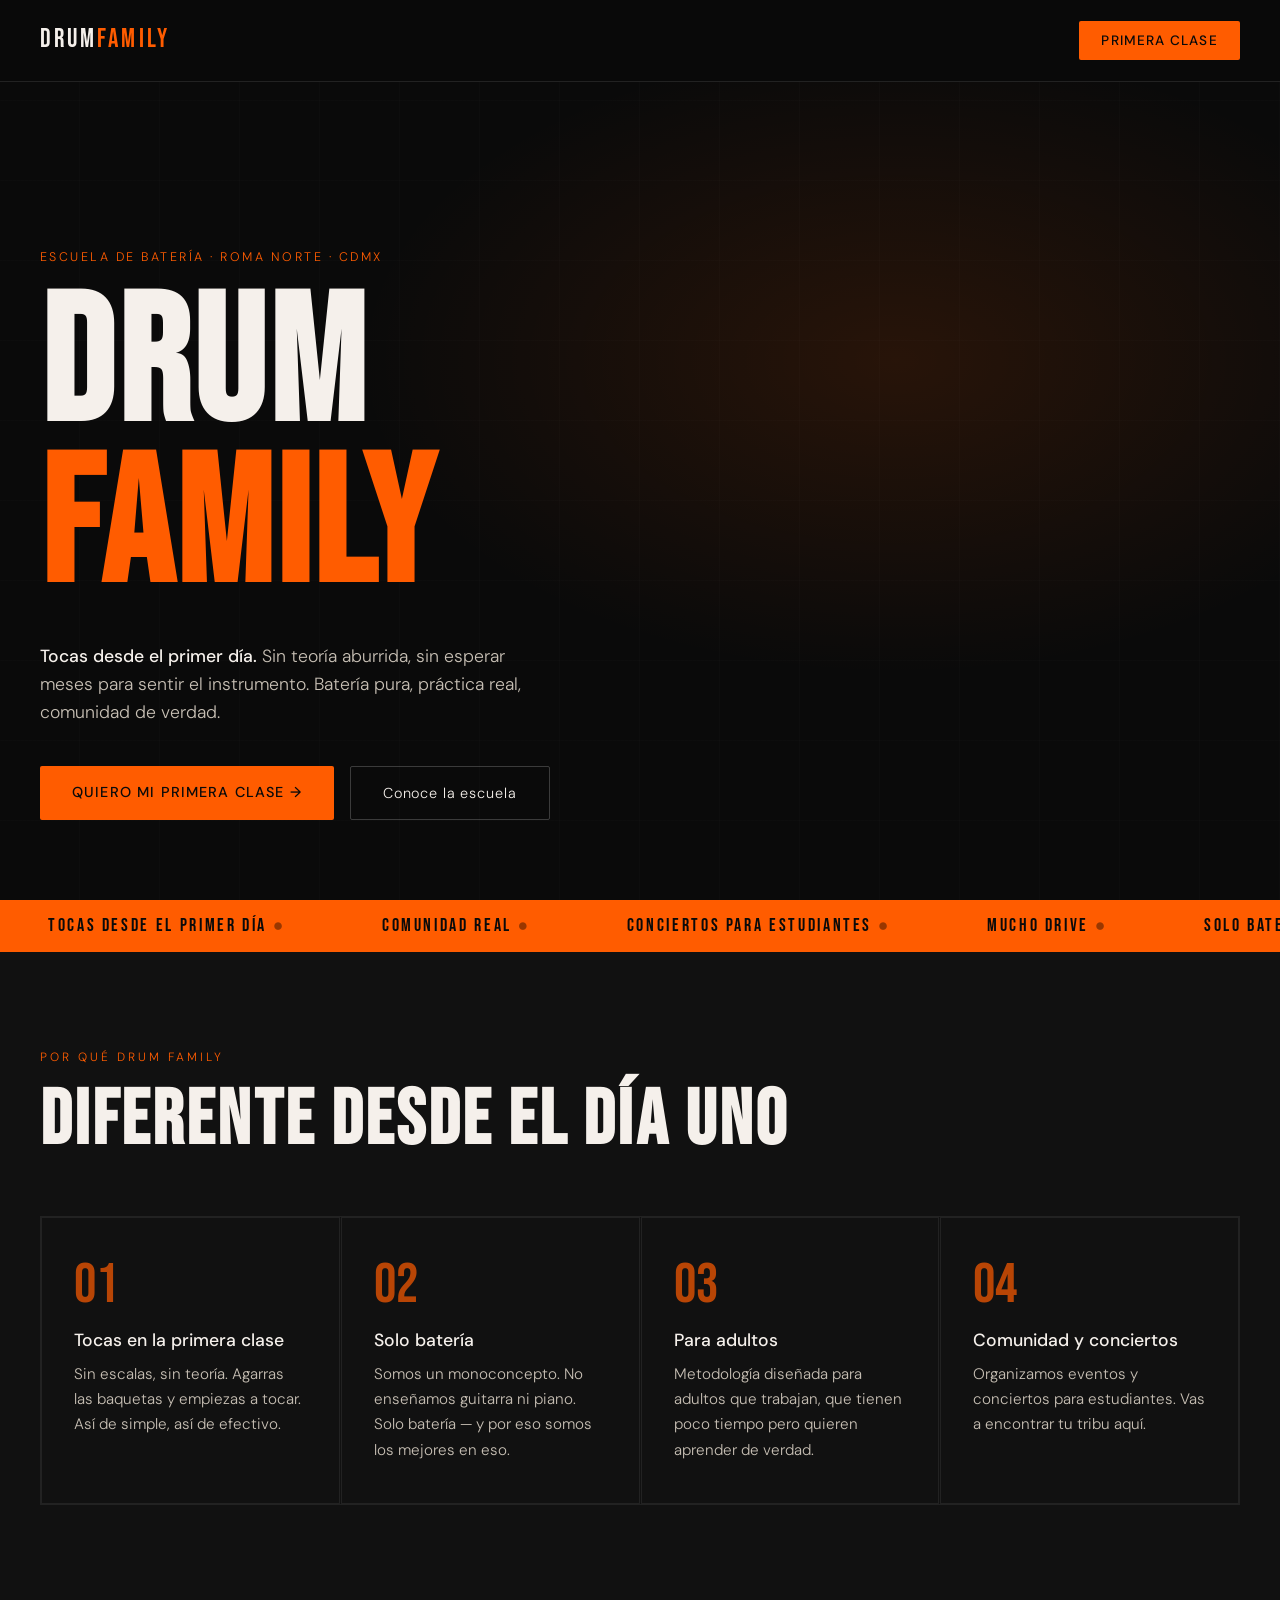
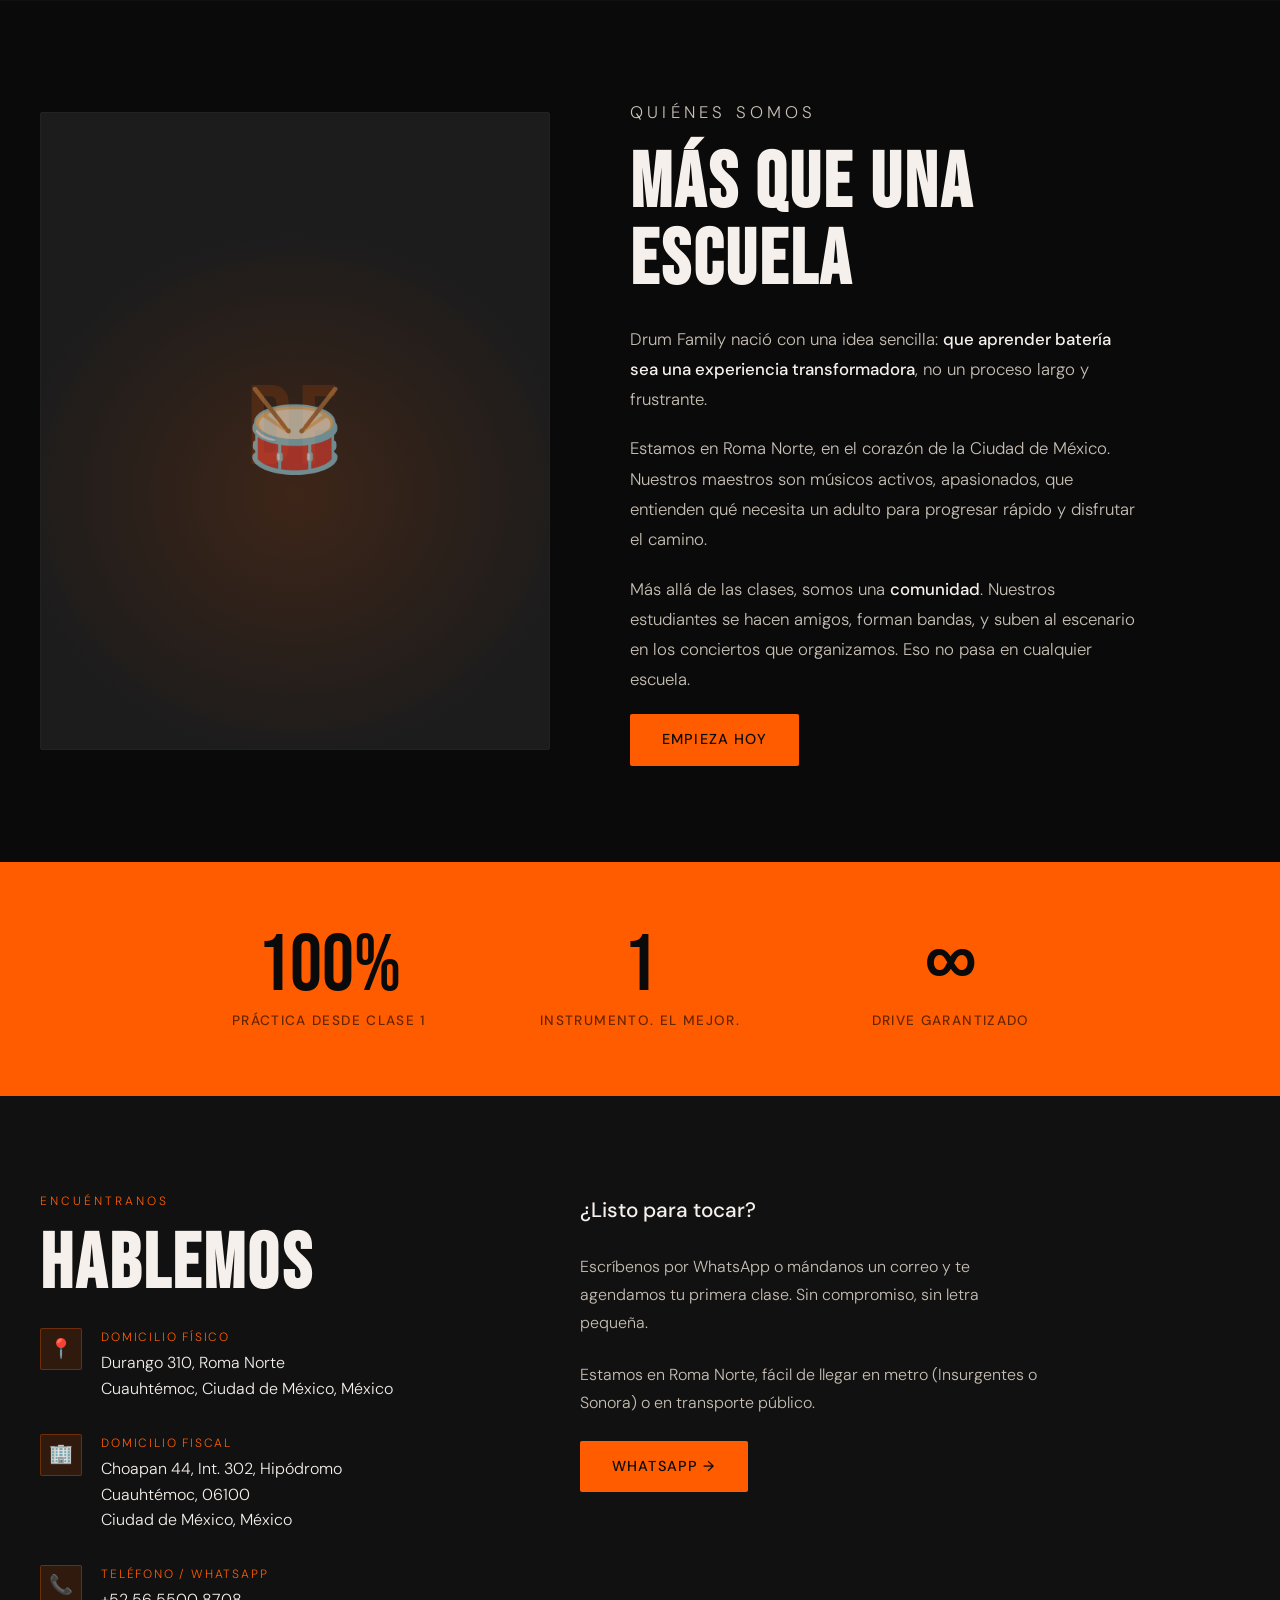
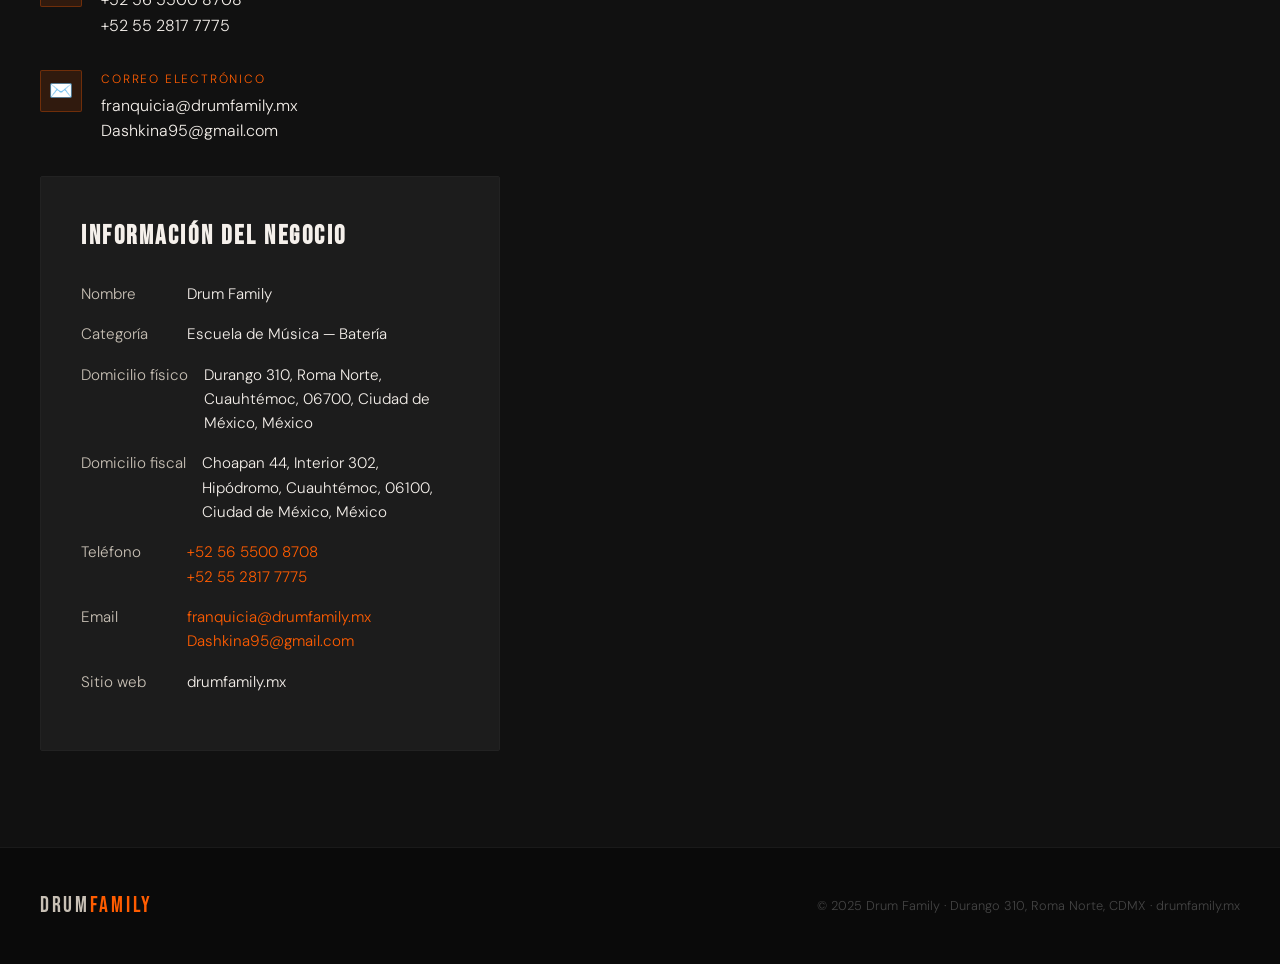
==== index.html @ c4539188 "Add files via upload" ====
<!DOCTYPE html>
<html lang="es">
<head>
<meta charset="UTF-8">
<meta name="viewport" content="width=device-width, initial-scale=1.0">
<title>Drum Family — Escuela de Batería | Roma Norte, CDMX</title>
<meta name="description" content="Drum Family es una escuela de batería en Roma Norte, CDMX. Tocas desde el primer día. Comunidad, conciertos, y mucho drive. Para adultos.">
<link rel="preconnect" href="https://fonts.googleapis.com">
<link rel="preconnect" href="https://fonts.gstatic.com" crossorigin>
<link href="https://fonts.googleapis.com/css2?family=Bebas+Neue&family=DM+Sans:ital,wght@0,300;0,400;0,500;1,300&display=swap" rel="stylesheet">
<style>
  *, *::before, *::after { box-sizing: border-box; margin: 0; padding: 0; }

  :root {
    --orange: #FF5C00;
    --orange-dark: #CC4A00;
    --orange-glow: #FF5C0022;
    --black: #0A0A0A;
    --gray: #111111;
    --gray-mid: #1C1C1C;
    --gray-light: #2A2A2A;
    --white: #F5F0EB;
    --white-dim: #C8C0B5;
  }

  html { scroll-behavior: smooth; }

  body {
    background: var(--black);
    color: var(--white);
    font-family: 'DM Sans', sans-serif;
    font-weight: 300;
    line-height: 1.6;
    overflow-x: hidden;
  }

  /* ── NAV ── */
  nav {
    position: fixed;
    top: 0; left: 0; right: 0;
    z-index: 100;
    display: flex;
    align-items: center;
    justify-content: space-between;
    padding: 1.25rem 2.5rem;
    background: rgba(10,10,10,0.85);
    backdrop-filter: blur(12px);
    border-bottom: 1px solid #222;
  }
  .nav-logo {
    font-family: 'Bebas Neue', sans-serif;
    font-size: 1.6rem;
    letter-spacing: 0.12em;
    color: var(--white);
    text-decoration: none;
  }
  .nav-logo span { color: var(--orange); }
  .nav-cta {
    background: var(--orange);
    color: var(--black);
    font-family: 'DM Sans', sans-serif;
    font-weight: 500;
    font-size: 0.85rem;
    letter-spacing: 0.08em;
    text-transform: uppercase;
    text-decoration: none;
    padding: 0.55rem 1.4rem;
    border-radius: 2px;
    transition: background 0.2s;
  }
  .nav-cta:hover { background: var(--orange-dark); }

  /* ── HERO ── */
  .hero {
    min-height: 100vh;
    display: flex;
    flex-direction: column;
    justify-content: flex-end;
    padding: 0 2.5rem 5rem;
    position: relative;
    background: var(--black);
    overflow: hidden;
  }
  .hero-bg {
    position: absolute;
    inset: 0;
    background:
      radial-gradient(ellipse 60% 50% at 70% 40%, rgba(255,92,0,0.12) 0%, transparent 70%),
      repeating-linear-gradient(
        0deg,
        transparent,
        transparent 79px,
        rgba(255,255,255,0.025) 80px
      ),
      repeating-linear-gradient(
        90deg,
        transparent,
        transparent 79px,
        rgba(255,255,255,0.025) 80px
      );
  }
  .hero-tag {
    font-size: 0.78rem;
    letter-spacing: 0.2em;
    text-transform: uppercase;
    color: var(--orange);
    margin-bottom: 1.2rem;
    opacity: 0;
    animation: fadeUp 0.8s 0.2s forwards;
  }
  .hero h1 {
    font-family: 'Bebas Neue', sans-serif;
    font-size: clamp(5rem, 14vw, 13rem);
    line-height: 0.9;
    letter-spacing: 0.02em;
    color: var(--white);
    opacity: 0;
    animation: fadeUp 0.8s 0.4s forwards;
  }
  .hero h1 em {
    font-style: normal;
    color: var(--orange);
    display: block;
  }
  .hero-sub {
    margin-top: 2rem;
    font-size: 1.1rem;
    color: var(--white-dim);
    max-width: 42ch;
    opacity: 0;
    animation: fadeUp 0.8s 0.6s forwards;
  }
  .hero-sub strong { color: var(--white); font-weight: 500; }
  .hero-actions {
    margin-top: 2.5rem;
    display: flex;
    gap: 1rem;
    flex-wrap: wrap;
    opacity: 0;
    animation: fadeUp 0.8s 0.8s forwards;
  }
  .btn-primary {
    background: var(--orange);
    color: var(--black);
    font-family: 'DM Sans', sans-serif;
    font-weight: 500;
    font-size: 0.9rem;
    letter-spacing: 0.08em;
    text-transform: uppercase;
    text-decoration: none;
    padding: 0.9rem 2rem;
    border-radius: 2px;
    transition: background 0.2s;
    display: inline-block;
  }
  .btn-primary:hover { background: var(--orange-dark); }
  .btn-ghost {
    color: var(--white);
    font-family: 'DM Sans', sans-serif;
    font-size: 0.9rem;
    letter-spacing: 0.06em;
    text-decoration: none;
    padding: 0.9rem 2rem;
    border: 1px solid rgba(255,255,255,0.2);
    border-radius: 2px;
    transition: border-color 0.2s;
    display: inline-block;
  }
  .btn-ghost:hover { border-color: var(--orange); color: var(--orange); }

  /* ── TICKER ── */
  .ticker {
    background: var(--orange);
    color: var(--black);
    overflow: hidden;
    white-space: nowrap;
    padding: 0.75rem 0;
  }
  .ticker-inner {
    display: inline-flex;
    animation: ticker 20s linear infinite;
  }
  .ticker-text {
    font-family: 'Bebas Neue', sans-serif;
    font-size: 1.1rem;
    letter-spacing: 0.15em;
    padding: 0 3rem;
  }
  .ticker-dot { color: rgba(0,0,0,0.4); }

  /* ── SECTIONS ── */
  section { padding: 6rem 2.5rem; }
  .section-label {
    font-size: 0.75rem;
    letter-spacing: 0.25em;
    text-transform: uppercase;
    color: var(--orange);
    margin-bottom: 1rem;
  }
  .section-title {
    font-family: 'Bebas Neue', sans-serif;
    font-size: clamp(2.8rem, 6vw, 5rem);
    line-height: 1;
    letter-spacing: 0.04em;
    color: var(--white);
    margin-bottom: 1.5rem;
  }

  /* ── WHY ── */
  .why { background: var(--gray); }
  .why-grid {
    display: grid;
    grid-template-columns: repeat(auto-fit, minmax(260px, 1fr));
    gap: 1px;
    margin-top: 3.5rem;
    border: 1px solid #222;
  }
  .why-card {
    padding: 2.5rem 2rem;
    background: var(--gray);
    border: 1px solid #222;
    transition: background 0.3s;
  }
  .why-card:hover { background: var(--gray-mid); }
  .why-num {
    font-family: 'Bebas Neue', sans-serif;
    font-size: 3.5rem;
    color: var(--orange);
    line-height: 1;
    margin-bottom: 0.75rem;
    opacity: 0.7;
  }
  .why-card h3 {
    font-family: 'DM Sans', sans-serif;
    font-weight: 500;
    font-size: 1.1rem;
    margin-bottom: 0.5rem;
    color: var(--white);
  }
  .why-card p {
    font-size: 0.95rem;
    color: var(--white-dim);
    line-height: 1.65;
  }

  /* ── ABOUT ── */
  .about { background: var(--black); }
  .about-inner {
    display: grid;
    grid-template-columns: 1fr 1fr;
    gap: 5rem;
    align-items: center;
    max-width: 1100px;
  }
  .about-right p {
    color: var(--white-dim);
    font-size: 1.05rem;
    line-height: 1.8;
    margin-bottom: 1.2rem;
  }
  .about-right p strong { color: var(--white); font-weight: 500; }
  .about-visual {
    aspect-ratio: 4/5;
    background: var(--gray-mid);
    border-radius: 2px;
    border: 1px solid #222;
    display: flex;
    align-items: center;
    justify-content: center;
    position: relative;
    overflow: hidden;
  }
  .about-visual::before {
    content: '';
    position: absolute;
    inset: 0;
    background: radial-gradient(ellipse 80% 60% at 50% 60%, rgba(255,92,0,0.15) 0%, transparent 70%);
  }
  .about-visual-text {
    font-family: 'Bebas Neue', sans-serif;
    font-size: 7rem;
    color: rgba(255,92,0,0.15);
    letter-spacing: 0.05em;
    z-index: 1;
  }
  .drum-icon {
    font-size: 5rem;
    position: absolute;
    z-index: 2;
    opacity: 0.6;
  }

  /* ── STATS ── */
  .stats {
    background: var(--orange);
    padding: 4rem 2.5rem;
  }
  .stats-grid {
    display: grid;
    grid-template-columns: repeat(auto-fit, minmax(180px, 1fr));
    gap: 2rem;
    max-width: 900px;
    margin: 0 auto;
    text-align: center;
  }
  .stat-num {
    font-family: 'Bebas Neue', sans-serif;
    font-size: 5rem;
    color: var(--black);
    line-height: 1;
  }
  .stat-label {
    font-size: 0.85rem;
    font-weight: 500;
    letter-spacing: 0.1em;
    text-transform: uppercase;
    color: rgba(0,0,0,0.6);
    margin-top: 0.3rem;
  }

  /* ── CONTACT ── */
  .contact { background: var(--gray); }
  .contact-inner {
    display: grid;
    grid-template-columns: 1fr 1fr;
    gap: 5rem;
    align-items: start;
    max-width: 1000px;
  }
  .contact-item {
    display: flex;
    gap: 1.2rem;
    align-items: flex-start;
    margin-bottom: 2rem;
  }
  .contact-icon {
    width: 42px;
    height: 42px;
    background: var(--orange-glow);
    border: 1px solid rgba(255,92,0,0.3);
    border-radius: 2px;
    display: flex;
    align-items: center;
    justify-content: center;
    flex-shrink: 0;
    font-size: 1.2rem;
  }
  .contact-detail-label {
    font-size: 0.75rem;
    letter-spacing: 0.15em;
    text-transform: uppercase;
    color: var(--orange);
    margin-bottom: 0.2rem;
  }
  .contact-detail-val {
    font-size: 1rem;
    color: var(--white);
  }
  .contact-detail-val a {
    color: var(--white);
    text-decoration: none;
  }
  .contact-detail-val a:hover { color: var(--orange); }
  .contact-right p {
    color: var(--white-dim);
    font-size: 1rem;
    line-height: 1.75;
    margin-bottom: 1.5rem;
  }

  /* ── FOOTER ── */
  footer {
    background: var(--black);
    border-top: 1px solid #1a1a1a;
    padding: 2.5rem 2.5rem;
    display: flex;
    align-items: center;
    justify-content: space-between;
    flex-wrap: wrap;
    gap: 1rem;
  }
  .footer-logo {
    font-family: 'Bebas Neue', sans-serif;
    font-size: 1.4rem;
    letter-spacing: 0.12em;
    color: var(--white-dim);
  }
  .footer-logo span { color: var(--orange); }
  .footer-copy {
    font-size: 0.8rem;
    color: #444;
  }

  /* ── BUSINESS INFO (for Facebook verification) ── */
  .business-info {
    background: var(--gray-mid);
    border: 1px solid #222;
    border-radius: 2px;
    padding: 2.5rem;
  }
  .business-info h2 {
    font-family: 'Bebas Neue', sans-serif;
    font-size: 1.6rem;
    letter-spacing: 0.1em;
    margin-bottom: 1.5rem;
    color: var(--white);
  }
  .info-row {
    display: flex;
    gap: 1rem;
    margin-bottom: 1rem;
    font-size: 0.95rem;
  }
  .info-key {
    color: var(--white-dim);
    min-width: 90px;
    flex-shrink: 0;
  }
  .info-val { color: var(--white); }
  .info-val a { color: var(--orange); text-decoration: none; }

  /* ── KEYFRAMES ── */
  @keyframes fadeUp {
    from { opacity: 0; transform: translateY(24px); }
    to { opacity: 1; transform: translateY(0); }
  }
  @keyframes ticker {
    from { transform: translateX(0); }
    to { transform: translateX(-50%); }
  }

  /* ── RESPONSIVE ── */
  @media (max-width: 768px) {
    nav { padding: 1rem 1.25rem; }
    .hero { padding: 0 1.25rem 4rem; }
    section { padding: 4rem 1.25rem; }
    .about-inner, .contact-inner { grid-template-columns: 1fr; gap: 2.5rem; }
    .stats { padding: 3rem 1.25rem; }
    footer { padding: 2rem 1.25rem; }
  }
</style>
</head>
<body>

<!-- NAV -->
<nav>
  <a href="#" class="nav-logo">DRUM<span>FAMILY</span></a>
  <a href="#contacto" class="nav-cta">Primera clase</a>
</nav>

<!-- HERO -->
<section class="hero" id="inicio">
  <div class="hero-bg"></div>
  <p class="hero-tag">Escuela de Batería · Roma Norte · CDMX</p>
  <h1>DRUM<em>FAMILY</em></h1>
  <p class="hero-sub">
    <strong>Tocas desde el primer día.</strong> Sin teoría aburrida, sin esperar meses para sentir el instrumento. Batería pura, práctica real, comunidad de verdad.
  </p>
  <div class="hero-actions">
    <a href="#contacto" class="btn-primary">Quiero mi primera clase →</a>
    <a href="#nosotros" class="btn-ghost">Conoce la escuela</a>
  </div>
</section>

<!-- TICKER -->
<div class="ticker">
  <div class="ticker-inner">
    <span class="ticker-text">TOCAS DESDE EL PRIMER DÍA <span class="ticker-dot">●</span></span>
    <span class="ticker-text">COMUNIDAD REAL <span class="ticker-dot">●</span></span>
    <span class="ticker-text">CONCIERTOS PARA ESTUDIANTES <span class="ticker-dot">●</span></span>
    <span class="ticker-text">MUCHO DRIVE <span class="ticker-dot">●</span></span>
    <span class="ticker-text">SOLO BATERÍA. LO MEJOR EN BATERÍA. <span class="ticker-dot">●</span></span>
    <span class="ticker-text">TOCAS DESDE EL PRIMER DÍA <span class="ticker-dot">●</span></span>
    <span class="ticker-text">COMUNIDAD REAL <span class="ticker-dot">●</span></span>
    <span class="ticker-text">CONCIERTOS PARA ESTUDIANTES <span class="ticker-dot">●</span></span>
    <span class="ticker-text">MUCHO DRIVE <span class="ticker-dot">●</span></span>
    <span class="ticker-text">SOLO BATERÍA. LO MEJOR EN BATERÍA. <span class="ticker-dot">●</span></span>
  </div>
</div>

<!-- WHY -->
<section class="why" id="por-que">
  <p class="section-label">Por qué Drum Family</p>
  <h2 class="section-title">Diferente desde el día uno</h2>
  <div class="why-grid">
    <div class="why-card">
      <div class="why-num">01</div>
      <h3>Tocas en la primera clase</h3>
      <p>Sin escalas, sin teoría. Agarras las baquetas y empiezas a tocar. Así de simple, así de efectivo.</p>
    </div>
    <div class="why-card">
      <div class="why-num">02</div>
      <h3>Solo batería</h3>
      <p>Somos un monoconcepto. No enseñamos guitarra ni piano. Solo batería — y por eso somos los mejores en eso.</p>
    </div>
    <div class="why-card">
      <div class="why-num">03</div>
      <h3>Para adultos</h3>
      <p>Metodología diseñada para adultos que trabajan, que tienen poco tiempo pero quieren aprender de verdad.</p>
    </div>
    <div class="why-card">
      <div class="why-num">04</div>
      <h3>Comunidad y conciertos</h3>
      <p>Organizamos eventos y conciertos para estudiantes. Vas a encontrar tu tribu aquí.</p>
    </div>
  </div>
</section>

<!-- ABOUT -->
<section class="about" id="nosotros">
  <div class="about-inner">
    <div class="about-visual">
      <div class="about-visual-text">DF</div>
      <div class="drum-icon">🥁</div>
    </div>
    <div class="about-right">
      <p class="section-label">Quiénes somos</p>
      <h2 class="section-title">Más que una escuela</h2>
      <p>
        Drum Family nació con una idea sencilla: <strong>que aprender batería sea una experiencia transformadora</strong>, no un proceso largo y frustrante.
      </p>
      <p>
        Estamos en Roma Norte, en el corazón de la Ciudad de México. Nuestros maestros son músicos activos, apasionados, que entienden qué necesita un adulto para progresar rápido y disfrutar el camino.
      </p>
      <p>
        Más allá de las clases, somos una <strong>comunidad</strong>. Nuestros estudiantes se hacen amigos, forman bandas, y suben al escenario en los conciertos que organizamos. Eso no pasa en cualquier escuela.
      </p>
      <a href="#contacto" class="btn-primary">Empieza hoy</a>
    </div>
  </div>
</section>

<!-- STATS -->
<div class="stats">
  <div class="stats-grid">
    <div>
      <div class="stat-num">100%</div>
      <div class="stat-label">Práctica desde clase 1</div>
    </div>
    <div>
      <div class="stat-num">1</div>
      <div class="stat-label">Instrumento. El mejor.</div>
    </div>
    <div>
      <div class="stat-num">∞</div>
      <div class="stat-label">Drive garantizado</div>
    </div>
  </div>
</div>

<!-- CONTACT -->
<section class="contact" id="contacto">
  <div class="contact-inner">
    <div>
      <p class="section-label">Encuéntranos</p>
      <h2 class="section-title">Hablemos</h2>

      <div class="contact-item">
        <div class="contact-icon">📍</div>
        <div>
          <div class="contact-detail-label">Domicilio físico</div>
          <div class="contact-detail-val">
            Durango 310, Roma Norte<br>
            Cuauhtémoc, Ciudad de México, México
          </div>
        </div>
      </div>

      <div class="contact-item">
        <div class="contact-icon">🏢</div>
        <div>
          <div class="contact-detail-label">Domicilio fiscal</div>
          <div class="contact-detail-val">
            Choapan 44, Int. 302, Hipódromo<br>
            Cuauhtémoc, 06100<br>
            Ciudad de México, México
          </div>
        </div>
      </div>

      <div class="contact-item">
        <div class="contact-icon">📞</div>
        <div>
          <div class="contact-detail-label">Teléfono / WhatsApp</div>
          <div class="contact-detail-val">
            <a href="tel:+525655008708">+52 56 5500 8708</a><br>
            <a href="tel:+525528177775">+52 55 2817 7775</a>
          </div>
        </div>
      </div>

      <div class="contact-item">
        <div class="contact-icon">✉️</div>
        <div>
          <div class="contact-detail-label">Correo electrónico</div>
          <div class="contact-detail-val">
            <a href="mailto:franquicia@drumfamily.mx">franquicia@drumfamily.mx</a><br>
            <a href="mailto:Dashkina95@gmail.com">Dashkina95@gmail.com</a>
          </div>
        </div>
      </div>

      <!-- Business info block for Facebook verification -->
      <div class="business-info" id="informacion-negocio">
        <h2>Información del Negocio</h2>
        <div class="info-row">
          <span class="info-key">Nombre</span>
          <span class="info-val">Drum Family</span>
        </div>
        <div class="info-row">
          <span class="info-key">Categoría</span>
          <span class="info-val">Escuela de Música — Batería</span>
        </div>
        <div class="info-row">
          <span class="info-key">Domicilio físico</span>
          <span class="info-val">Durango 310, Roma Norte, Cuauhtémoc, 06700, Ciudad de México, México</span>
        </div>
        <div class="info-row">
          <span class="info-key">Domicilio fiscal</span>
          <span class="info-val">Choapan 44, Interior 302, Hipódromo, Cuauhtémoc, 06100, Ciudad de México, México</span>
        </div>
        <div class="info-row">
          <span class="info-key">Teléfono</span>
          <span class="info-val">
            <a href="tel:+525655008708">+52 56 5500 8708</a><br>
            <a href="tel:+525528177775">+52 55 2817 7775</a>
          </span>
        </div>
        <div class="info-row">
          <span class="info-key">Email</span>
          <span class="info-val">
            <a href="mailto:franquicia@drumfamily.mx">franquicia@drumfamily.mx</a><br>
            <a href="mailto:Dashkina95@gmail.com">Dashkina95@gmail.com</a>
          </span>
        </div>
        <div class="info-row">
          <span class="info-key">Sitio web</span>
          <span class="info-val">drumfamily.mx</span>
        </div>
      </div>
    </div>

    <div class="contact-right">
      <p style="font-size:1.3rem; font-weight:500; color:var(--white); margin-bottom:1.5rem;">
        ¿Listo para tocar?
      </p>
      <p>
        Escríbenos por WhatsApp o mándanos un correo y te agendamos tu primera clase. Sin compromiso, sin letra pequeña.
      </p>
      <p>
        Estamos en Roma Norte, fácil de llegar en metro (Insurgentes o Sonora) o en transporte público.
      </p>
      <a href="https://wa.me/525655008708?text=Hola%2C%20quiero%20info%20sobre%20clases%20de%20bater%C3%ADa" class="btn-primary" target="_blank" rel="noopener">
        WhatsApp →
      </a>
    </div>
  </div>
</section>

<!-- FOOTER -->
<footer>
  <div class="footer-logo">DRUM<span>FAMILY</span></div>
  <div class="footer-copy">© 2025 Drum Family · Durango 310, Roma Norte, CDMX · drumfamily.mx</div>
</footer>

</body>
</html>
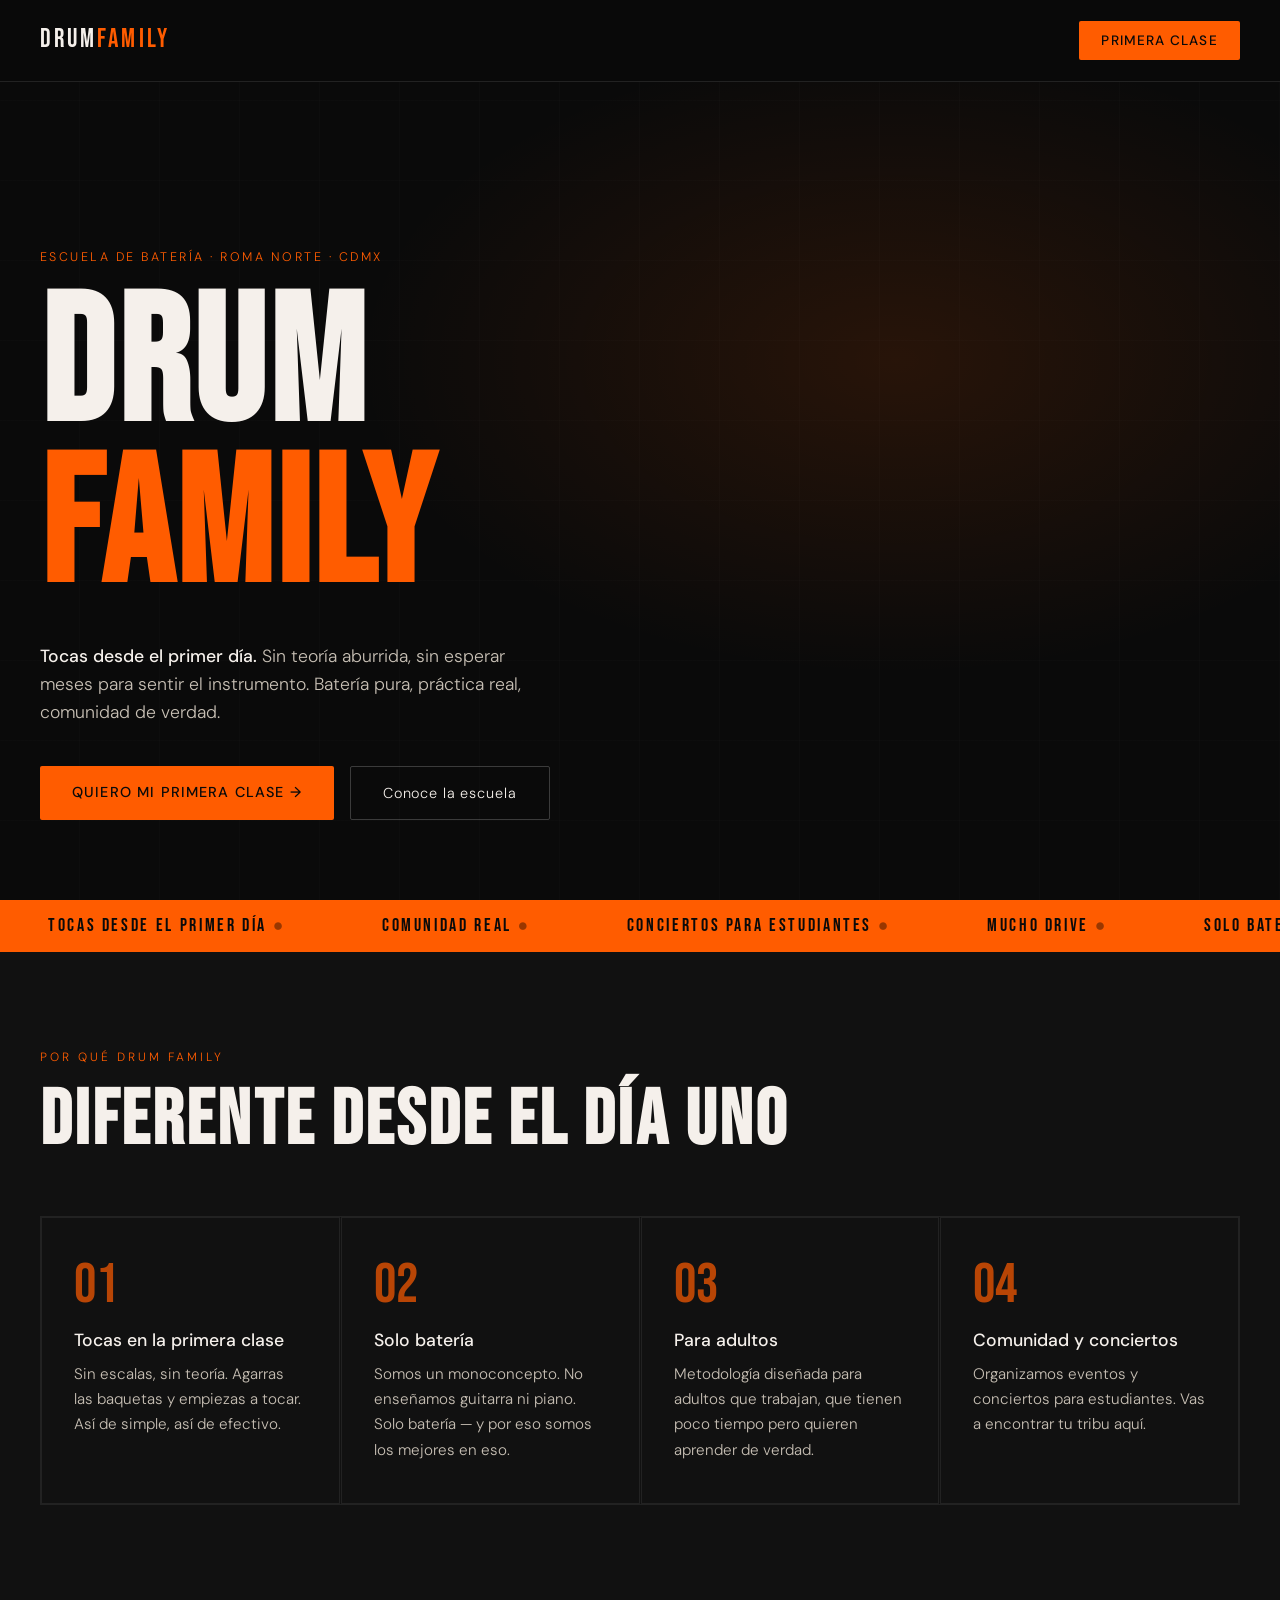
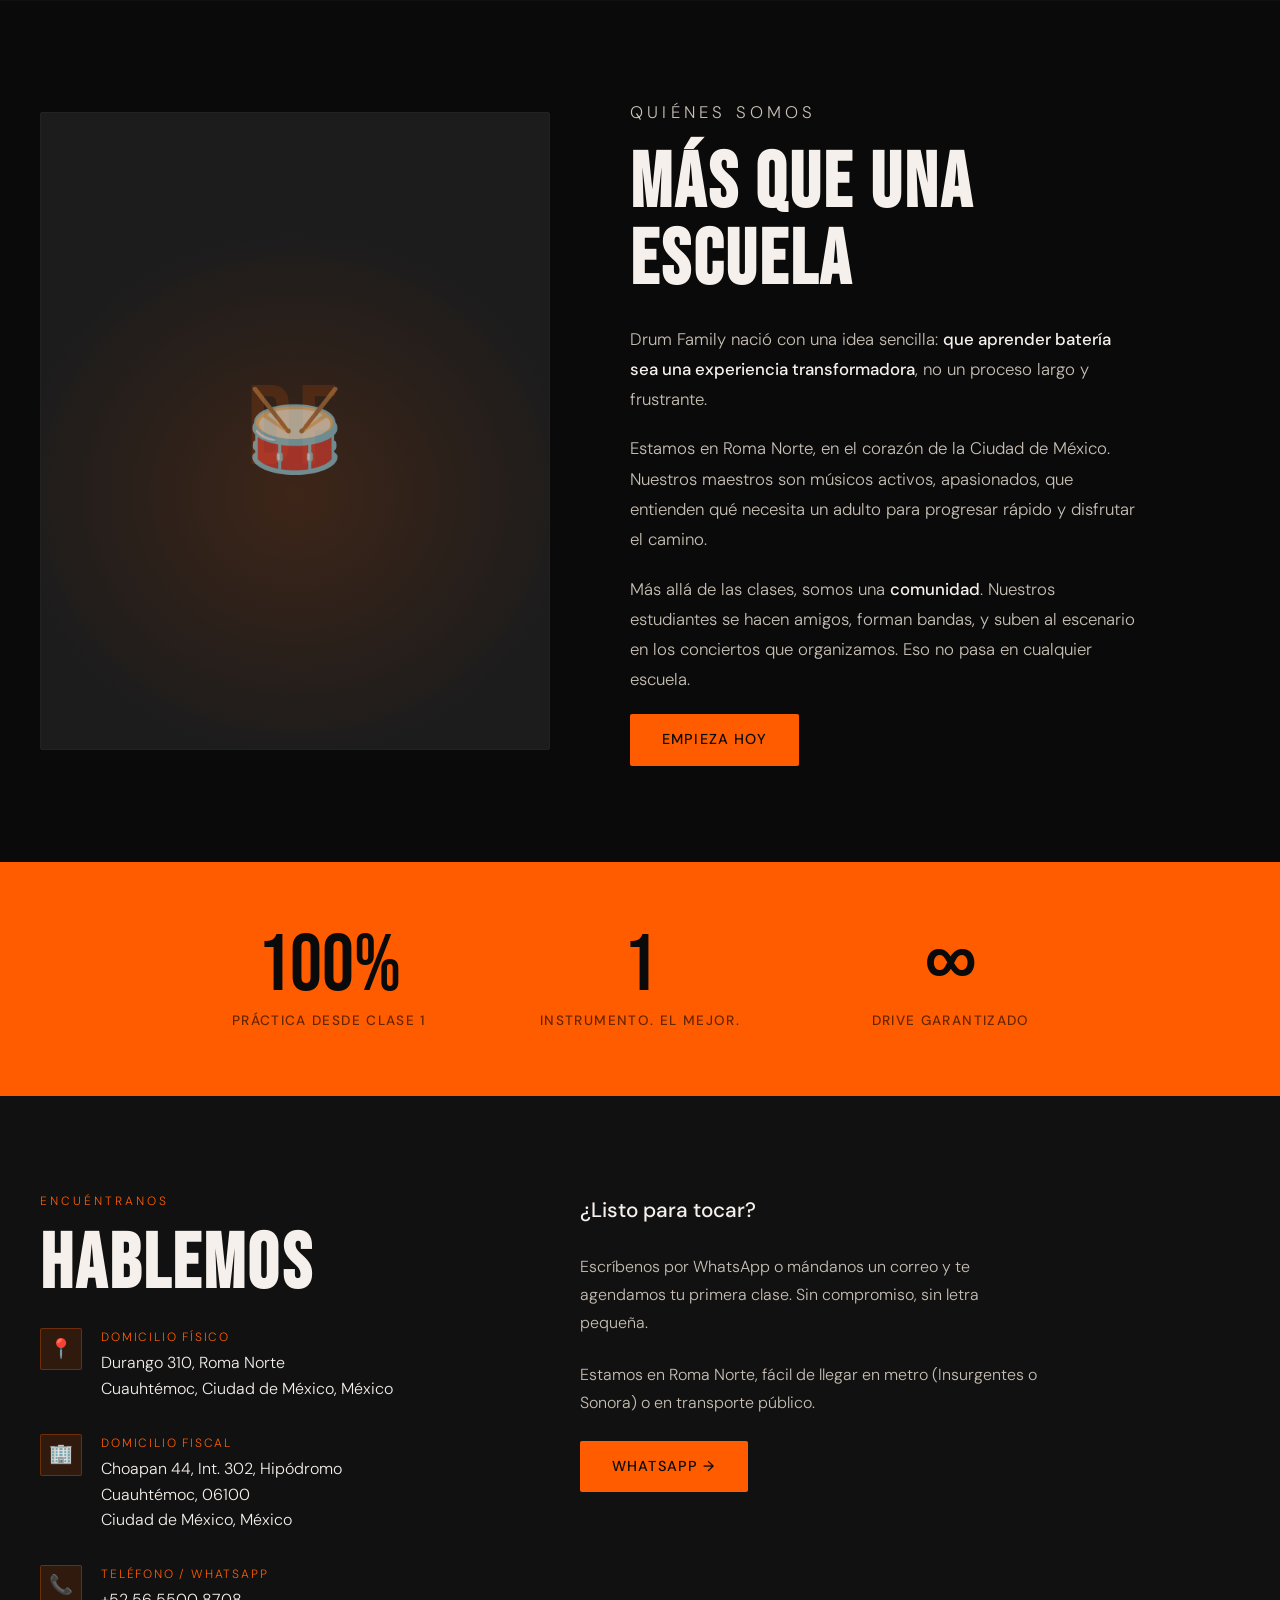
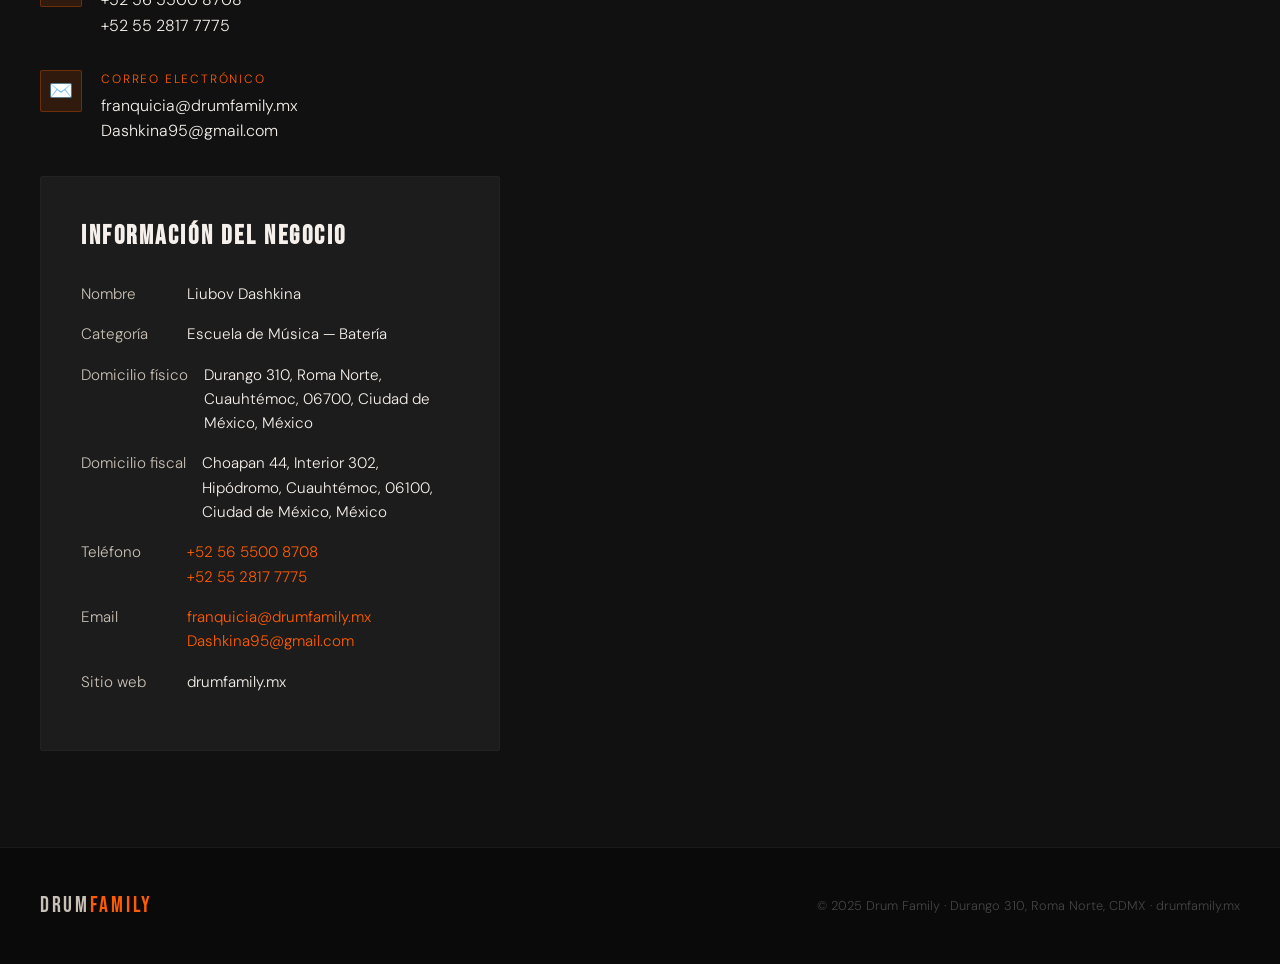
==== commit b6c61e23: "Add files via upload" ====
--- a/index.html
+++ b/index.html
@@ -605,7 +605,7 @@
         <h2>Información del Negocio</h2>
         <div class="info-row">
           <span class="info-key">Nombre</span>
-          <span class="info-val">Drum Family</span>
+          <span class="info-val">Liubov Dashkina</span>
         </div>
         <div class="info-row">
           <span class="info-key">Categoría</span>
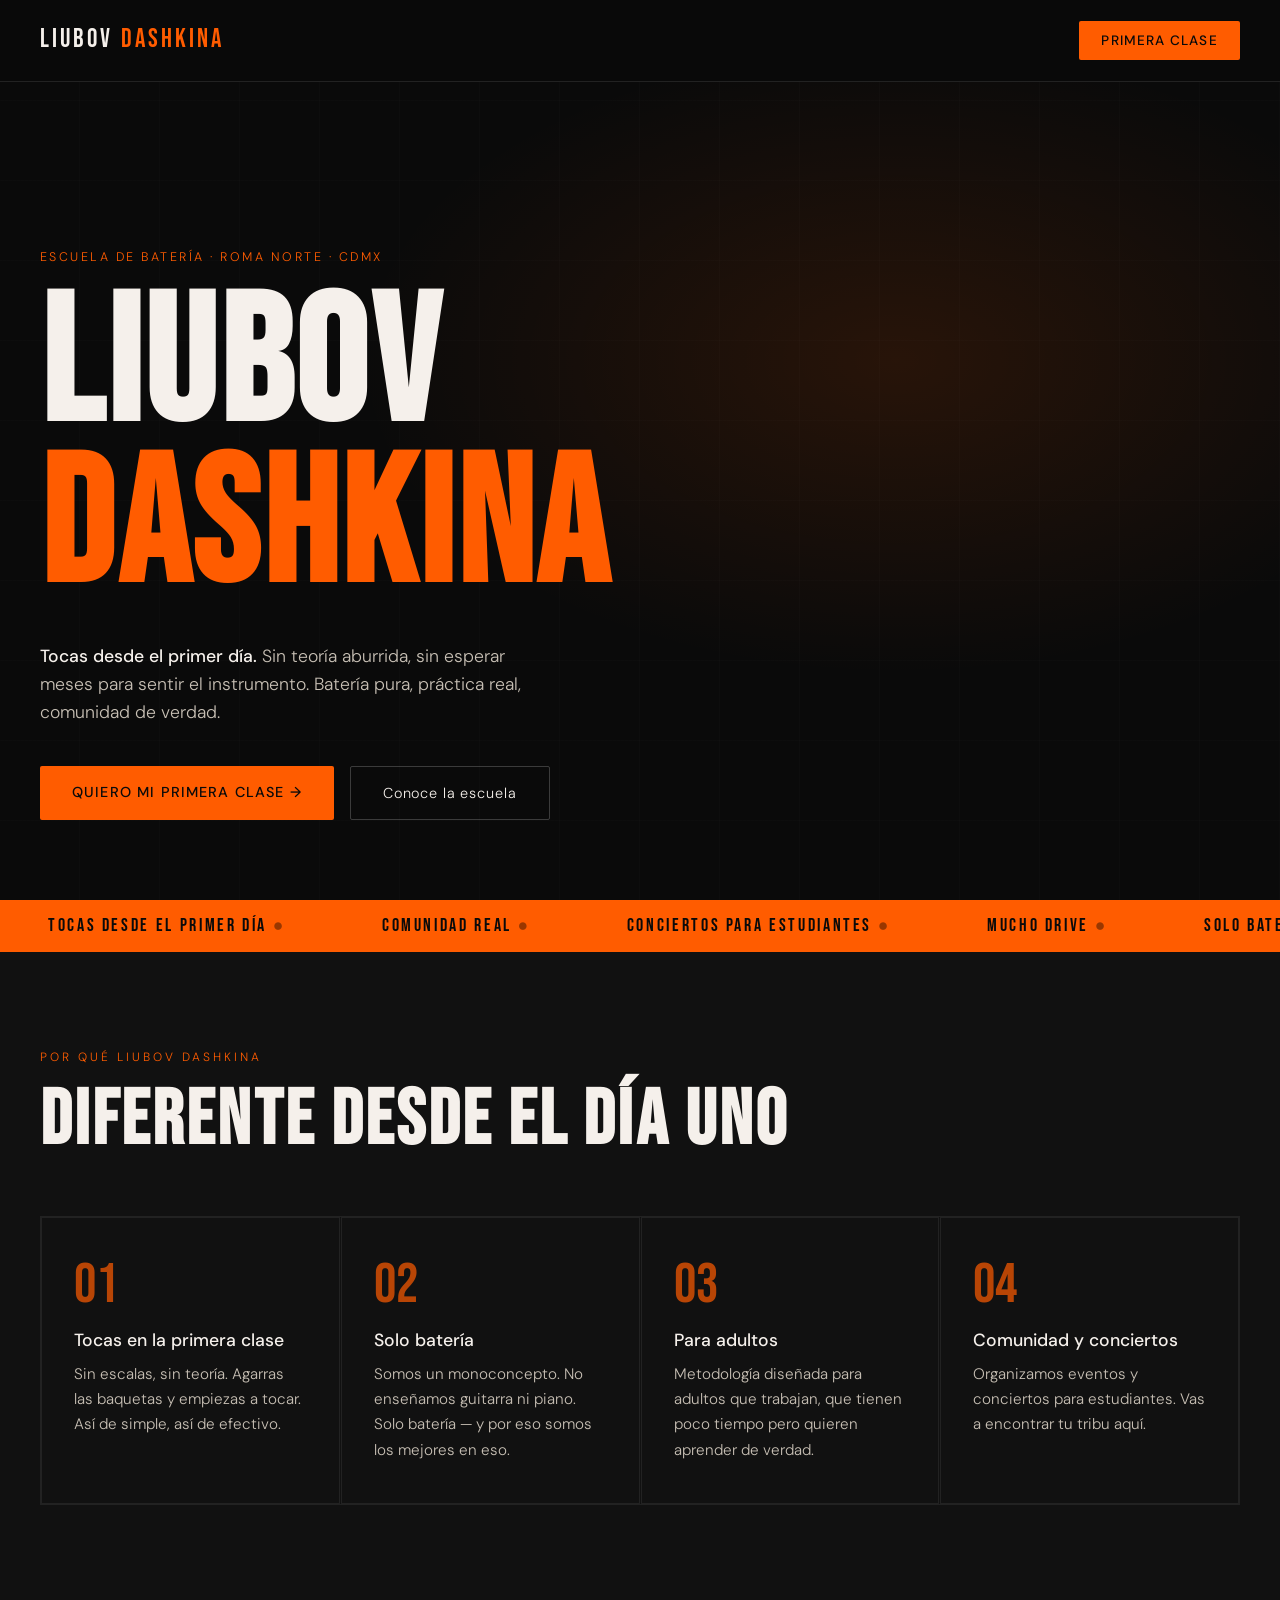
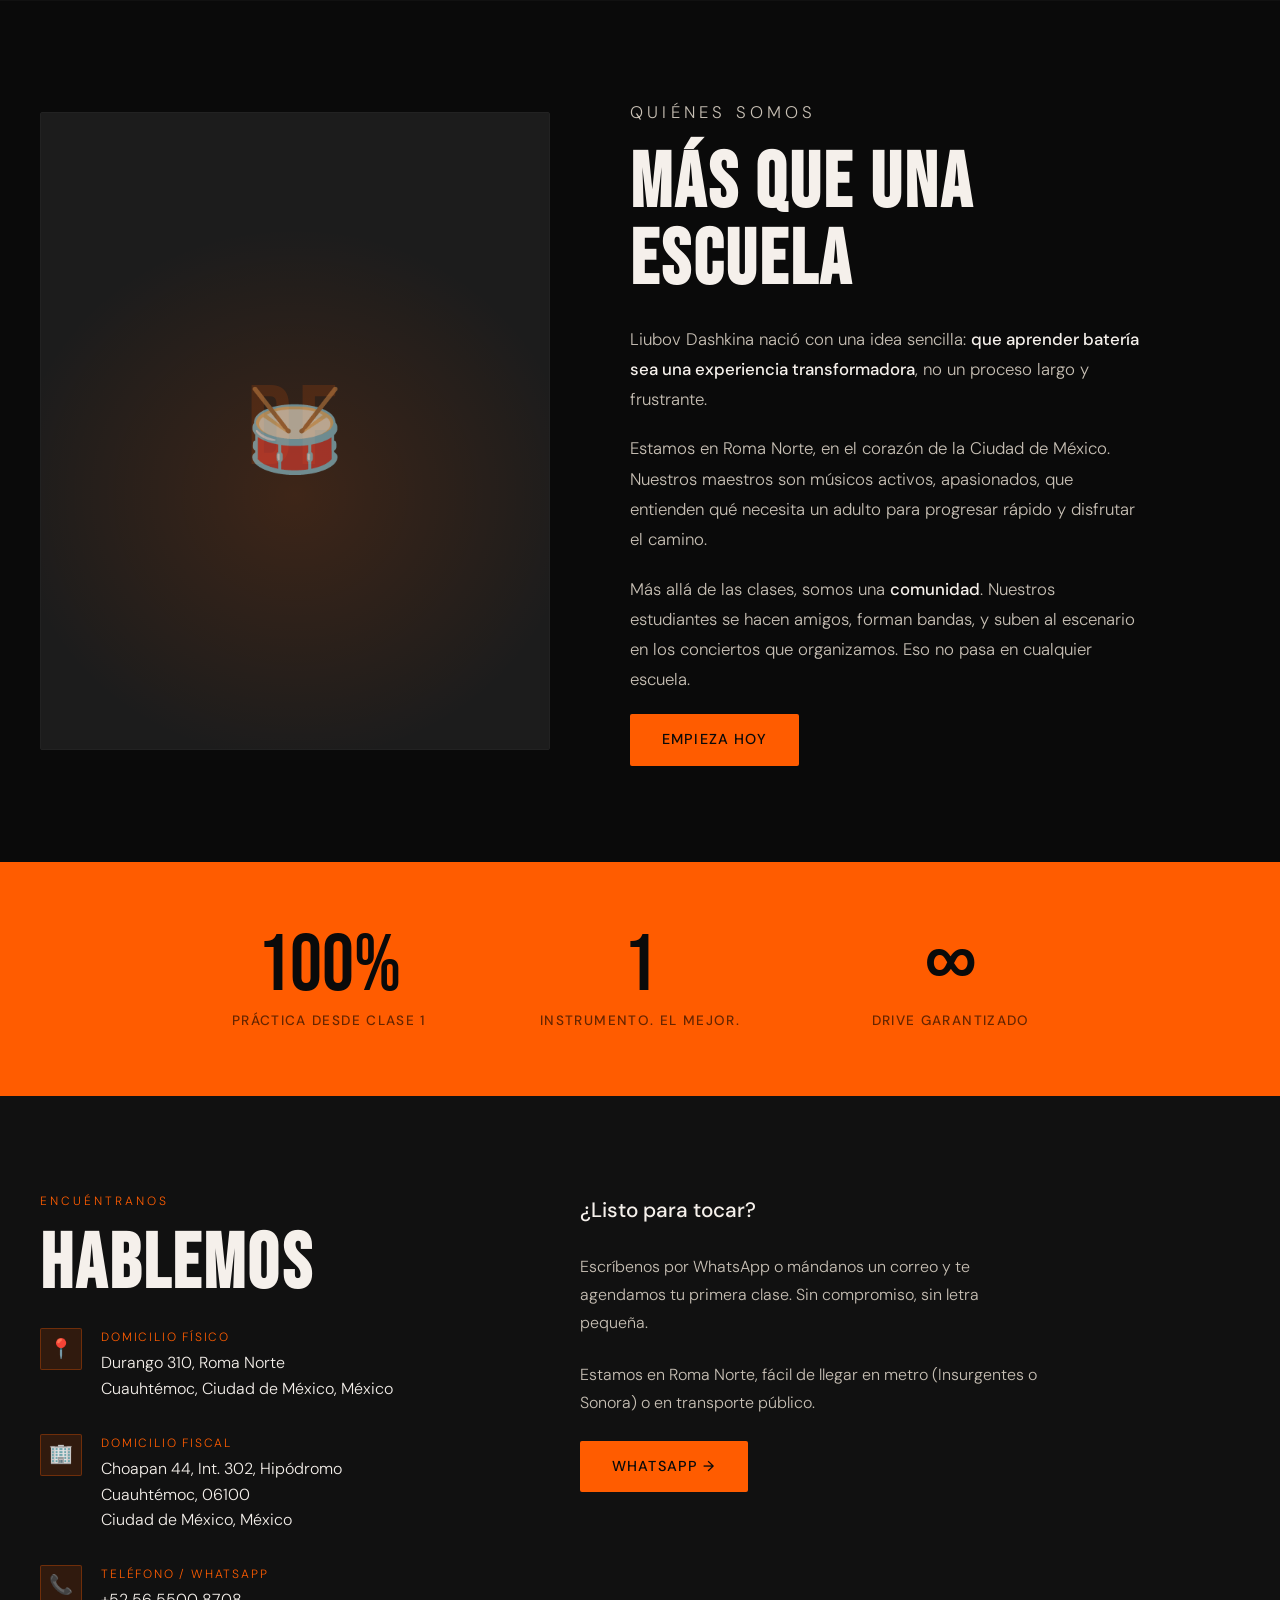
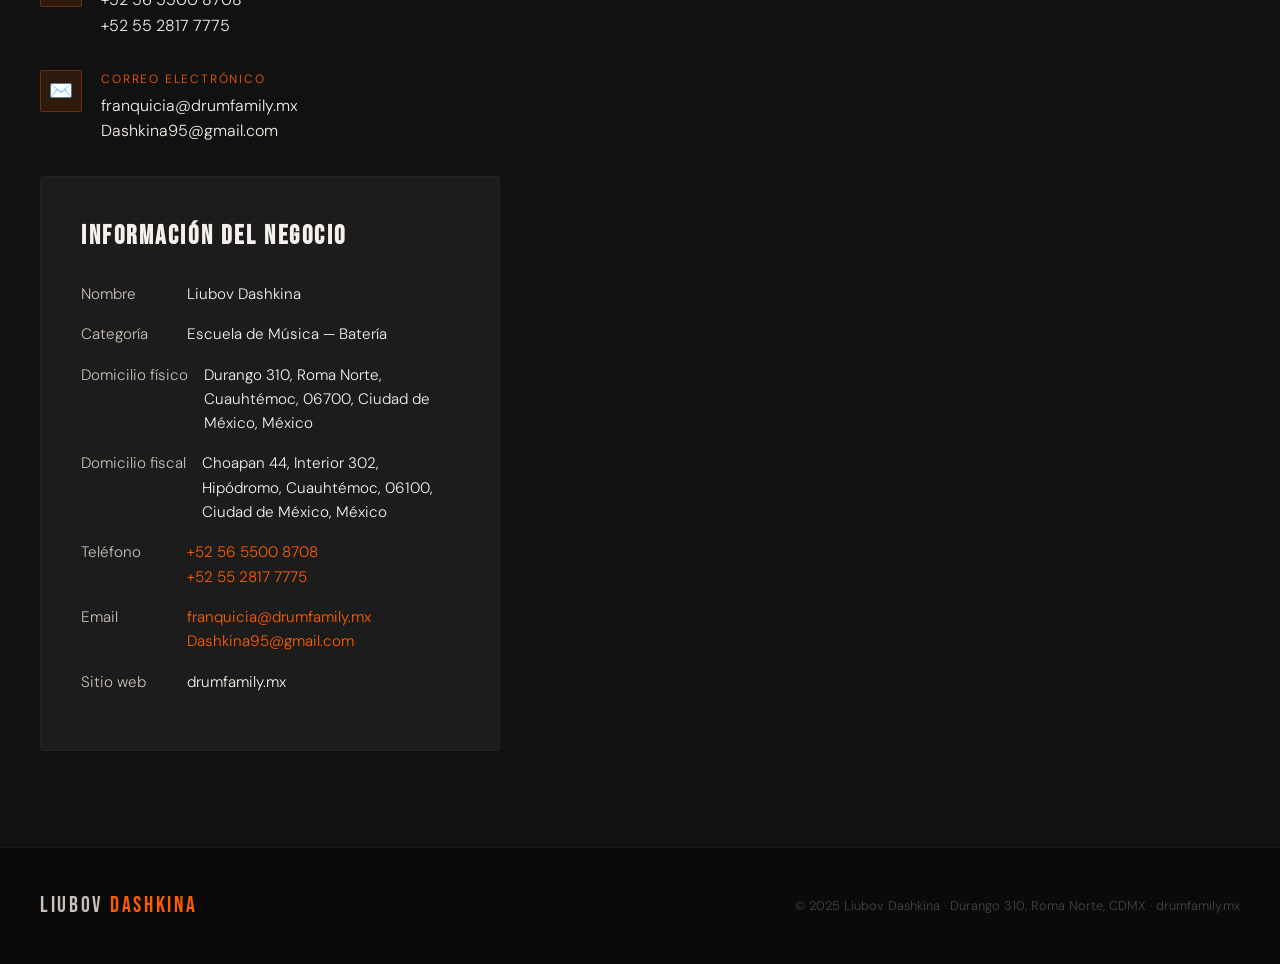
==== commit 2f3b8dbe: "Add files via upload" ====
--- a/index.html
+++ b/index.html
@@ -3,8 +3,8 @@
 <head>
 <meta charset="UTF-8">
 <meta name="viewport" content="width=device-width, initial-scale=1.0">
-<title>Drum Family — Escuela de Batería | Roma Norte, CDMX</title>
-<meta name="description" content="Drum Family es una escuela de batería en Roma Norte, CDMX. Tocas desde el primer día. Comunidad, conciertos, y mucho drive. Para adultos.">
+<title>Liubov Dashkina — Escuela de Batería | Roma Norte, CDMX</title>
+<meta name="description" content="Liubov Dashkina es una escuela de batería en Roma Norte, CDMX. Tocas desde el primer día. Comunidad, conciertos, y mucho drive. Para adultos.">
 <link rel="preconnect" href="https://fonts.googleapis.com">
 <link rel="preconnect" href="https://fonts.gstatic.com" crossorigin>
 <link href="https://fonts.googleapis.com/css2?family=Bebas+Neue&family=DM+Sans:ital,wght@0,300;0,400;0,500;1,300&display=swap" rel="stylesheet">
@@ -444,7 +444,7 @@
 
 <!-- NAV -->
 <nav>
-  <a href="#" class="nav-logo">DRUM<span>FAMILY</span></a>
+  <a href="#" class="nav-logo">LIUBOV<span> DASHKINA</span></a>
   <a href="#contacto" class="nav-cta">Primera clase</a>
 </nav>
 
@@ -452,7 +452,7 @@
 <section class="hero" id="inicio">
   <div class="hero-bg"></div>
   <p class="hero-tag">Escuela de Batería · Roma Norte · CDMX</p>
-  <h1>DRUM<em>FAMILY</em></h1>
+  <h1>LIUBOV<em>DASHKINA</em></h1>
   <p class="hero-sub">
     <strong>Tocas desde el primer día.</strong> Sin teoría aburrida, sin esperar meses para sentir el instrumento. Batería pura, práctica real, comunidad de verdad.
   </p>
@@ -480,7 +480,7 @@
 
 <!-- WHY -->
 <section class="why" id="por-que">
-  <p class="section-label">Por qué Drum Family</p>
+  <p class="section-label">Por qué Liubov Dashkina</p>
   <h2 class="section-title">Diferente desde el día uno</h2>
   <div class="why-grid">
     <div class="why-card">
@@ -517,7 +517,7 @@
       <p class="section-label">Quiénes somos</p>
       <h2 class="section-title">Más que una escuela</h2>
       <p>
-        Drum Family nació con una idea sencilla: <strong>que aprender batería sea una experiencia transformadora</strong>, no un proceso largo y frustrante.
+        Liubov Dashkina nació con una idea sencilla: <strong>que aprender batería sea una experiencia transformadora</strong>, no un proceso largo y frustrante.
       </p>
       <p>
         Estamos en Roma Norte, en el corazón de la Ciudad de México. Nuestros maestros son músicos activos, apasionados, que entienden qué necesita un adulto para progresar rápido y disfrutar el camino.
@@ -659,8 +659,8 @@
 
 <!-- FOOTER -->
 <footer>
-  <div class="footer-logo">DRUM<span>FAMILY</span></div>
-  <div class="footer-copy">© 2025 Drum Family · Durango 310, Roma Norte, CDMX · drumfamily.mx</div>
+  <div class="footer-logo">LIUBOV<span> DASHKINA</span></div>
+  <div class="footer-copy">© 2025 Liubov Dashkina · Durango 310, Roma Norte, CDMX · drumfamily.mx</div>
 </footer>
 
 </body>
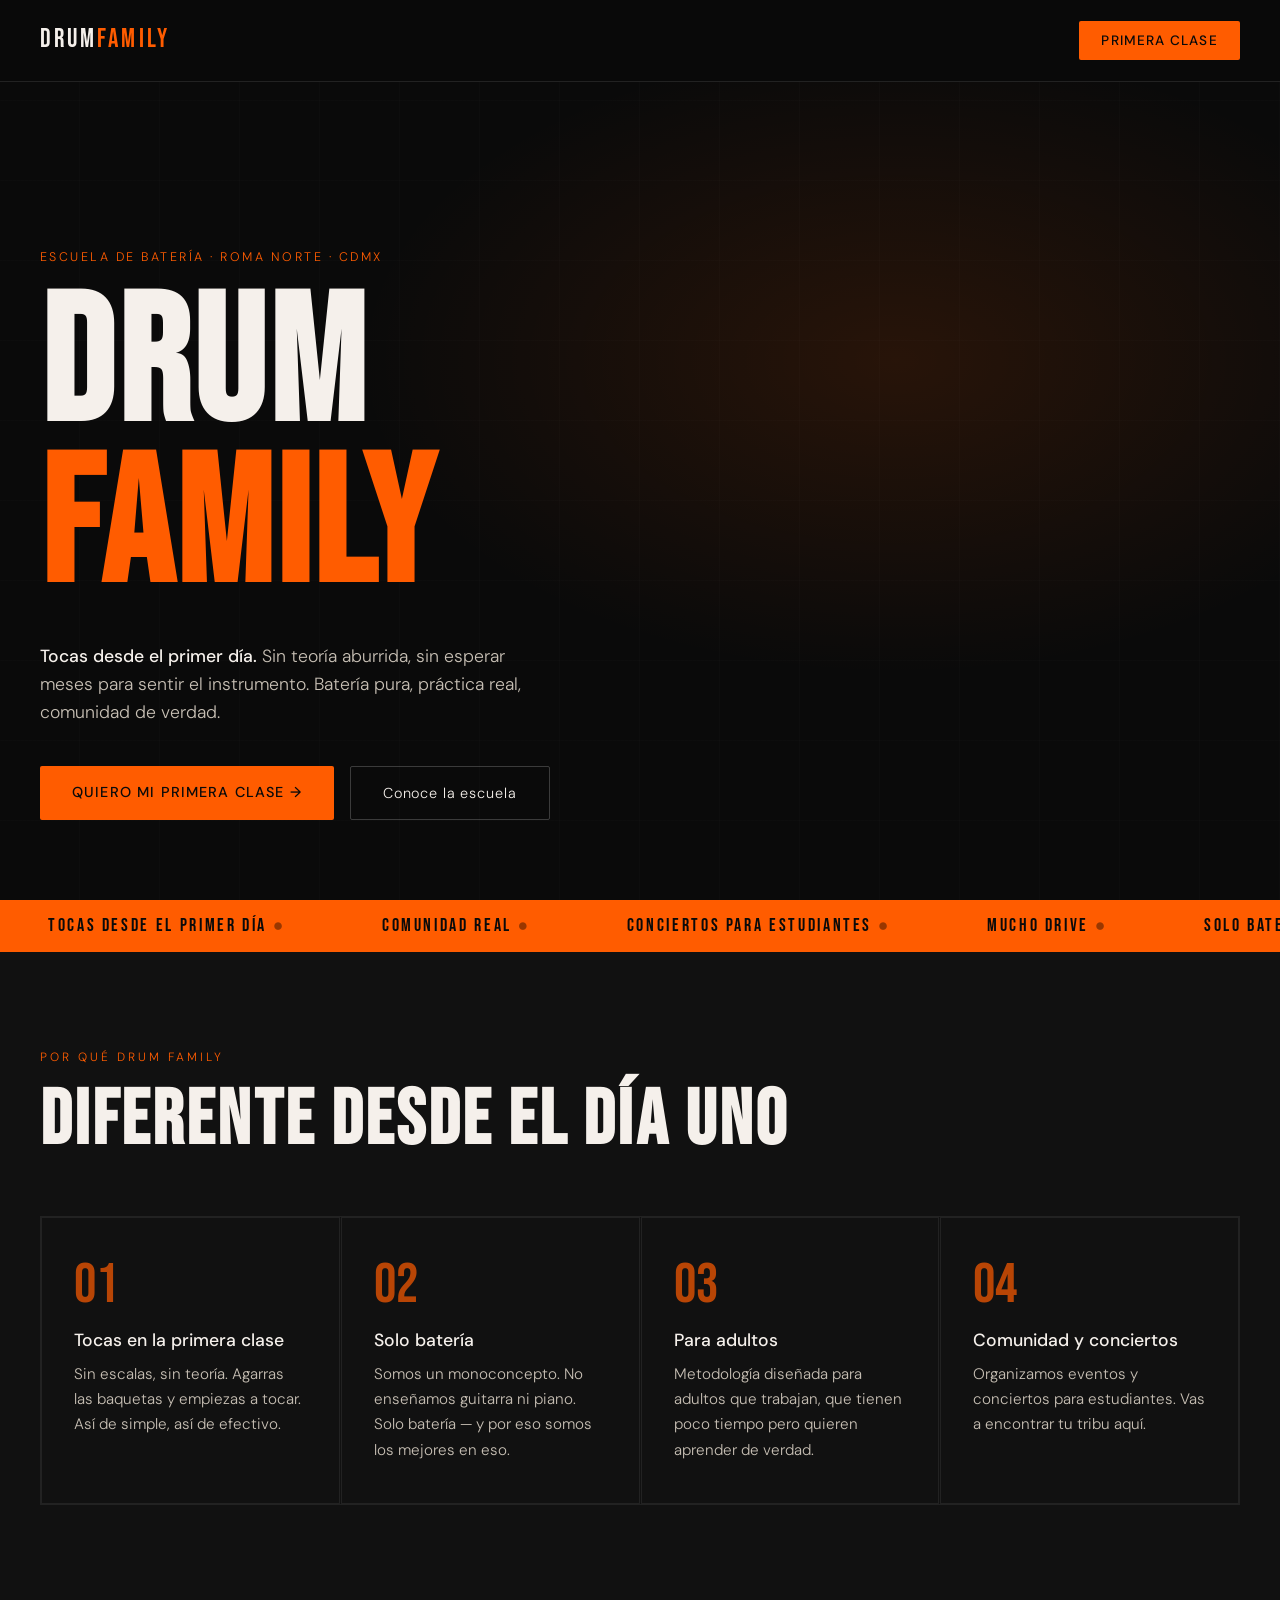
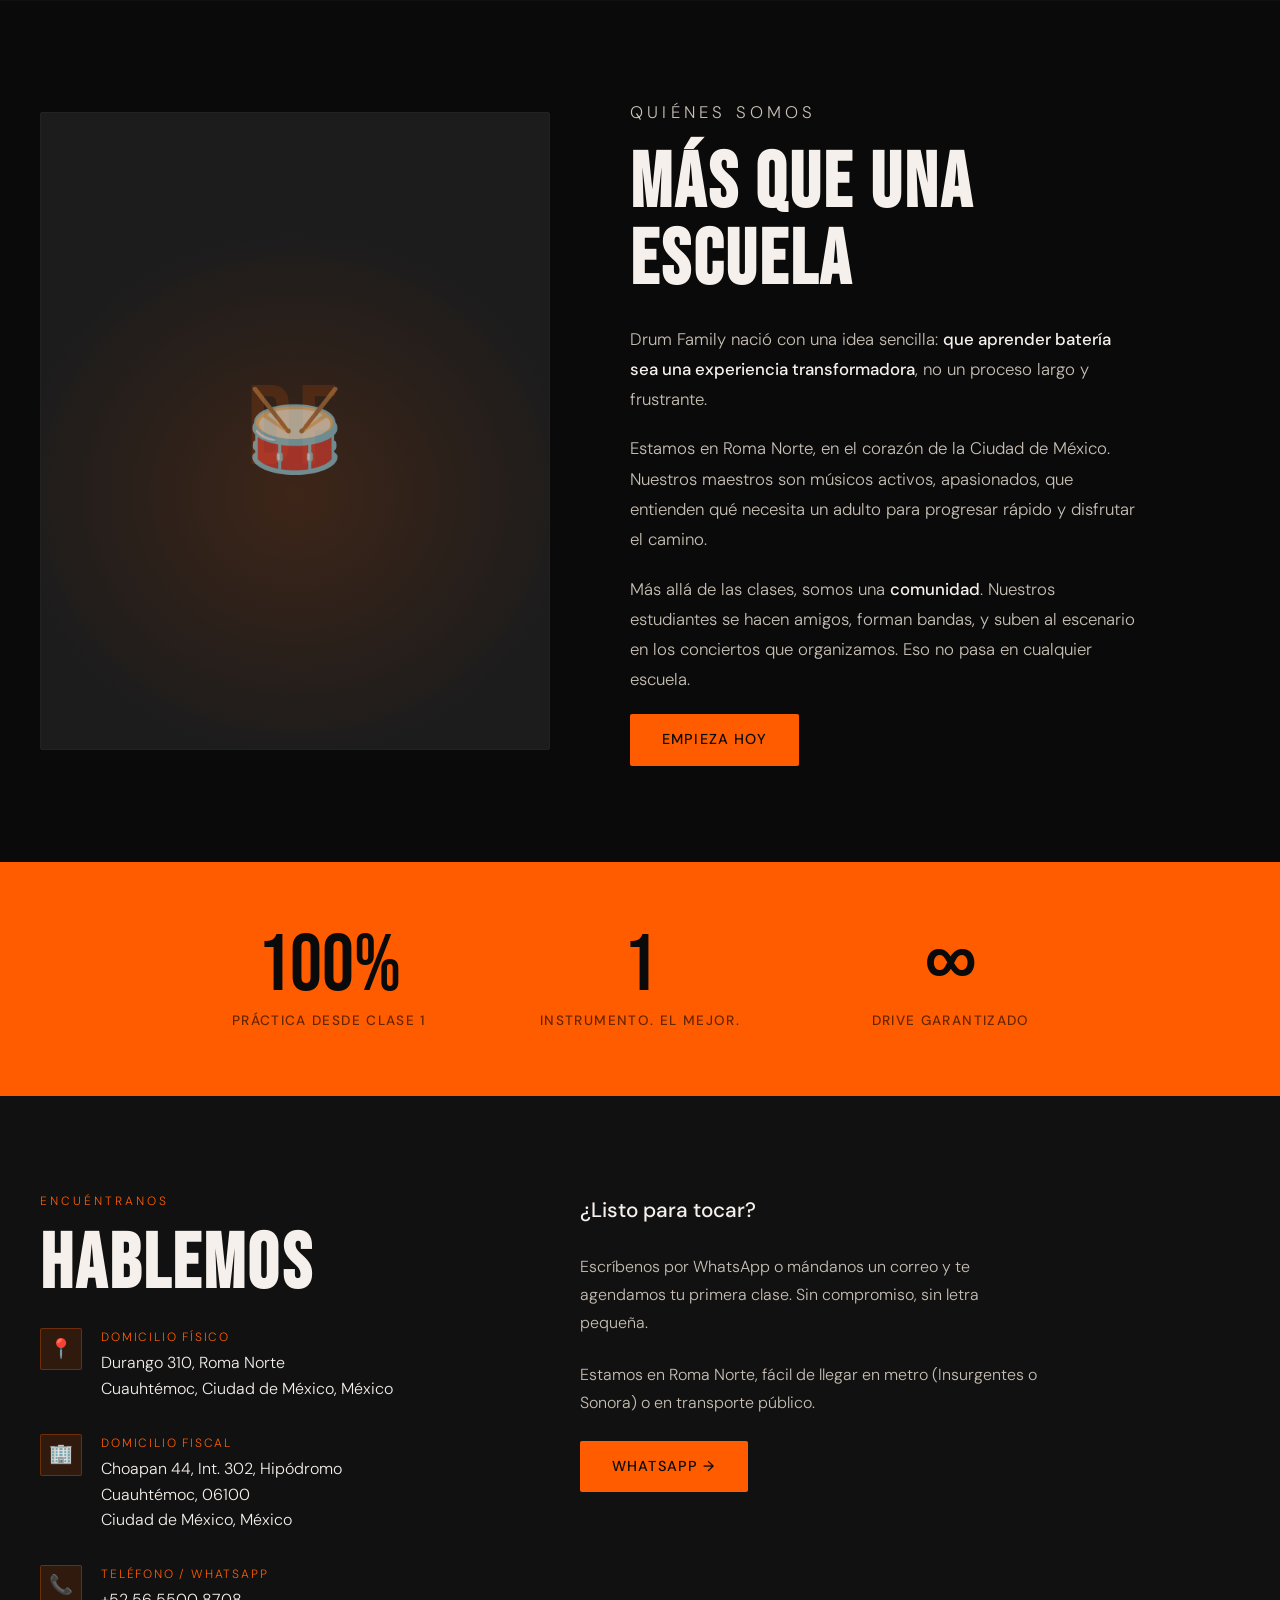
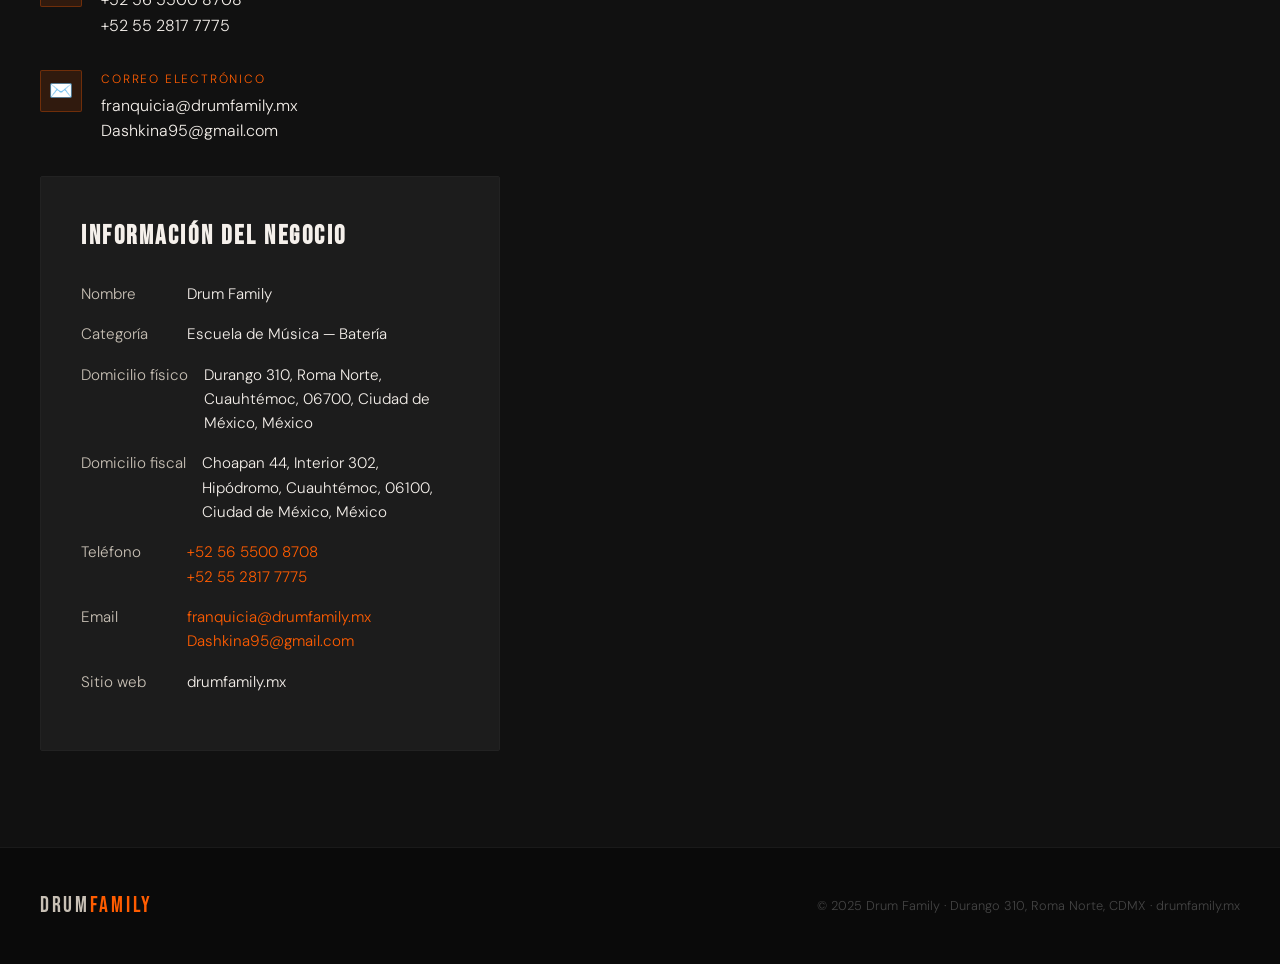
==== commit 9c1f84ac: "Add files via upload" ====
--- a/index.html
+++ b/index.html
@@ -3,8 +3,8 @@
 <head>
 <meta charset="UTF-8">
 <meta name="viewport" content="width=device-width, initial-scale=1.0">
-<title>Liubov Dashkina — Escuela de Batería | Roma Norte, CDMX</title>
-<meta name="description" content="Liubov Dashkina es una escuela de batería en Roma Norte, CDMX. Tocas desde el primer día. Comunidad, conciertos, y mucho drive. Para adultos.">
+<title>Drum Family — Escuela de Batería | Roma Norte, CDMX</title>
+<meta name="description" content="Drum Family es una escuela de batería en Roma Norte, CDMX. Tocas desde el primer día. Comunidad, conciertos, y mucho drive. Para adultos.">
 <link rel="preconnect" href="https://fonts.googleapis.com">
 <link rel="preconnect" href="https://fonts.gstatic.com" crossorigin>
 <link href="https://fonts.googleapis.com/css2?family=Bebas+Neue&family=DM+Sans:ital,wght@0,300;0,400;0,500;1,300&display=swap" rel="stylesheet">
@@ -444,7 +444,7 @@
 
 <!-- NAV -->
 <nav>
-  <a href="#" class="nav-logo">LIUBOV<span> DASHKINA</span></a>
+  <a href="#" class="nav-logo">DRUM<span>FAMILY</span></a>
   <a href="#contacto" class="nav-cta">Primera clase</a>
 </nav>
 
@@ -452,7 +452,7 @@
 <section class="hero" id="inicio">
   <div class="hero-bg"></div>
   <p class="hero-tag">Escuela de Batería · Roma Norte · CDMX</p>
-  <h1>LIUBOV<em>DASHKINA</em></h1>
+  <h1>DRUM<em>FAMILY</em></h1>
   <p class="hero-sub">
     <strong>Tocas desde el primer día.</strong> Sin teoría aburrida, sin esperar meses para sentir el instrumento. Batería pura, práctica real, comunidad de verdad.
   </p>
@@ -480,7 +480,7 @@
 
 <!-- WHY -->
 <section class="why" id="por-que">
-  <p class="section-label">Por qué Liubov Dashkina</p>
+  <p class="section-label">Por qué Drum Family</p>
   <h2 class="section-title">Diferente desde el día uno</h2>
   <div class="why-grid">
     <div class="why-card">
@@ -517,7 +517,7 @@
       <p class="section-label">Quiénes somos</p>
       <h2 class="section-title">Más que una escuela</h2>
       <p>
-        Liubov Dashkina nació con una idea sencilla: <strong>que aprender batería sea una experiencia transformadora</strong>, no un proceso largo y frustrante.
+        Drum Family nació con una idea sencilla: <strong>que aprender batería sea una experiencia transformadora</strong>, no un proceso largo y frustrante.
       </p>
       <p>
         Estamos en Roma Norte, en el corazón de la Ciudad de México. Nuestros maestros son músicos activos, apasionados, que entienden qué necesita un adulto para progresar rápido y disfrutar el camino.
@@ -605,7 +605,7 @@
         <h2>Información del Negocio</h2>
         <div class="info-row">
           <span class="info-key">Nombre</span>
-          <span class="info-val">Liubov Dashkina</span>
+          <span class="info-val">Drum Family</span>
         </div>
         <div class="info-row">
           <span class="info-key">Categoría</span>
@@ -659,8 +659,8 @@
 
 <!-- FOOTER -->
 <footer>
-  <div class="footer-logo">LIUBOV<span> DASHKINA</span></div>
-  <div class="footer-copy">© 2025 Liubov Dashkina · Durango 310, Roma Norte, CDMX · drumfamily.mx</div>
+  <div class="footer-logo">DRUM<span>FAMILY</span></div>
+  <div class="footer-copy">© 2025 Drum Family · Durango 310, Roma Norte, CDMX · drumfamily.mx</div>
 </footer>
 
 </body>
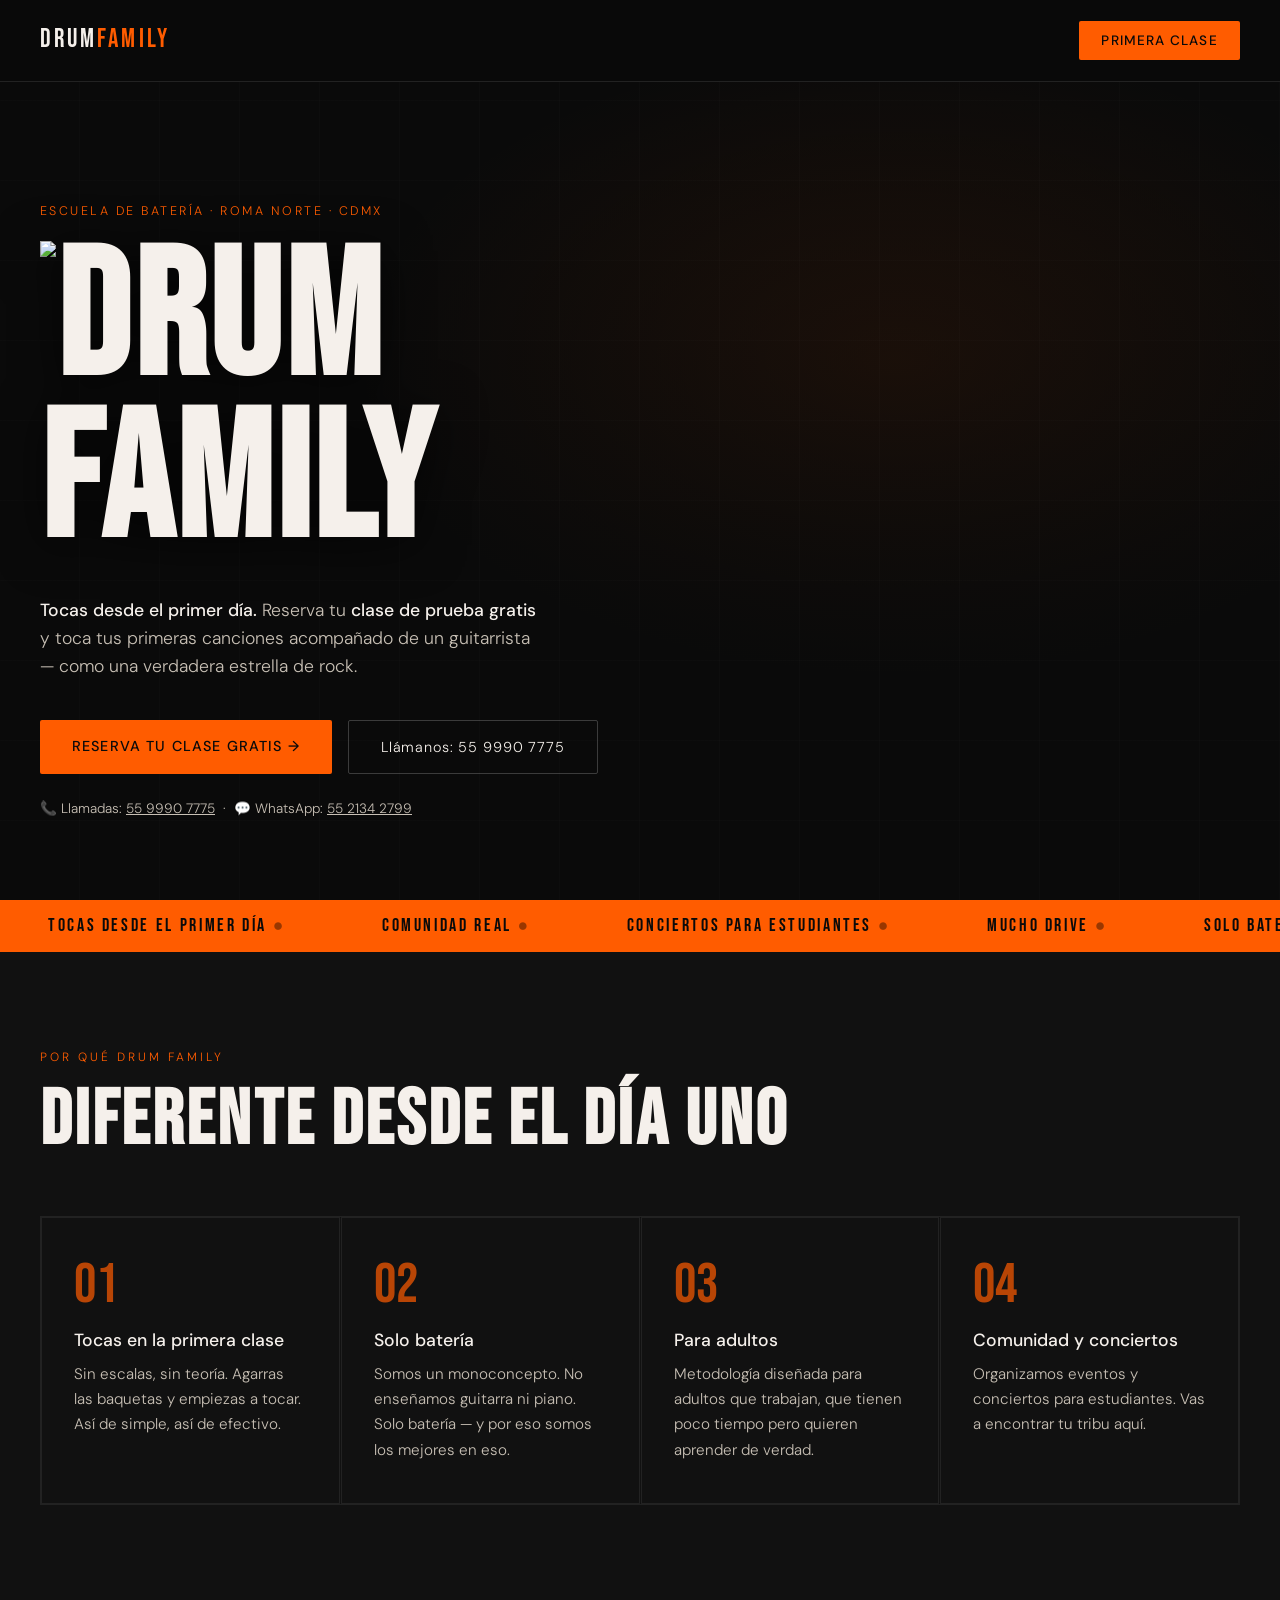
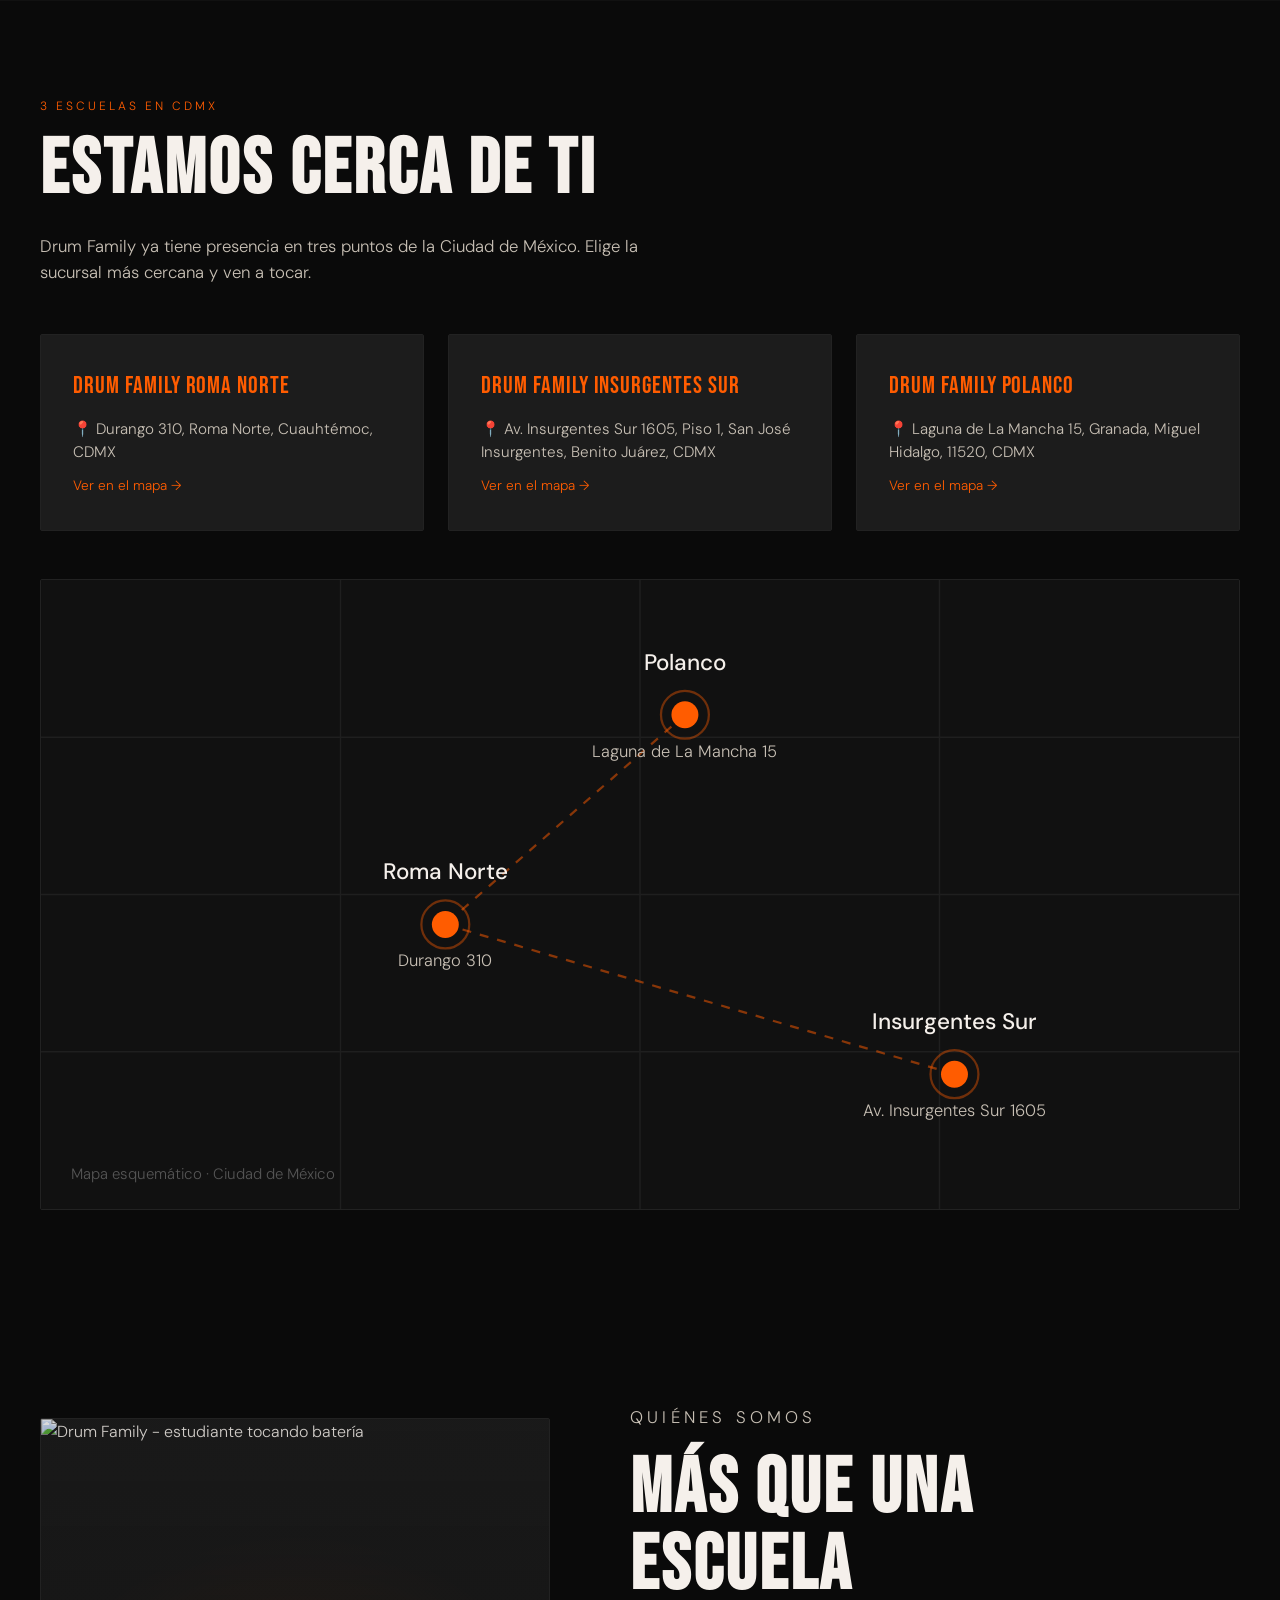
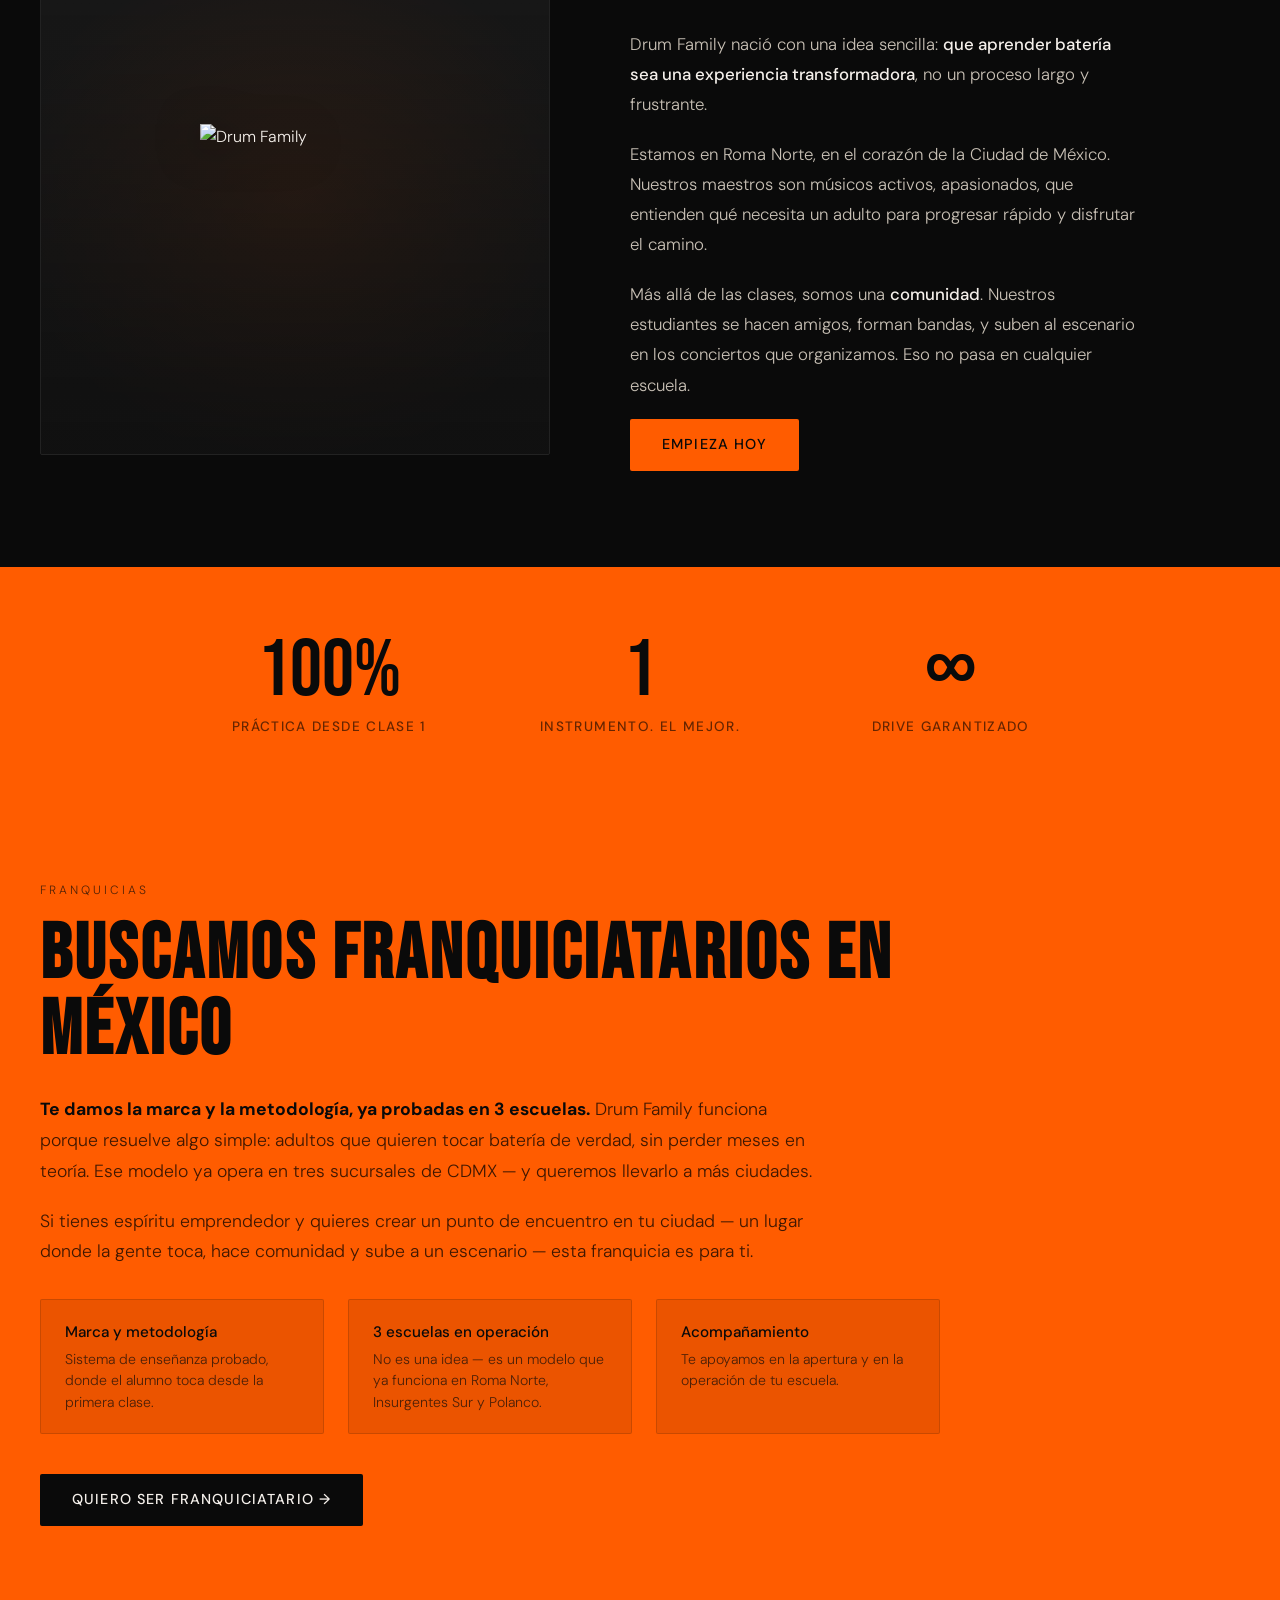
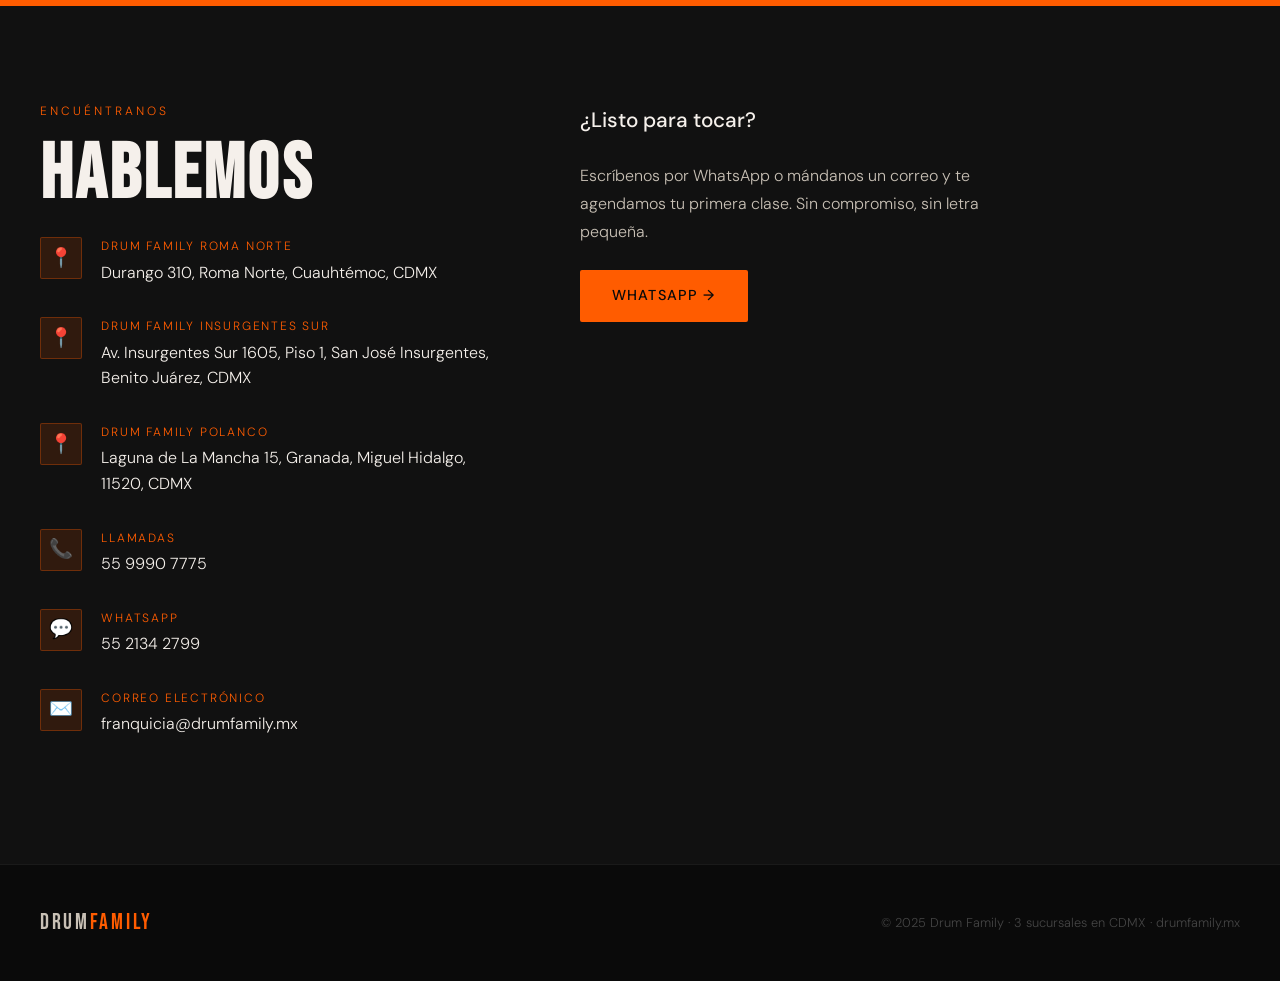
==== commit ee7bb775: "Add files via upload" ====
--- a/index.html
+++ b/index.html
@@ -3,8 +3,8 @@
 <head>
 <meta charset="UTF-8">
 <meta name="viewport" content="width=device-width, initial-scale=1.0">
-<title>Drum Family — Escuela de Batería | Roma Norte, CDMX</title>
-<meta name="description" content="Drum Family es una escuela de batería en Roma Norte, CDMX. Tocas desde el primer día. Comunidad, conciertos, y mucho drive. Para adultos.">
+<title>Drum Family — Escuela de Batería | CDMX</title>
+<meta name="description" content="Drum Family es una escuela de batería con 3 sucursales en CDMX. Tocas desde el primer día. Comunidad, conciertos, y mucho drive. Para adultos.">
 <link rel="preconnect" href="https://fonts.googleapis.com">
 <link rel="preconnect" href="https://fonts.gstatic.com" crossorigin>
 <link href="https://fonts.googleapis.com/css2?family=Bebas+Neue&family=DM+Sans:ital,wght@0,300;0,400;0,500;1,300&display=swap" rel="stylesheet">
@@ -84,8 +84,19 @@
   .hero-bg {
     position: absolute;
     inset: 0;
+    background-image:
+      linear-gradient(180deg, rgba(10,10,10,0.45) 0%, rgba(10,10,10,0.7) 55%, rgba(10,10,10,0.95) 100%),
+      radial-gradient(ellipse 60% 50% at 70% 40%, rgba(255,92,0,0.18) 0%, transparent 70%),
+      url('assets/hero-bg.jpg');
+    background-size: cover;
+    background-position: center 60%;
+    background-repeat: no-repeat;
+  }
+  .hero-bg::after {
+    content: '';
+    position: absolute;
+    inset: 0;
     background:
-      radial-gradient(ellipse 60% 50% at 70% 40%, rgba(255,92,0,0.12) 0%, transparent 70%),
       repeating-linear-gradient(
         0deg,
         transparent,
@@ -99,7 +110,17 @@
         rgba(255,255,255,0.025) 80px
       );
   }
+  .hero-logo {
+    max-width: min(70vw, 480px);
+    width: 100%;
+    height: auto;
+    opacity: 0;
+    animation: fadeUp 0.8s 0.4s forwards;
+    filter: drop-shadow(0 8px 24px rgba(0,0,0,0.7));
+  }
   .hero-tag {
+    position: relative;
+    z-index: 1;
     font-size: 0.78rem;
     letter-spacing: 0.2em;
     text-transform: uppercase;
@@ -109,6 +130,8 @@
     animation: fadeUp 0.8s 0.2s forwards;
   }
   .hero h1 {
+    position: relative;
+    z-index: 1;
     font-family: 'Bebas Neue', sans-serif;
     font-size: clamp(5rem, 14vw, 13rem);
     line-height: 0.9;
@@ -123,6 +146,8 @@
     display: block;
   }
   .hero-sub {
+    position: relative;
+    z-index: 1;
     margin-top: 2rem;
     font-size: 1.1rem;
     color: var(--white-dim);
@@ -132,6 +157,8 @@
   }
   .hero-sub strong { color: var(--white); font-weight: 500; }
   .hero-actions {
+    position: relative;
+    z-index: 1;
     margin-top: 2.5rem;
     display: flex;
     gap: 1rem;
@@ -270,24 +297,29 @@
     position: relative;
     overflow: hidden;
   }
+  .about-visual img.about-photo {
+    position: absolute;
+    inset: 0;
+    width: 100%;
+    height: 100%;
+    object-fit: cover;
+    object-position: center 35%;
+  }
   .about-visual::before {
     content: '';
     position: absolute;
     inset: 0;
-    background: radial-gradient(ellipse 80% 60% at 50% 60%, rgba(255,92,0,0.15) 0%, transparent 70%);
-  }
-  .about-visual-text {
-    font-family: 'Bebas Neue', sans-serif;
-    font-size: 7rem;
-    color: rgba(255,92,0,0.15);
-    letter-spacing: 0.05em;
+    background:
+      linear-gradient(180deg, rgba(10,10,10,0.15) 0%, rgba(10,10,10,0.65) 100%),
+      radial-gradient(ellipse 80% 60% at 50% 60%, rgba(255,92,0,0.12) 0%, transparent 70%);
     z-index: 1;
   }
-  .drum-icon {
-    font-size: 5rem;
-    position: absolute;
+  .about-logo {
+    position: relative;
     z-index: 2;
-    opacity: 0.6;
+    width: 50%;
+    max-width: 190px;
+    filter: drop-shadow(0 6px 20px rgba(0,0,0,0.6));
   }
 
   /* ── STATS ── */
@@ -391,33 +423,97 @@
     color: #444;
   }
 
-  /* ── BUSINESS INFO (for Facebook verification) ── */
-  .business-info {
+  /* ── LOCATIONS ── */
+  .locations { background: var(--black); }
+  .locations-grid {
+    display: grid;
+    grid-template-columns: repeat(auto-fit, minmax(280px, 1fr));
+    gap: 1.5rem;
+  }
+  .location-card {
     background: var(--gray-mid);
     border: 1px solid #222;
     border-radius: 2px;
-    padding: 2.5rem;
-  }
-  .business-info h2 {
+    padding: 2rem;
+    transition: border-color 0.2s;
+  }
+  .location-card:hover { border-color: var(--orange); }
+  .location-name {
     font-family: 'Bebas Neue', sans-serif;
-    font-size: 1.6rem;
-    letter-spacing: 0.1em;
-    margin-bottom: 1.5rem;
+    font-size: 1.5rem;
+    letter-spacing: 0.04em;
+    color: var(--orange);
+    margin-bottom: 0.75rem;
+  }
+  .location-address {
+    color: var(--white-dim);
+    font-size: 0.95rem;
+    line-height: 1.5;
+  }
+  .map-wrap {
+    margin-top: 3rem;
+    border: 1px solid #222;
+    border-radius: 2px;
+    overflow: hidden;
+    background: var(--gray);
+  }
+
+  /* ── FRANCHISE ── */
+  .franchise {
+    background: var(--orange);
+    padding: 5rem 2.5rem;
+  }
+  .franchise-inner {
+    max-width: 900px;
+  }
+  .franchise .section-label { color: var(--black); opacity: 0.7; }
+  .franchise .section-title { color: var(--black); }
+  .franchise-text {
+    color: rgba(0,0,0,0.75);
+    font-size: 1.1rem;
+    line-height: 1.75;
+    max-width: 65ch;
+    margin-bottom: 1.2rem;
+  }
+  .franchise-text strong { color: var(--black); }
+  .franchise-points {
+    display: grid;
+    grid-template-columns: repeat(auto-fit, minmax(200px, 1fr));
+    gap: 1.5rem;
+    margin: 2rem 0 2.5rem;
+  }
+  .franchise-point {
+    background: rgba(10,10,10,0.08);
+    border: 1px solid rgba(10,10,10,0.15);
+    border-radius: 2px;
+    padding: 1.25rem 1.5rem;
+  }
+  .franchise-point-title {
+    font-weight: 500;
+    color: var(--black);
+    font-size: 0.95rem;
+    margin-bottom: 0.3rem;
+  }
+  .franchise-point-desc {
+    color: rgba(10,10,10,0.7);
+    font-size: 0.88rem;
+    line-height: 1.5;
+  }
+  .btn-dark {
+    background: var(--black);
     color: var(--white);
-  }
-  .info-row {
-    display: flex;
-    gap: 1rem;
-    margin-bottom: 1rem;
-    font-size: 0.95rem;
-  }
-  .info-key {
-    color: var(--white-dim);
-    min-width: 90px;
-    flex-shrink: 0;
-  }
-  .info-val { color: var(--white); }
-  .info-val a { color: var(--orange); text-decoration: none; }
+    font-family: 'DM Sans', sans-serif;
+    font-weight: 500;
+    font-size: 0.9rem;
+    letter-spacing: 0.08em;
+    text-transform: uppercase;
+    text-decoration: none;
+    padding: 0.9rem 2rem;
+    border-radius: 2px;
+    transition: background 0.2s;
+    display: inline-block;
+  }
+  .btn-dark:hover { background: #222; }
 
   /* ── KEYFRAMES ── */
   @keyframes fadeUp {
@@ -437,6 +533,7 @@
     .about-inner, .contact-inner { grid-template-columns: 1fr; gap: 2.5rem; }
     .stats { padding: 3rem 1.25rem; }
     footer { padding: 2rem 1.25rem; }
+    .franchise { padding: 3.5rem 1.25rem; }
   }
 </style>
 </head>
@@ -452,14 +549,19 @@
 <section class="hero" id="inicio">
   <div class="hero-bg"></div>
   <p class="hero-tag">Escuela de Batería · Roma Norte · CDMX</p>
-  <h1>DRUM<em>FAMILY</em></h1>
+  <h1 style="position:relative; z-index:1;">
+    <img src="assets/logo.png" alt="Drum Family" class="hero-logo">
+  </h1>
   <p class="hero-sub">
-    <strong>Tocas desde el primer día.</strong> Sin teoría aburrida, sin esperar meses para sentir el instrumento. Batería pura, práctica real, comunidad de verdad.
+    <strong>Tocas desde el primer día.</strong> Reserva tu <strong>clase de prueba gratis</strong> y toca tus primeras canciones acompañado de un guitarrista — como una verdadera estrella de rock.
   </p>
   <div class="hero-actions">
-    <a href="#contacto" class="btn-primary">Quiero mi primera clase →</a>
-    <a href="#nosotros" class="btn-ghost">Conoce la escuela</a>
+    <a href="https://wa.me/525521342799?text=Hola%2C%20quiero%20reservar%20mi%20clase%20de%20prueba%20gratis" class="btn-primary" target="_blank" rel="noopener">Reserva tu clase gratis →</a>
+    <a href="tel:+5255999007775" class="btn-ghost">Llámanos: 55 9990 7775</a>
   </div>
+  <p style="margin-top:1.5rem; font-size:0.85rem; color:var(--white-dim); opacity:0; animation: fadeUp 0.8s 1s forwards;">
+    📞 Llamadas: <a href="tel:+5255999007775" style="color:var(--white-dim); text-decoration:underline;">55 9990 7775</a> &nbsp;·&nbsp; 💬 WhatsApp: <a href="https://wa.me/525521342799" style="color:var(--white-dim); text-decoration:underline;" target="_blank" rel="noopener">55 2134 2799</a>
+  </p>
 </section>
 
 <!-- TICKER -->
@@ -506,12 +608,71 @@
   </div>
 </section>
 
+<!-- LOCATIONS -->
+<section class="locations" id="sucursales">
+  <p class="section-label">3 escuelas en CDMX</p>
+  <h2 class="section-title">Estamos cerca de ti</h2>
+  <p style="color:var(--white-dim); font-size:1.05rem; max-width:60ch; margin-bottom:3rem;">
+    Drum Family ya tiene presencia en tres puntos de la Ciudad de México. Elige la sucursal más cercana y ven a tocar.
+  </p>
+  <div class="locations-grid">
+    <div class="location-card">
+      <div class="location-name">Drum Family Roma Norte</div>
+      <div class="location-address">📍 Durango 310, Roma Norte, Cuauhtémoc, CDMX</div>
+      <a href="https://share.google/Sdh30KKNVXvcXbRUY" target="_blank" rel="noopener" style="color:var(--orange); font-size:0.85rem; text-decoration:none; display:inline-block; margin-top:0.75rem;">Ver en el mapa →</a>
+    </div>
+    <div class="location-card">
+      <div class="location-name">Drum Family Insurgentes Sur</div>
+      <div class="location-address">📍 Av. Insurgentes Sur 1605, Piso 1, San José Insurgentes, Benito Juárez, CDMX</div>
+      <a href="https://share.google/PrjdriMAVLObMJOh7" target="_blank" rel="noopener" style="color:var(--orange); font-size:0.85rem; text-decoration:none; display:inline-block; margin-top:0.75rem;">Ver en el mapa →</a>
+    </div>
+    <div class="location-card">
+      <div class="location-name">Drum Family Polanco</div>
+      <div class="location-address">📍 Laguna de La Mancha 15, Granada, Miguel Hidalgo, 11520, CDMX</div>
+      <a href="https://share.google/7H0gw3v36w0kLvQTD" target="_blank" rel="noopener" style="color:var(--orange); font-size:0.85rem; text-decoration:none; display:inline-block; margin-top:0.75rem;">Ver en el mapa →</a>
+    </div>
+  </div>
+  <div class="map-wrap">
+    <svg viewBox="0 0 800 420" xmlns="http://www.w3.org/2000/svg" style="width:100%; height:auto; display:block;">
+      <rect width="800" height="420" fill="#111111"/>
+      <!-- subtle grid -->
+      <g stroke="#1f1f1f" stroke-width="1">
+        <line x1="0" y1="105" x2="800" y2="105"/>
+        <line x1="0" y1="210" x2="800" y2="210"/>
+        <line x1="0" y1="315" x2="800" y2="315"/>
+        <line x1="200" y1="0" x2="200" y2="420"/>
+        <line x1="400" y1="0" x2="400" y2="420"/>
+        <line x1="600" y1="0" x2="600" y2="420"/>
+      </g>
+      <!-- connecting lines between schools -->
+      <line x1="430" y1="90" x2="270" y2="230" stroke="#FF5C00" stroke-width="1.5" stroke-dasharray="6 6" opacity="0.5"/>
+      <line x1="270" y1="230" x2="610" y2="330" stroke="#FF5C00" stroke-width="1.5" stroke-dasharray="6 6" opacity="0.5"/>
+      <!-- Polanco (north) -->
+      <circle cx="430" cy="90" r="9" fill="#FF5C00"/>
+      <circle cx="430" cy="90" r="16" fill="none" stroke="#FF5C00" stroke-width="1.5" opacity="0.4"/>
+      <text x="430" y="60" fill="#F5F0EB" font-family="DM Sans, sans-serif" font-size="15" font-weight="500" text-anchor="middle">Polanco</text>
+      <text x="430" y="118" fill="#C8C0B5" font-family="DM Sans, sans-serif" font-size="11" text-anchor="middle">Laguna de La Mancha 15</text>
+      <!-- Roma Norte (center) -->
+      <circle cx="270" cy="230" r="9" fill="#FF5C00"/>
+      <circle cx="270" cy="230" r="16" fill="none" stroke="#FF5C00" stroke-width="1.5" opacity="0.4"/>
+      <text x="270" y="200" fill="#F5F0EB" font-family="DM Sans, sans-serif" font-size="15" font-weight="500" text-anchor="middle">Roma Norte</text>
+      <text x="270" y="258" fill="#C8C0B5" font-family="DM Sans, sans-serif" font-size="11" text-anchor="middle">Durango 310</text>
+      <!-- Insurgentes Sur (south) -->
+      <circle cx="610" cy="330" r="9" fill="#FF5C00"/>
+      <circle cx="610" cy="330" r="16" fill="none" stroke="#FF5C00" stroke-width="1.5" opacity="0.4"/>
+      <text x="610" y="300" fill="#F5F0EB" font-family="DM Sans, sans-serif" font-size="15" font-weight="500" text-anchor="middle">Insurgentes Sur</text>
+      <text x="610" y="358" fill="#C8C0B5" font-family="DM Sans, sans-serif" font-size="11" text-anchor="middle">Av. Insurgentes Sur 1605</text>
+      <text x="20" y="400" fill="#555" font-family="DM Sans, sans-serif" font-size="10">Mapa esquemático · Ciudad de México</text>
+    </svg>
+  </div>
+</section>
+
 <!-- ABOUT -->
 <section class="about" id="nosotros">
   <div class="about-inner">
     <div class="about-visual">
-      <div class="about-visual-text">DF</div>
-      <div class="drum-icon">🥁</div>
+      <img src="assets/hero-bg.jpg" alt="Drum Family - estudiante tocando batería" class="about-photo">
+      <img src="assets/logo.png" alt="Drum Family" class="about-logo">
     </div>
     <div class="about-right">
       <p class="section-label">Quiénes somos</p>
@@ -548,6 +709,37 @@
   </div>
 </div>
 
+<!-- FRANCHISE -->
+<section class="franchise">
+  <div class="franchise-inner">
+    <p class="section-label">Franquicias</p>
+    <h2 class="section-title">Buscamos franquiciatarios en México</h2>
+    <p class="franchise-text">
+      <strong>Te damos la marca y la metodología, ya probadas en 3 escuelas.</strong> Drum Family funciona porque resuelve algo simple: adultos que quieren tocar batería de verdad, sin perder meses en teoría. Ese modelo ya opera en tres sucursales de CDMX — y queremos llevarlo a más ciudades.
+    </p>
+    <p class="franchise-text">
+      Si tienes espíritu emprendedor y quieres crear un punto de encuentro en tu ciudad — un lugar donde la gente toca, hace comunidad y sube a un escenario — esta franquicia es para ti.
+    </p>
+    <div class="franchise-points">
+      <div class="franchise-point">
+        <div class="franchise-point-title">Marca y metodología</div>
+        <div class="franchise-point-desc">Sistema de enseñanza probado, donde el alumno toca desde la primera clase.</div>
+      </div>
+      <div class="franchise-point">
+        <div class="franchise-point-title">3 escuelas en operación</div>
+        <div class="franchise-point-desc">No es una idea — es un modelo que ya funciona en Roma Norte, Insurgentes Sur y Polanco.</div>
+      </div>
+      <div class="franchise-point">
+        <div class="franchise-point-title">Acompañamiento</div>
+        <div class="franchise-point-desc">Te apoyamos en la apertura y en la operación de tu escuela.</div>
+      </div>
+    </div>
+    <a href="mailto:franquicia@drumfamily.mx?subject=Quiero%20información%20sobre%20la%20franquicia%20Drum%20Family" class="btn-dark">
+      Quiero ser franquiciatario →
+    </a>
+  </div>
+</section>
+
 <!-- CONTACT -->
 <section class="contact" id="contacto">
   <div class="contact-inner">
@@ -558,33 +750,49 @@
       <div class="contact-item">
         <div class="contact-icon">📍</div>
         <div>
-          <div class="contact-detail-label">Domicilio físico</div>
+          <div class="contact-detail-label">Drum Family Roma Norte</div>
           <div class="contact-detail-val">
-            Durango 310, Roma Norte<br>
-            Cuauhtémoc, Ciudad de México, México
+            Durango 310, Roma Norte, Cuauhtémoc, CDMX
           </div>
         </div>
       </div>
 
       <div class="contact-item">
-        <div class="contact-icon">🏢</div>
+        <div class="contact-icon">📍</div>
         <div>
-          <div class="contact-detail-label">Domicilio fiscal</div>
+          <div class="contact-detail-label">Drum Family Insurgentes Sur</div>
           <div class="contact-detail-val">
-            Choapan 44, Int. 302, Hipódromo<br>
-            Cuauhtémoc, 06100<br>
-            Ciudad de México, México
+            Av. Insurgentes Sur 1605, Piso 1, San José Insurgentes, Benito Juárez, CDMX
           </div>
         </div>
       </div>
 
       <div class="contact-item">
+        <div class="contact-icon">📍</div>
+        <div>
+          <div class="contact-detail-label">Drum Family Polanco</div>
+          <div class="contact-detail-val">
+            Laguna de La Mancha 15, Granada, Miguel Hidalgo, 11520, CDMX
+          </div>
+        </div>
+      </div>
+
+      <div class="contact-item">
         <div class="contact-icon">📞</div>
         <div>
-          <div class="contact-detail-label">Teléfono / WhatsApp</div>
+          <div class="contact-detail-label">Llamadas</div>
           <div class="contact-detail-val">
-            <a href="tel:+525655008708">+52 56 5500 8708</a><br>
-            <a href="tel:+525528177775">+52 55 2817 7775</a>
+            <a href="tel:+5255999007775">55 9990 7775</a>
+          </div>
+        </div>
+      </div>
+
+      <div class="contact-item">
+        <div class="contact-icon">💬</div>
+        <div>
+          <div class="contact-detail-label">WhatsApp</div>
+          <div class="contact-detail-val">
+            <a href="https://wa.me/525521342799" target="_blank" rel="noopener">55 2134 2799</a>
           </div>
         </div>
       </div>
@@ -594,48 +802,8 @@
         <div>
           <div class="contact-detail-label">Correo electrónico</div>
           <div class="contact-detail-val">
-            <a href="mailto:franquicia@drumfamily.mx">franquicia@drumfamily.mx</a><br>
-            <a href="mailto:Dashkina95@gmail.com">Dashkina95@gmail.com</a>
+            <a href="mailto:franquicia@drumfamily.mx">franquicia@drumfamily.mx</a>
           </div>
-        </div>
-      </div>
-
-      <!-- Business info block for Facebook verification -->
-      <div class="business-info" id="informacion-negocio">
-        <h2>Información del Negocio</h2>
-        <div class="info-row">
-          <span class="info-key">Nombre</span>
-          <span class="info-val">Drum Family</span>
-        </div>
-        <div class="info-row">
-          <span class="info-key">Categoría</span>
-          <span class="info-val">Escuela de Música — Batería</span>
-        </div>
-        <div class="info-row">
-          <span class="info-key">Domicilio físico</span>
-          <span class="info-val">Durango 310, Roma Norte, Cuauhtémoc, 06700, Ciudad de México, México</span>
-        </div>
-        <div class="info-row">
-          <span class="info-key">Domicilio fiscal</span>
-          <span class="info-val">Choapan 44, Interior 302, Hipódromo, Cuauhtémoc, 06100, Ciudad de México, México</span>
-        </div>
-        <div class="info-row">
-          <span class="info-key">Teléfono</span>
-          <span class="info-val">
-            <a href="tel:+525655008708">+52 56 5500 8708</a><br>
-            <a href="tel:+525528177775">+52 55 2817 7775</a>
-          </span>
-        </div>
-        <div class="info-row">
-          <span class="info-key">Email</span>
-          <span class="info-val">
-            <a href="mailto:franquicia@drumfamily.mx">franquicia@drumfamily.mx</a><br>
-            <a href="mailto:Dashkina95@gmail.com">Dashkina95@gmail.com</a>
-          </span>
-        </div>
-        <div class="info-row">
-          <span class="info-key">Sitio web</span>
-          <span class="info-val">drumfamily.mx</span>
         </div>
       </div>
     </div>
@@ -647,10 +815,7 @@
       <p>
         Escríbenos por WhatsApp o mándanos un correo y te agendamos tu primera clase. Sin compromiso, sin letra pequeña.
       </p>
-      <p>
-        Estamos en Roma Norte, fácil de llegar en metro (Insurgentes o Sonora) o en transporte público.
-      </p>
-      <a href="https://wa.me/525655008708?text=Hola%2C%20quiero%20info%20sobre%20clases%20de%20bater%C3%ADa" class="btn-primary" target="_blank" rel="noopener">
+      <a href="https://wa.me/525521342799?text=Hola%2C%20quiero%20info%20sobre%20clases%20de%20bater%C3%ADa" class="btn-primary" target="_blank" rel="noopener">
         WhatsApp →
       </a>
     </div>
@@ -660,7 +825,7 @@
 <!-- FOOTER -->
 <footer>
   <div class="footer-logo">DRUM<span>FAMILY</span></div>
-  <div class="footer-copy">© 2025 Drum Family · Durango 310, Roma Norte, CDMX · drumfamily.mx</div>
+  <div class="footer-copy">© 2025 Drum Family · 3 sucursales en CDMX · drumfamily.mx</div>
 </footer>
 
 </body>
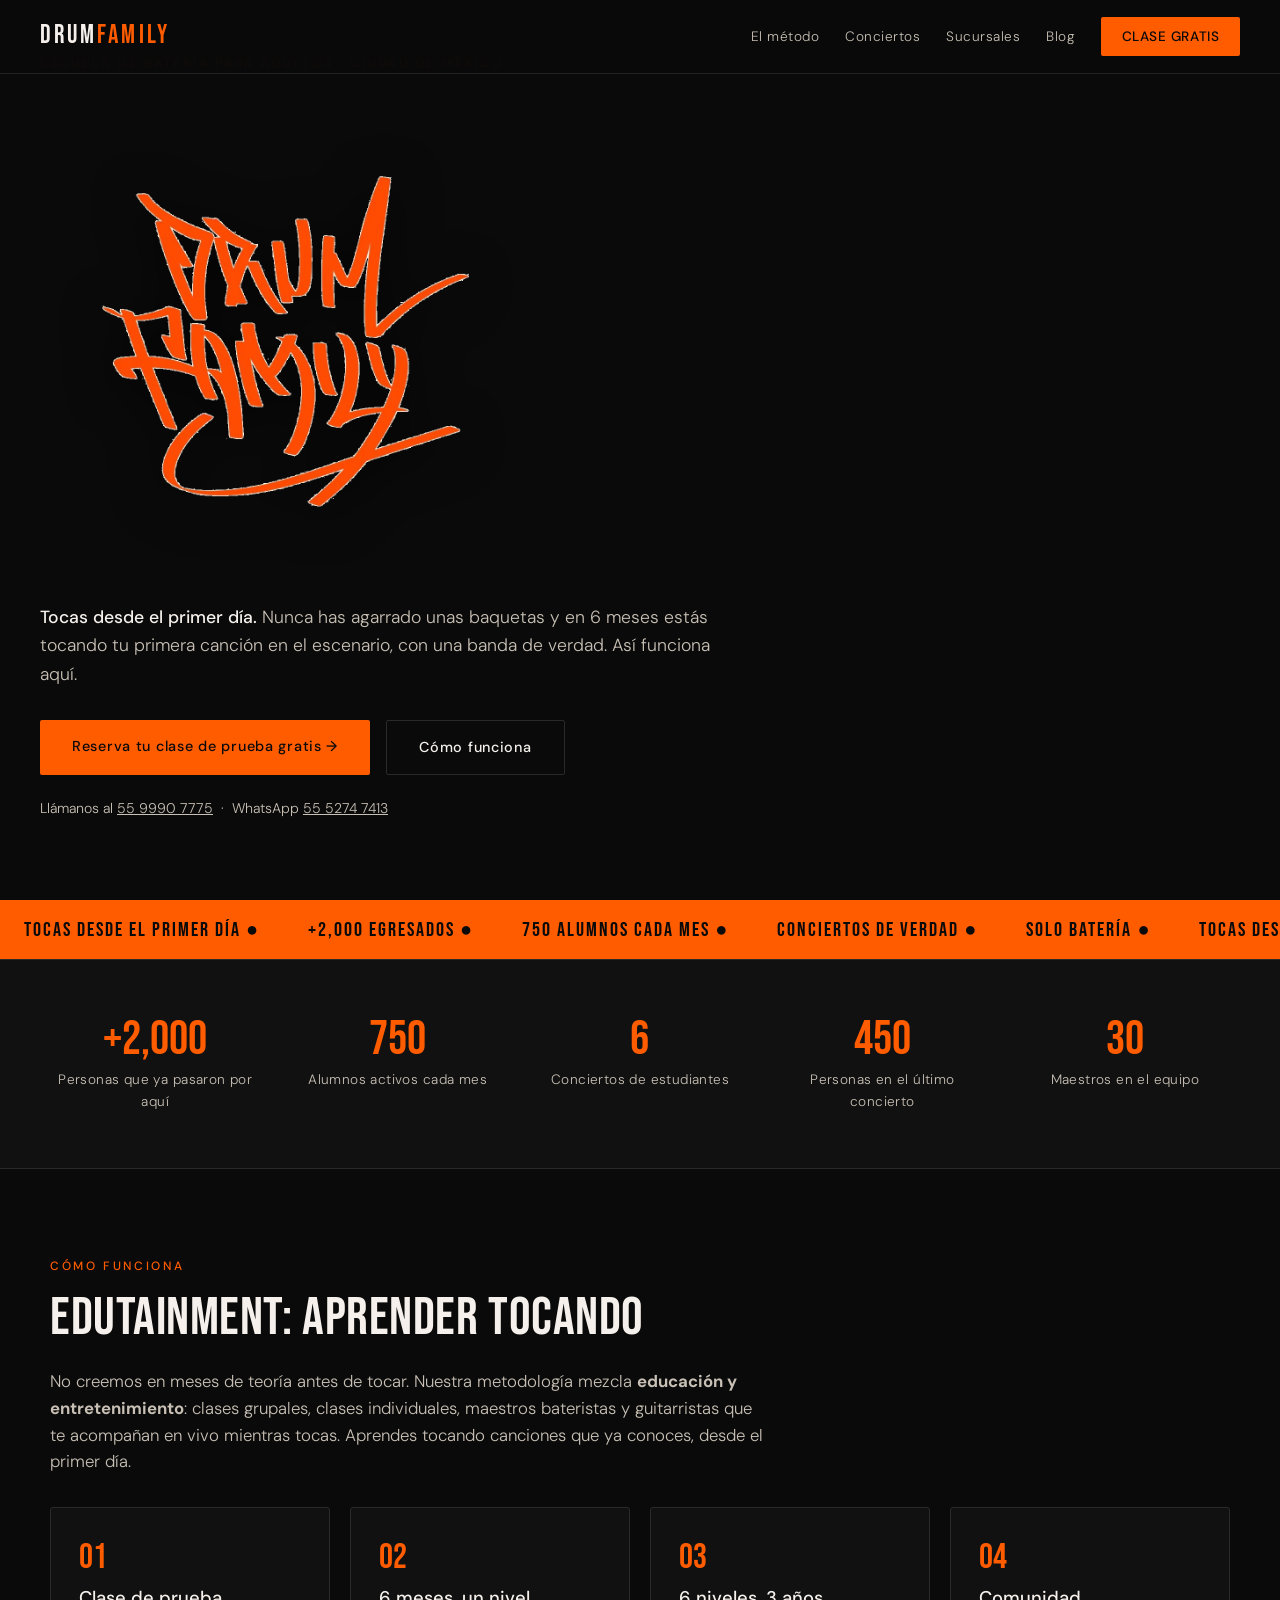
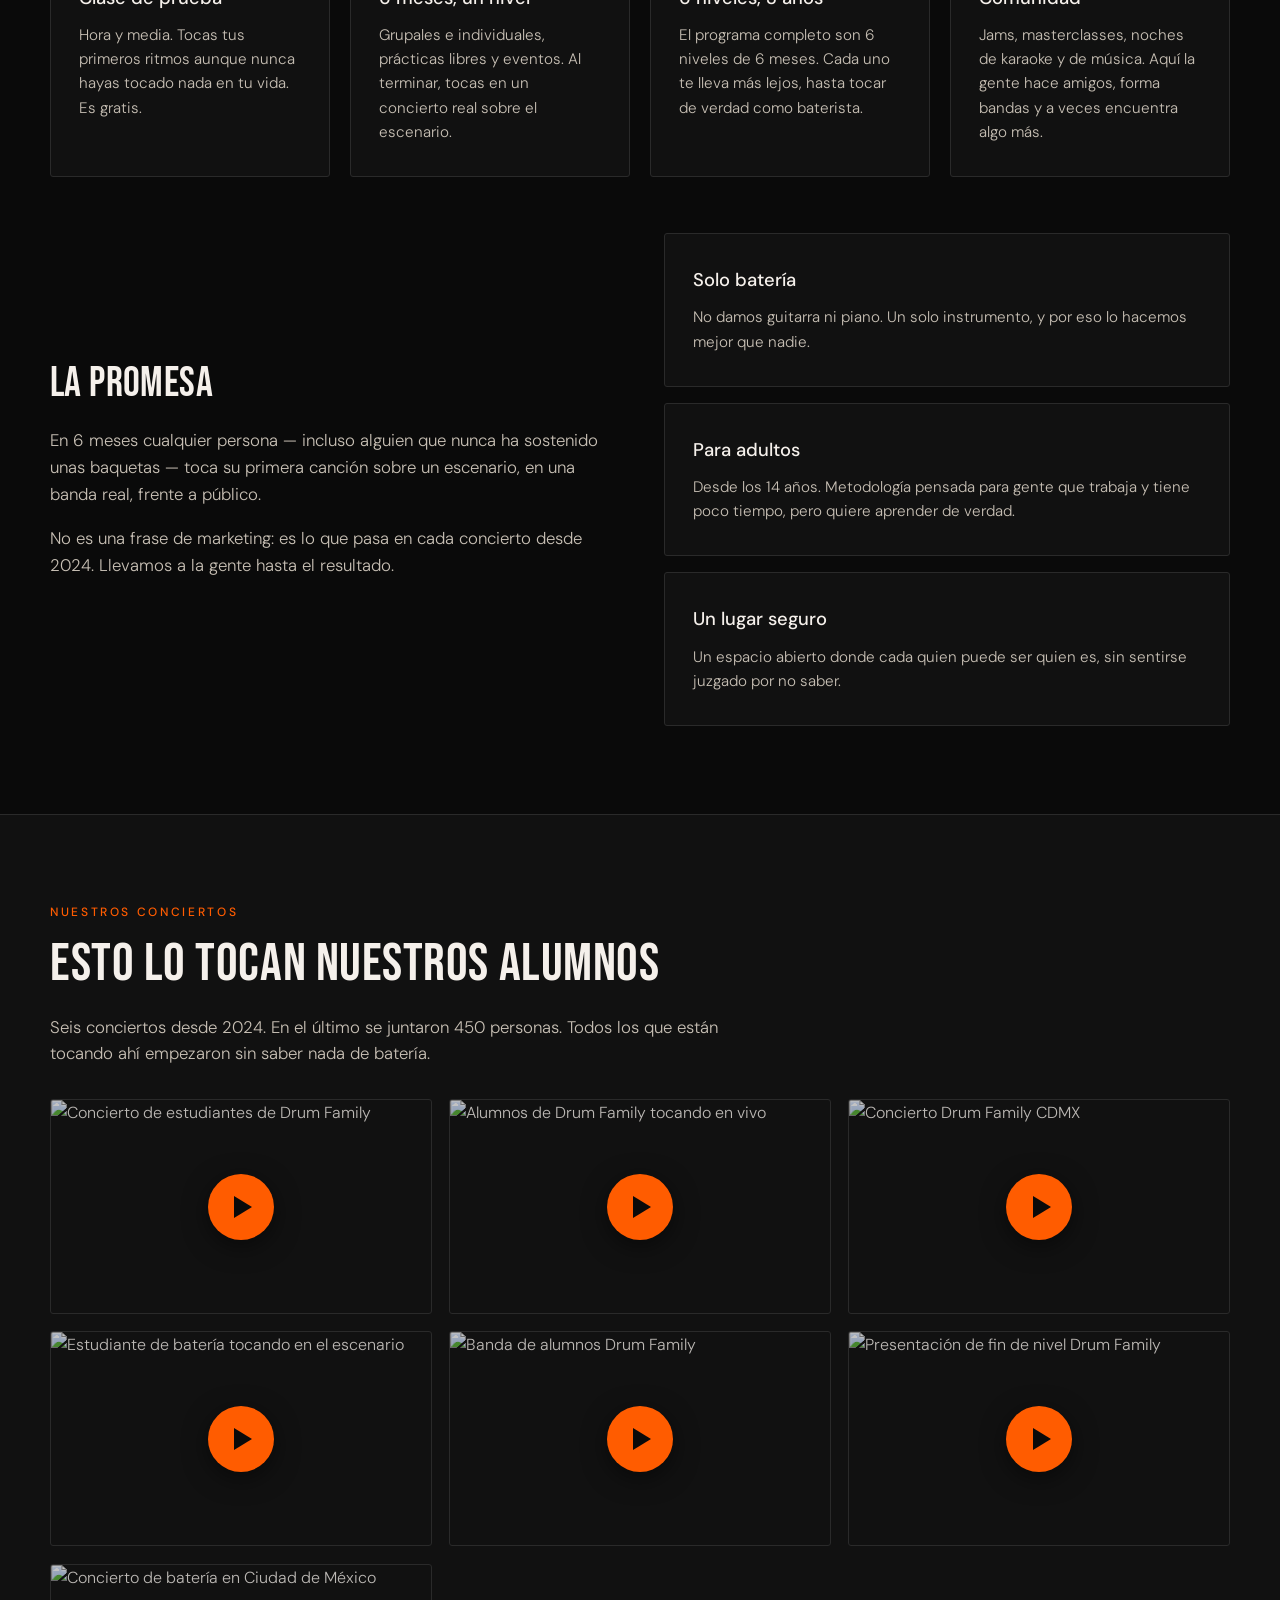
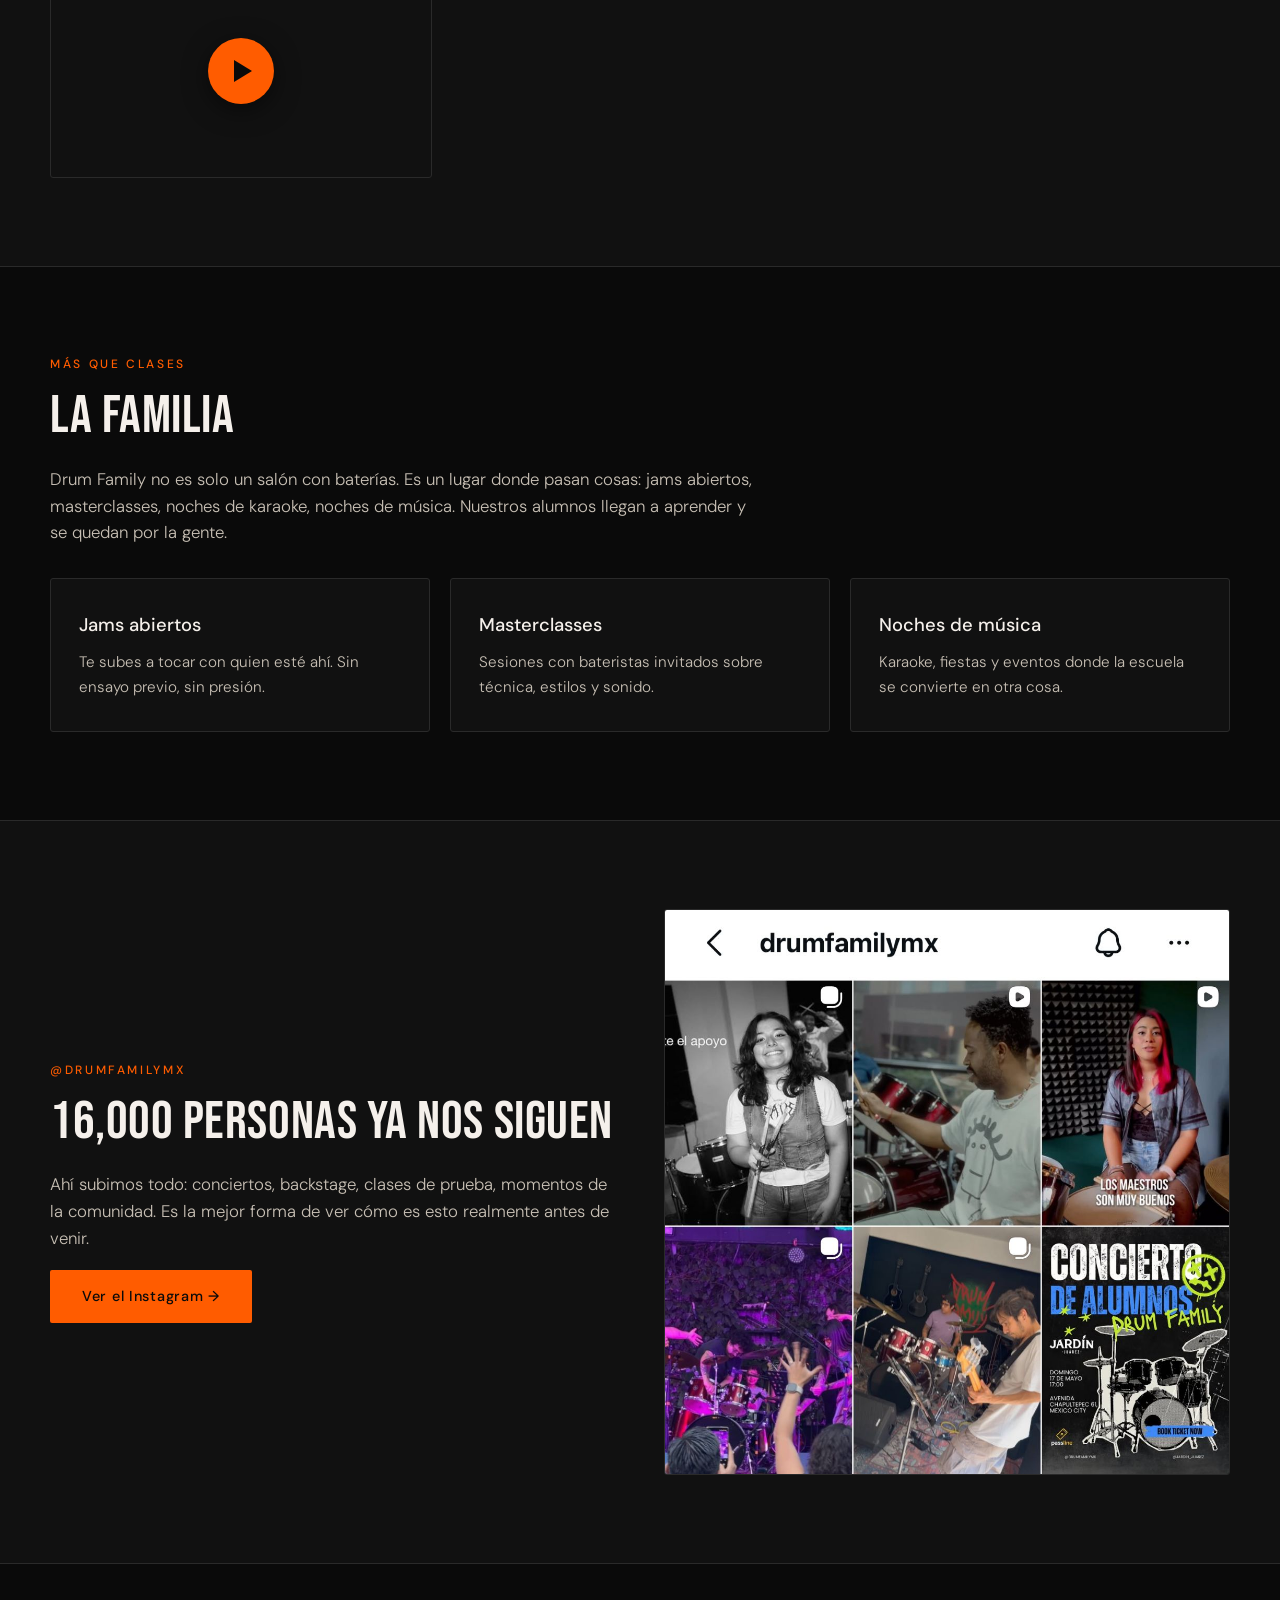
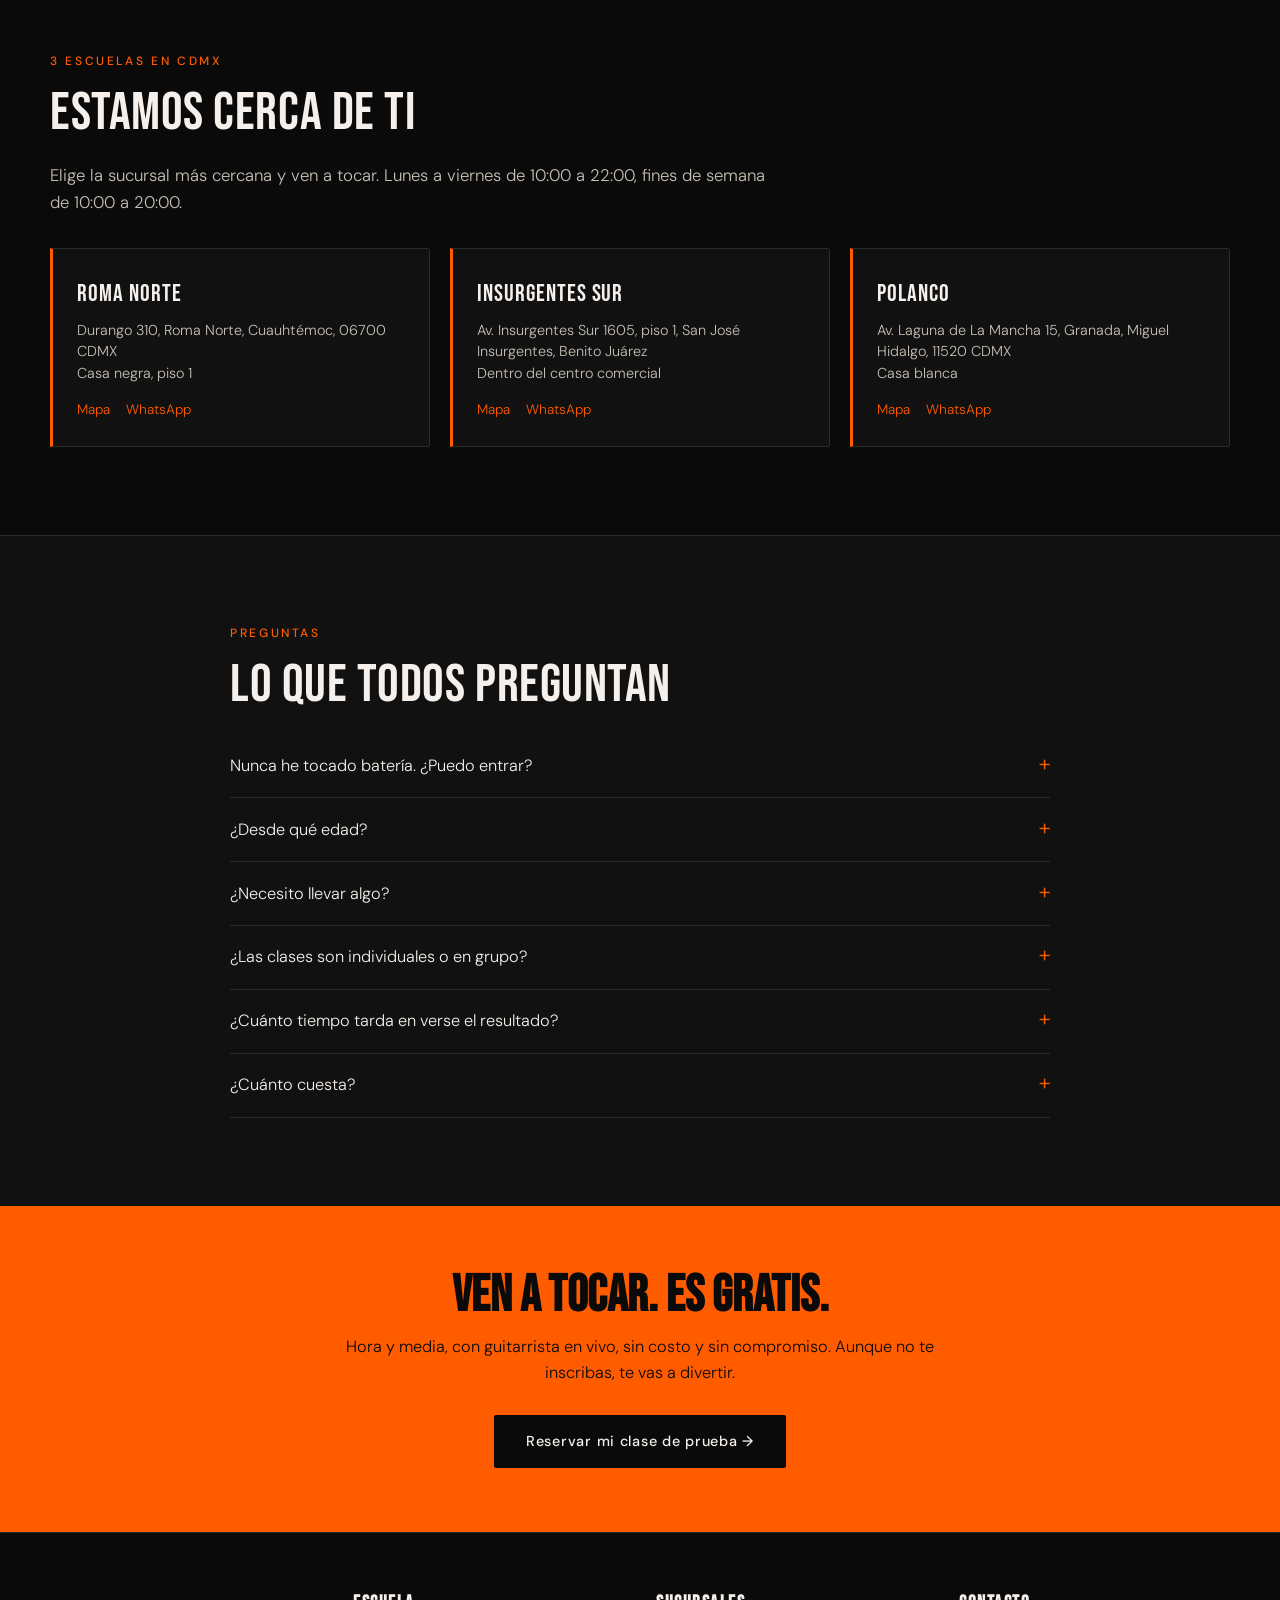
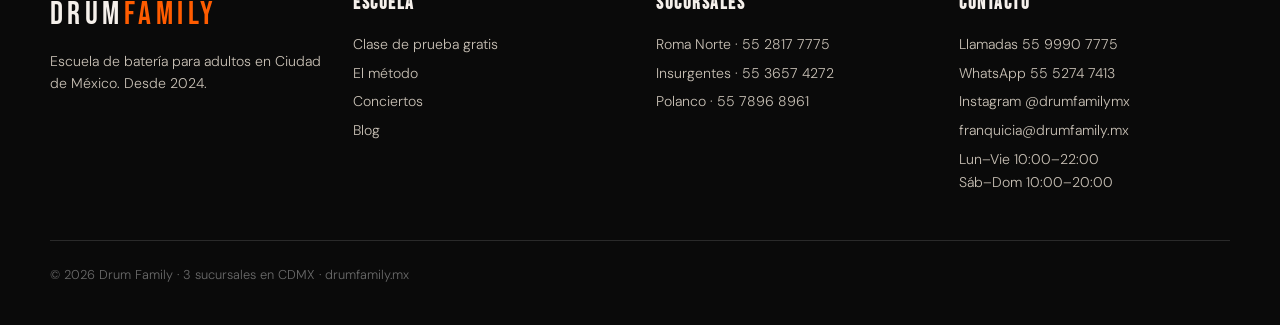
==== commit b12072ed: "Add files via upload" ====
--- a/index.html
+++ b/index.html
@@ -1,832 +1,343 @@
 <!DOCTYPE html>
-<html lang="es">
+<html lang="es-MX">
 <head>
 <meta charset="UTF-8">
 <meta name="viewport" content="width=device-width, initial-scale=1.0">
-<title>Drum Family — Escuela de Batería | CDMX</title>
-<meta name="description" content="Drum Family es una escuela de batería con 3 sucursales en CDMX. Tocas desde el primer día. Comunidad, conciertos, y mucho drive. Para adultos.">
+<title>Clases de Batería para Adultos en CDMX | Drum Family</title>
+<meta name="description" content="Escuela de batería para adultos en Ciudad de México. Tocas desde la primera clase con guitarrista en vivo. En 6 meses subes al escenario. 3 sucursales: Roma Norte, Insurgentes Sur y Polanco. Clase de prueba gratis.">
+<link rel="canonical" href="https://drumfamily.mx/">
+<meta name="robots" content="index, follow">
+
+<meta property="og:type" content="website">
+<meta property="og:title" content="Drum Family — Clases de batería para adultos en CDMX">
+<meta property="og:description" content="Tocas desde la primera clase. En 6 meses subes al escenario con una banda de verdad. Clase de prueba gratis en Roma Norte, Insurgentes Sur y Polanco.">
+<meta property="og:url" content="https://drumfamily.mx/">
+<meta property="og:image" content="https://drumfamily.mx/assets/hero-bg.jpg">
+<meta property="og:locale" content="es_MX">
+<meta name="twitter:card" content="summary_large_image">
+
 <link rel="preconnect" href="https://fonts.googleapis.com">
 <link rel="preconnect" href="https://fonts.gstatic.com" crossorigin>
-<link href="https://fonts.googleapis.com/css2?family=Bebas+Neue&family=DM+Sans:ital,wght@0,300;0,400;0,500;1,300&display=swap" rel="stylesheet">
+<link href="https://fonts.googleapis.com/css2?family=Bebas+Neue&family=DM+Sans:wght@300;400;500&display=swap" rel="stylesheet">
+<link rel="stylesheet" href="assets/site.css">
 <style>
-  *, *::before, *::after { box-sizing: border-box; margin: 0; padding: 0; }
-
-  :root {
-    --orange: #FF5C00;
-    --orange-dark: #CC4A00;
-    --orange-glow: #FF5C0022;
-    --black: #0A0A0A;
-    --gray: #111111;
-    --gray-mid: #1C1C1C;
-    --gray-light: #2A2A2A;
-    --white: #F5F0EB;
-    --white-dim: #C8C0B5;
-  }
-
-  html { scroll-behavior: smooth; }
-
-  body {
-    background: var(--black);
-    color: var(--white);
-    font-family: 'DM Sans', sans-serif;
-    font-weight: 300;
-    line-height: 1.6;
-    overflow-x: hidden;
-  }
-
-  /* ── NAV ── */
-  nav {
-    position: fixed;
-    top: 0; left: 0; right: 0;
-    z-index: 100;
-    display: flex;
-    align-items: center;
-    justify-content: space-between;
-    padding: 1.25rem 2.5rem;
-    background: rgba(10,10,10,0.85);
-    backdrop-filter: blur(12px);
-    border-bottom: 1px solid #222;
-  }
-  .nav-logo {
-    font-family: 'Bebas Neue', sans-serif;
-    font-size: 1.6rem;
-    letter-spacing: 0.12em;
-    color: var(--white);
-    text-decoration: none;
-  }
-  .nav-logo span { color: var(--orange); }
-  .nav-cta {
-    background: var(--orange);
-    color: var(--black);
-    font-family: 'DM Sans', sans-serif;
-    font-weight: 500;
-    font-size: 0.85rem;
-    letter-spacing: 0.08em;
-    text-transform: uppercase;
-    text-decoration: none;
-    padding: 0.55rem 1.4rem;
-    border-radius: 2px;
-    transition: background 0.2s;
-  }
-  .nav-cta:hover { background: var(--orange-dark); }
-
-  /* ── HERO ── */
-  .hero {
-    min-height: 100vh;
-    display: flex;
-    flex-direction: column;
-    justify-content: flex-end;
-    padding: 0 2.5rem 5rem;
-    position: relative;
-    background: var(--black);
-    overflow: hidden;
-  }
-  .hero-bg {
-    position: absolute;
-    inset: 0;
-    background-image:
-      linear-gradient(180deg, rgba(10,10,10,0.45) 0%, rgba(10,10,10,0.7) 55%, rgba(10,10,10,0.95) 100%),
-      radial-gradient(ellipse 60% 50% at 70% 40%, rgba(255,92,0,0.18) 0%, transparent 70%),
+  .hero{min-height:100vh;display:flex;flex-direction:column;justify-content:flex-end;padding:0 2.5rem 5rem;position:relative;overflow:hidden}
+  .hero-bg{position:absolute;inset:0;
+    background-image:linear-gradient(180deg,rgba(10,10,10,.45) 0%,rgba(10,10,10,.7) 55%,rgba(10,10,10,.95) 100%),
+      radial-gradient(ellipse 60% 50% at 70% 40%,rgba(255,92,0,.18) 0%,transparent 70%),
       url('assets/hero-bg.jpg');
-    background-size: cover;
-    background-position: center 60%;
-    background-repeat: no-repeat;
-  }
-  .hero-bg::after {
-    content: '';
-    position: absolute;
-    inset: 0;
-    background:
-      repeating-linear-gradient(
-        0deg,
-        transparent,
-        transparent 79px,
-        rgba(255,255,255,0.025) 80px
-      ),
-      repeating-linear-gradient(
-        90deg,
-        transparent,
-        transparent 79px,
-        rgba(255,255,255,0.025) 80px
-      );
-  }
-  .hero-logo {
-    max-width: min(70vw, 480px);
-    width: 100%;
-    height: auto;
-    opacity: 0;
-    animation: fadeUp 0.8s 0.4s forwards;
-    filter: drop-shadow(0 8px 24px rgba(0,0,0,0.7));
-  }
-  .hero-tag {
-    position: relative;
-    z-index: 1;
-    font-size: 0.78rem;
-    letter-spacing: 0.2em;
-    text-transform: uppercase;
-    color: var(--orange);
-    margin-bottom: 1.2rem;
-    opacity: 0;
-    animation: fadeUp 0.8s 0.2s forwards;
-  }
-  .hero h1 {
-    position: relative;
-    z-index: 1;
-    font-family: 'Bebas Neue', sans-serif;
-    font-size: clamp(5rem, 14vw, 13rem);
-    line-height: 0.9;
-    letter-spacing: 0.02em;
-    color: var(--white);
-    opacity: 0;
-    animation: fadeUp 0.8s 0.4s forwards;
-  }
-  .hero h1 em {
-    font-style: normal;
-    color: var(--orange);
-    display: block;
-  }
-  .hero-sub {
-    position: relative;
-    z-index: 1;
-    margin-top: 2rem;
-    font-size: 1.1rem;
-    color: var(--white-dim);
-    max-width: 42ch;
-    opacity: 0;
-    animation: fadeUp 0.8s 0.6s forwards;
-  }
-  .hero-sub strong { color: var(--white); font-weight: 500; }
-  .hero-actions {
-    position: relative;
-    z-index: 1;
-    margin-top: 2.5rem;
-    display: flex;
-    gap: 1rem;
-    flex-wrap: wrap;
-    opacity: 0;
-    animation: fadeUp 0.8s 0.8s forwards;
-  }
-  .btn-primary {
-    background: var(--orange);
-    color: var(--black);
-    font-family: 'DM Sans', sans-serif;
-    font-weight: 500;
-    font-size: 0.9rem;
-    letter-spacing: 0.08em;
-    text-transform: uppercase;
-    text-decoration: none;
-    padding: 0.9rem 2rem;
-    border-radius: 2px;
-    transition: background 0.2s;
-    display: inline-block;
-  }
-  .btn-primary:hover { background: var(--orange-dark); }
-  .btn-ghost {
-    color: var(--white);
-    font-family: 'DM Sans', sans-serif;
-    font-size: 0.9rem;
-    letter-spacing: 0.06em;
-    text-decoration: none;
-    padding: 0.9rem 2rem;
-    border: 1px solid rgba(255,255,255,0.2);
-    border-radius: 2px;
-    transition: border-color 0.2s;
-    display: inline-block;
-  }
-  .btn-ghost:hover { border-color: var(--orange); color: var(--orange); }
-
-  /* ── TICKER ── */
-  .ticker {
-    background: var(--orange);
-    color: var(--black);
-    overflow: hidden;
-    white-space: nowrap;
-    padding: 0.75rem 0;
-  }
-  .ticker-inner {
-    display: inline-flex;
-    animation: ticker 20s linear infinite;
-  }
-  .ticker-text {
-    font-family: 'Bebas Neue', sans-serif;
-    font-size: 1.1rem;
-    letter-spacing: 0.15em;
-    padding: 0 3rem;
-  }
-  .ticker-dot { color: rgba(0,0,0,0.4); }
-
-  /* ── SECTIONS ── */
-  section { padding: 6rem 2.5rem; }
-  .section-label {
-    font-size: 0.75rem;
-    letter-spacing: 0.25em;
-    text-transform: uppercase;
-    color: var(--orange);
-    margin-bottom: 1rem;
-  }
-  .section-title {
-    font-family: 'Bebas Neue', sans-serif;
-    font-size: clamp(2.8rem, 6vw, 5rem);
-    line-height: 1;
-    letter-spacing: 0.04em;
-    color: var(--white);
-    margin-bottom: 1.5rem;
-  }
-
-  /* ── WHY ── */
-  .why { background: var(--gray); }
-  .why-grid {
-    display: grid;
-    grid-template-columns: repeat(auto-fit, minmax(260px, 1fr));
-    gap: 1px;
-    margin-top: 3.5rem;
-    border: 1px solid #222;
-  }
-  .why-card {
-    padding: 2.5rem 2rem;
-    background: var(--gray);
-    border: 1px solid #222;
-    transition: background 0.3s;
-  }
-  .why-card:hover { background: var(--gray-mid); }
-  .why-num {
-    font-family: 'Bebas Neue', sans-serif;
-    font-size: 3.5rem;
-    color: var(--orange);
-    line-height: 1;
-    margin-bottom: 0.75rem;
-    opacity: 0.7;
-  }
-  .why-card h3 {
-    font-family: 'DM Sans', sans-serif;
-    font-weight: 500;
-    font-size: 1.1rem;
-    margin-bottom: 0.5rem;
-    color: var(--white);
-  }
-  .why-card p {
-    font-size: 0.95rem;
-    color: var(--white-dim);
-    line-height: 1.65;
-  }
-
-  /* ── ABOUT ── */
-  .about { background: var(--black); }
-  .about-inner {
-    display: grid;
-    grid-template-columns: 1fr 1fr;
-    gap: 5rem;
-    align-items: center;
-    max-width: 1100px;
-  }
-  .about-right p {
-    color: var(--white-dim);
-    font-size: 1.05rem;
-    line-height: 1.8;
-    margin-bottom: 1.2rem;
-  }
-  .about-right p strong { color: var(--white); font-weight: 500; }
-  .about-visual {
-    aspect-ratio: 4/5;
-    background: var(--gray-mid);
-    border-radius: 2px;
-    border: 1px solid #222;
-    display: flex;
-    align-items: center;
-    justify-content: center;
-    position: relative;
-    overflow: hidden;
-  }
-  .about-visual img.about-photo {
-    position: absolute;
-    inset: 0;
-    width: 100%;
-    height: 100%;
-    object-fit: cover;
-    object-position: center 35%;
-  }
-  .about-visual::before {
-    content: '';
-    position: absolute;
-    inset: 0;
-    background:
-      linear-gradient(180deg, rgba(10,10,10,0.15) 0%, rgba(10,10,10,0.65) 100%),
-      radial-gradient(ellipse 80% 60% at 50% 60%, rgba(255,92,0,0.12) 0%, transparent 70%);
-    z-index: 1;
-  }
-  .about-logo {
-    position: relative;
-    z-index: 2;
-    width: 50%;
-    max-width: 190px;
-    filter: drop-shadow(0 6px 20px rgba(0,0,0,0.6));
-  }
-
-  /* ── STATS ── */
-  .stats {
-    background: var(--orange);
-    padding: 4rem 2.5rem;
-  }
-  .stats-grid {
-    display: grid;
-    grid-template-columns: repeat(auto-fit, minmax(180px, 1fr));
-    gap: 2rem;
-    max-width: 900px;
-    margin: 0 auto;
-    text-align: center;
-  }
-  .stat-num {
-    font-family: 'Bebas Neue', sans-serif;
-    font-size: 5rem;
-    color: var(--black);
-    line-height: 1;
-  }
-  .stat-label {
-    font-size: 0.85rem;
-    font-weight: 500;
-    letter-spacing: 0.1em;
-    text-transform: uppercase;
-    color: rgba(0,0,0,0.6);
-    margin-top: 0.3rem;
-  }
-
-  /* ── CONTACT ── */
-  .contact { background: var(--gray); }
-  .contact-inner {
-    display: grid;
-    grid-template-columns: 1fr 1fr;
-    gap: 5rem;
-    align-items: start;
-    max-width: 1000px;
-  }
-  .contact-item {
-    display: flex;
-    gap: 1.2rem;
-    align-items: flex-start;
-    margin-bottom: 2rem;
-  }
-  .contact-icon {
-    width: 42px;
-    height: 42px;
-    background: var(--orange-glow);
-    border: 1px solid rgba(255,92,0,0.3);
-    border-radius: 2px;
-    display: flex;
-    align-items: center;
-    justify-content: center;
-    flex-shrink: 0;
-    font-size: 1.2rem;
-  }
-  .contact-detail-label {
-    font-size: 0.75rem;
-    letter-spacing: 0.15em;
-    text-transform: uppercase;
-    color: var(--orange);
-    margin-bottom: 0.2rem;
-  }
-  .contact-detail-val {
-    font-size: 1rem;
-    color: var(--white);
-  }
-  .contact-detail-val a {
-    color: var(--white);
-    text-decoration: none;
-  }
-  .contact-detail-val a:hover { color: var(--orange); }
-  .contact-right p {
-    color: var(--white-dim);
-    font-size: 1rem;
-    line-height: 1.75;
-    margin-bottom: 1.5rem;
-  }
-
-  /* ── FOOTER ── */
-  footer {
-    background: var(--black);
-    border-top: 1px solid #1a1a1a;
-    padding: 2.5rem 2.5rem;
-    display: flex;
-    align-items: center;
-    justify-content: space-between;
-    flex-wrap: wrap;
-    gap: 1rem;
-  }
-  .footer-logo {
-    font-family: 'Bebas Neue', sans-serif;
-    font-size: 1.4rem;
-    letter-spacing: 0.12em;
-    color: var(--white-dim);
-  }
-  .footer-logo span { color: var(--orange); }
-  .footer-copy {
-    font-size: 0.8rem;
-    color: #444;
-  }
-
-  /* ── LOCATIONS ── */
-  .locations { background: var(--black); }
-  .locations-grid {
-    display: grid;
-    grid-template-columns: repeat(auto-fit, minmax(280px, 1fr));
-    gap: 1.5rem;
-  }
-  .location-card {
-    background: var(--gray-mid);
-    border: 1px solid #222;
-    border-radius: 2px;
-    padding: 2rem;
-    transition: border-color 0.2s;
-  }
-  .location-card:hover { border-color: var(--orange); }
-  .location-name {
-    font-family: 'Bebas Neue', sans-serif;
-    font-size: 1.5rem;
-    letter-spacing: 0.04em;
-    color: var(--orange);
-    margin-bottom: 0.75rem;
-  }
-  .location-address {
-    color: var(--white-dim);
-    font-size: 0.95rem;
-    line-height: 1.5;
-  }
-  .map-wrap {
-    margin-top: 3rem;
-    border: 1px solid #222;
-    border-radius: 2px;
-    overflow: hidden;
-    background: var(--gray);
-  }
-
-  /* ── FRANCHISE ── */
-  .franchise {
-    background: var(--orange);
-    padding: 5rem 2.5rem;
-  }
-  .franchise-inner {
-    max-width: 900px;
-  }
-  .franchise .section-label { color: var(--black); opacity: 0.7; }
-  .franchise .section-title { color: var(--black); }
-  .franchise-text {
-    color: rgba(0,0,0,0.75);
-    font-size: 1.1rem;
-    line-height: 1.75;
-    max-width: 65ch;
-    margin-bottom: 1.2rem;
-  }
-  .franchise-text strong { color: var(--black); }
-  .franchise-points {
-    display: grid;
-    grid-template-columns: repeat(auto-fit, minmax(200px, 1fr));
-    gap: 1.5rem;
-    margin: 2rem 0 2.5rem;
-  }
-  .franchise-point {
-    background: rgba(10,10,10,0.08);
-    border: 1px solid rgba(10,10,10,0.15);
-    border-radius: 2px;
-    padding: 1.25rem 1.5rem;
-  }
-  .franchise-point-title {
-    font-weight: 500;
-    color: var(--black);
-    font-size: 0.95rem;
-    margin-bottom: 0.3rem;
-  }
-  .franchise-point-desc {
-    color: rgba(10,10,10,0.7);
-    font-size: 0.88rem;
-    line-height: 1.5;
-  }
-  .btn-dark {
-    background: var(--black);
-    color: var(--white);
-    font-family: 'DM Sans', sans-serif;
-    font-weight: 500;
-    font-size: 0.9rem;
-    letter-spacing: 0.08em;
-    text-transform: uppercase;
-    text-decoration: none;
-    padding: 0.9rem 2rem;
-    border-radius: 2px;
-    transition: background 0.2s;
-    display: inline-block;
-  }
-  .btn-dark:hover { background: #222; }
-
-  /* ── KEYFRAMES ── */
-  @keyframes fadeUp {
-    from { opacity: 0; transform: translateY(24px); }
-    to { opacity: 1; transform: translateY(0); }
-  }
-  @keyframes ticker {
-    from { transform: translateX(0); }
-    to { transform: translateX(-50%); }
-  }
-
-  /* ── RESPONSIVE ── */
-  @media (max-width: 768px) {
-    nav { padding: 1rem 1.25rem; }
-    .hero { padding: 0 1.25rem 4rem; }
-    section { padding: 4rem 1.25rem; }
-    .about-inner, .contact-inner { grid-template-columns: 1fr; gap: 2.5rem; }
-    .stats { padding: 3rem 1.25rem; }
-    footer { padding: 2rem 1.25rem; }
-    .franchise { padding: 3.5rem 1.25rem; }
-  }
+    background-size:cover;background-position:center 60%}
+  .hero>*{position:relative;z-index:1}
+  .hero-tag{font-size:.78rem;letter-spacing:.22em;text-transform:uppercase;color:var(--orange);margin-bottom:1.5rem}
+  .hero-logo{max-width:min(70vw,480px);filter:drop-shadow(0 8px 24px rgba(0,0,0,.7))}
+  .hero-sub{max-width:56ch;color:var(--white-dim);font-size:1.1rem;margin-top:1.6rem}
+  .hero-sub strong{color:var(--white);font-weight:500}
+  .hero .actions{margin-top:2rem}
+  @media(max-width:860px){.hero{padding:0 1.2rem 3.5rem}}
+  .split{display:grid;grid-template-columns:1fr 1fr;gap:3rem;align-items:center}
+  @media(max-width:860px){.split{grid-template-columns:1fr;gap:2rem}}
+  .ig-embed{border:1px solid var(--gray-light);border-radius:3px;overflow:hidden}
 </style>
 </head>
 <body>
 
-<!-- NAV -->
 <nav>
-  <a href="#" class="nav-logo">DRUM<span>FAMILY</span></a>
-  <a href="#contacto" class="nav-cta">Primera clase</a>
+  <a href="/" class="nav-logo">DRUM<span>FAMILY</span></a>
+  <div class="nav-links">
+    <a href="#metodo">El método</a>
+    <a href="#conciertos">Conciertos</a>
+    <a href="#sucursales">Sucursales</a>
+    <a href="blog.html">Blog</a>
+    <a href="clase-de-prueba.html" class="nav-cta">Clase gratis</a>
+  </div>
 </nav>
 
 <!-- HERO -->
-<section class="hero" id="inicio">
+<header class="hero">
   <div class="hero-bg"></div>
-  <p class="hero-tag">Escuela de Batería · Roma Norte · CDMX</p>
-  <h1 style="position:relative; z-index:1;">
-    <img src="assets/logo.png" alt="Drum Family" class="hero-logo">
-  </h1>
+  <p class="hero-tag">Escuela de batería para adultos · Ciudad de México</p>
+  <h1><img src="assets/logo.png" alt="Drum Family — escuela de batería en CDMX" class="hero-logo"></h1>
   <p class="hero-sub">
-    <strong>Tocas desde el primer día.</strong> Reserva tu <strong>clase de prueba gratis</strong> y toca tus primeras canciones acompañado de un guitarrista — como una verdadera estrella de rock.
+    <strong>Tocas desde el primer día.</strong> Nunca has agarrado unas baquetas y en 6 meses estás tocando tu primera canción en el escenario, con una banda de verdad. Así funciona aquí.
   </p>
-  <div class="hero-actions">
-    <a href="https://wa.me/525521342799?text=Hola%2C%20quiero%20reservar%20mi%20clase%20de%20prueba%20gratis" class="btn-primary" target="_blank" rel="noopener">Reserva tu clase gratis →</a>
-    <a href="tel:+5255999007775" class="btn-ghost">Llámanos: 55 9990 7775</a>
-  </div>
-  <p style="margin-top:1.5rem; font-size:0.85rem; color:var(--white-dim); opacity:0; animation: fadeUp 0.8s 1s forwards;">
-    📞 Llamadas: <a href="tel:+5255999007775" style="color:var(--white-dim); text-decoration:underline;">55 9990 7775</a> &nbsp;·&nbsp; 💬 WhatsApp: <a href="https://wa.me/525521342799" style="color:var(--white-dim); text-decoration:underline;" target="_blank" rel="noopener">55 2134 2799</a>
+  <div class="actions">
+    <a href="clase-de-prueba.html" class="btn-primary">Reserva tu clase de prueba gratis →</a>
+    <a href="#metodo" class="btn-ghost">Cómo funciona</a>
+  </div>
+  <p style="margin-top:1.4rem;font-size:.88rem;color:var(--white-dim)">
+    Llámanos al <a href="tel:+525599907775" style="color:var(--white-dim);text-decoration:underline">55 9990 7775</a> &nbsp;·&nbsp; WhatsApp <a href="https://wa.me/525552747413" target="_blank" rel="noopener" style="color:var(--white-dim);text-decoration:underline">55 5274 7413</a>
   </p>
-</section>
-
-<!-- TICKER -->
+</header>
+
 <div class="ticker">
   <div class="ticker-inner">
-    <span class="ticker-text">TOCAS DESDE EL PRIMER DÍA <span class="ticker-dot">●</span></span>
-    <span class="ticker-text">COMUNIDAD REAL <span class="ticker-dot">●</span></span>
-    <span class="ticker-text">CONCIERTOS PARA ESTUDIANTES <span class="ticker-dot">●</span></span>
-    <span class="ticker-text">MUCHO DRIVE <span class="ticker-dot">●</span></span>
-    <span class="ticker-text">SOLO BATERÍA. LO MEJOR EN BATERÍA. <span class="ticker-dot">●</span></span>
-    <span class="ticker-text">TOCAS DESDE EL PRIMER DÍA <span class="ticker-dot">●</span></span>
-    <span class="ticker-text">COMUNIDAD REAL <span class="ticker-dot">●</span></span>
-    <span class="ticker-text">CONCIERTOS PARA ESTUDIANTES <span class="ticker-dot">●</span></span>
-    <span class="ticker-text">MUCHO DRIVE <span class="ticker-dot">●</span></span>
-    <span class="ticker-text">SOLO BATERÍA. LO MEJOR EN BATERÍA. <span class="ticker-dot">●</span></span>
+    <span class="ticker-text">TOCAS DESDE EL PRIMER DÍA ●</span>
+    <span class="ticker-text">+2,000 EGRESADOS ●</span>
+    <span class="ticker-text">750 ALUMNOS CADA MES ●</span>
+    <span class="ticker-text">CONCIERTOS DE VERDAD ●</span>
+    <span class="ticker-text">SOLO BATERÍA ●</span>
+    <span class="ticker-text">TOCAS DESDE EL PRIMER DÍA ●</span>
+    <span class="ticker-text">+2,000 EGRESADOS ●</span>
+    <span class="ticker-text">750 ALUMNOS CADA MES ●</span>
+    <span class="ticker-text">CONCIERTOS DE VERDAD ●</span>
+    <span class="ticker-text">SOLO BATERÍA ●</span>
   </div>
 </div>
-
-<!-- WHY -->
-<section class="why" id="por-que">
-  <p class="section-label">Por qué Drum Family</p>
-  <h2 class="section-title">Diferente desde el día uno</h2>
-  <div class="why-grid">
-    <div class="why-card">
-      <div class="why-num">01</div>
-      <h3>Tocas en la primera clase</h3>
-      <p>Sin escalas, sin teoría. Agarras las baquetas y empiezas a tocar. Así de simple, así de efectivo.</p>
-    </div>
-    <div class="why-card">
-      <div class="why-num">02</div>
-      <h3>Solo batería</h3>
-      <p>Somos un monoconcepto. No enseñamos guitarra ni piano. Solo batería — y por eso somos los mejores en eso.</p>
-    </div>
-    <div class="why-card">
-      <div class="why-num">03</div>
-      <h3>Para adultos</h3>
-      <p>Metodología diseñada para adultos que trabajan, que tienen poco tiempo pero quieren aprender de verdad.</p>
-    </div>
-    <div class="why-card">
-      <div class="why-num">04</div>
-      <h3>Comunidad y conciertos</h3>
-      <p>Organizamos eventos y conciertos para estudiantes. Vas a encontrar tu tribu aquí.</p>
-    </div>
-  </div>
-</section>
-
-<!-- LOCATIONS -->
-<section class="locations" id="sucursales">
-  <p class="section-label">3 escuelas en CDMX</p>
-  <h2 class="section-title">Estamos cerca de ti</h2>
-  <p style="color:var(--white-dim); font-size:1.05rem; max-width:60ch; margin-bottom:3rem;">
-    Drum Family ya tiene presencia en tres puntos de la Ciudad de México. Elige la sucursal más cercana y ven a tocar.
-  </p>
-  <div class="locations-grid">
-    <div class="location-card">
-      <div class="location-name">Drum Family Roma Norte</div>
-      <div class="location-address">📍 Durango 310, Roma Norte, Cuauhtémoc, CDMX</div>
-      <a href="https://share.google/Sdh30KKNVXvcXbRUY" target="_blank" rel="noopener" style="color:var(--orange); font-size:0.85rem; text-decoration:none; display:inline-block; margin-top:0.75rem;">Ver en el mapa →</a>
-    </div>
-    <div class="location-card">
-      <div class="location-name">Drum Family Insurgentes Sur</div>
-      <div class="location-address">📍 Av. Insurgentes Sur 1605, Piso 1, San José Insurgentes, Benito Juárez, CDMX</div>
-      <a href="https://share.google/PrjdriMAVLObMJOh7" target="_blank" rel="noopener" style="color:var(--orange); font-size:0.85rem; text-decoration:none; display:inline-block; margin-top:0.75rem;">Ver en el mapa →</a>
-    </div>
-    <div class="location-card">
-      <div class="location-name">Drum Family Polanco</div>
-      <div class="location-address">📍 Laguna de La Mancha 15, Granada, Miguel Hidalgo, 11520, CDMX</div>
-      <a href="https://share.google/7H0gw3v36w0kLvQTD" target="_blank" rel="noopener" style="color:var(--orange); font-size:0.85rem; text-decoration:none; display:inline-block; margin-top:0.75rem;">Ver en el mapa →</a>
-    </div>
-  </div>
-  <div class="map-wrap">
-    <svg viewBox="0 0 800 420" xmlns="http://www.w3.org/2000/svg" style="width:100%; height:auto; display:block;">
-      <rect width="800" height="420" fill="#111111"/>
-      <!-- subtle grid -->
-      <g stroke="#1f1f1f" stroke-width="1">
-        <line x1="0" y1="105" x2="800" y2="105"/>
-        <line x1="0" y1="210" x2="800" y2="210"/>
-        <line x1="0" y1="315" x2="800" y2="315"/>
-        <line x1="200" y1="0" x2="200" y2="420"/>
-        <line x1="400" y1="0" x2="400" y2="420"/>
-        <line x1="600" y1="0" x2="600" y2="420"/>
-      </g>
-      <!-- connecting lines between schools -->
-      <line x1="430" y1="90" x2="270" y2="230" stroke="#FF5C00" stroke-width="1.5" stroke-dasharray="6 6" opacity="0.5"/>
-      <line x1="270" y1="230" x2="610" y2="330" stroke="#FF5C00" stroke-width="1.5" stroke-dasharray="6 6" opacity="0.5"/>
-      <!-- Polanco (north) -->
-      <circle cx="430" cy="90" r="9" fill="#FF5C00"/>
-      <circle cx="430" cy="90" r="16" fill="none" stroke="#FF5C00" stroke-width="1.5" opacity="0.4"/>
-      <text x="430" y="60" fill="#F5F0EB" font-family="DM Sans, sans-serif" font-size="15" font-weight="500" text-anchor="middle">Polanco</text>
-      <text x="430" y="118" fill="#C8C0B5" font-family="DM Sans, sans-serif" font-size="11" text-anchor="middle">Laguna de La Mancha 15</text>
-      <!-- Roma Norte (center) -->
-      <circle cx="270" cy="230" r="9" fill="#FF5C00"/>
-      <circle cx="270" cy="230" r="16" fill="none" stroke="#FF5C00" stroke-width="1.5" opacity="0.4"/>
-      <text x="270" y="200" fill="#F5F0EB" font-family="DM Sans, sans-serif" font-size="15" font-weight="500" text-anchor="middle">Roma Norte</text>
-      <text x="270" y="258" fill="#C8C0B5" font-family="DM Sans, sans-serif" font-size="11" text-anchor="middle">Durango 310</text>
-      <!-- Insurgentes Sur (south) -->
-      <circle cx="610" cy="330" r="9" fill="#FF5C00"/>
-      <circle cx="610" cy="330" r="16" fill="none" stroke="#FF5C00" stroke-width="1.5" opacity="0.4"/>
-      <text x="610" y="300" fill="#F5F0EB" font-family="DM Sans, sans-serif" font-size="15" font-weight="500" text-anchor="middle">Insurgentes Sur</text>
-      <text x="610" y="358" fill="#C8C0B5" font-family="DM Sans, sans-serif" font-size="11" text-anchor="middle">Av. Insurgentes Sur 1605</text>
-      <text x="20" y="400" fill="#555" font-family="DM Sans, sans-serif" font-size="10">Mapa esquemático · Ciudad de México</text>
-    </svg>
-  </div>
-</section>
-
-<!-- ABOUT -->
-<section class="about" id="nosotros">
-  <div class="about-inner">
-    <div class="about-visual">
-      <img src="assets/hero-bg.jpg" alt="Drum Family - estudiante tocando batería" class="about-photo">
-      <img src="assets/logo.png" alt="Drum Family" class="about-logo">
-    </div>
-    <div class="about-right">
-      <p class="section-label">Quiénes somos</p>
-      <h2 class="section-title">Más que una escuela</h2>
-      <p>
-        Drum Family nació con una idea sencilla: <strong>que aprender batería sea una experiencia transformadora</strong>, no un proceso largo y frustrante.
-      </p>
-      <p>
-        Estamos en Roma Norte, en el corazón de la Ciudad de México. Nuestros maestros son músicos activos, apasionados, que entienden qué necesita un adulto para progresar rápido y disfrutar el camino.
-      </p>
-      <p>
-        Más allá de las clases, somos una <strong>comunidad</strong>. Nuestros estudiantes se hacen amigos, forman bandas, y suben al escenario en los conciertos que organizamos. Eso no pasa en cualquier escuela.
-      </p>
-      <a href="#contacto" class="btn-primary">Empieza hoy</a>
-    </div>
-  </div>
-</section>
 
 <!-- STATS -->
 <div class="stats">
   <div class="stats-grid">
-    <div>
-      <div class="stat-num">100%</div>
-      <div class="stat-label">Práctica desde clase 1</div>
-    </div>
-    <div>
-      <div class="stat-num">1</div>
-      <div class="stat-label">Instrumento. El mejor.</div>
-    </div>
-    <div>
-      <div class="stat-num">∞</div>
-      <div class="stat-label">Drive garantizado</div>
-    </div>
+    <div><div class="stat-num">+2,000</div><div class="stat-label">Personas que ya pasaron por aquí</div></div>
+    <div><div class="stat-num">750</div><div class="stat-label">Alumnos activos cada mes</div></div>
+    <div><div class="stat-num">6</div><div class="stat-label">Conciertos de estudiantes</div></div>
+    <div><div class="stat-num">450</div><div class="stat-label">Personas en el último concierto</div></div>
+    <div><div class="stat-num">30</div><div class="stat-label">Maestros en el equipo</div></div>
   </div>
 </div>
 
-<!-- FRANCHISE -->
-<section class="franchise">
-  <div class="franchise-inner">
-    <p class="section-label">Franquicias</p>
-    <h2 class="section-title">Buscamos franquiciatarios en México</h2>
-    <p class="franchise-text">
-      <strong>Te damos la marca y la metodología, ya probadas en 3 escuelas.</strong> Drum Family funciona porque resuelve algo simple: adultos que quieren tocar batería de verdad, sin perder meses en teoría. Ese modelo ya opera en tres sucursales de CDMX — y queremos llevarlo a más ciudades.
+<!-- MÉTODO -->
+<section id="metodo">
+  <div class="inner">
+    <p class="section-label">Cómo funciona</p>
+    <h2 class="section-title">Edutainment: aprender tocando</h2>
+    <p class="lead">
+      No creemos en meses de teoría antes de tocar. Nuestra metodología mezcla <strong>educación y entretenimiento</strong>: clases grupales, clases individuales, maestros bateristas y guitarristas que te acompañan en vivo mientras tocas. Aprendes tocando canciones que ya conoces, desde el primer día.
     </p>
-    <p class="franchise-text">
-      Si tienes espíritu emprendedor y quieres crear un punto de encuentro en tu ciudad — un lugar donde la gente toca, hace comunidad y sube a un escenario — esta franquicia es para ti.
+    <div class="grid grid-4 mt-2">
+      <div class="card">
+        <div class="card-num">01</div>
+        <h3>Clase de prueba</h3>
+        <p>Hora y media. Tocas tus primeros ritmos aunque nunca hayas tocado nada en tu vida. Es gratis.</p>
+      </div>
+      <div class="card">
+        <div class="card-num">02</div>
+        <h3>6 meses, un nivel</h3>
+        <p>Grupales e individuales, prácticas libres y eventos. Al terminar, tocas en un concierto real sobre el escenario.</p>
+      </div>
+      <div class="card">
+        <div class="card-num">03</div>
+        <h3>6 niveles, 3 años</h3>
+        <p>El programa completo son 6 niveles de 6 meses. Cada uno te lleva más lejos, hasta tocar de verdad como baterista.</p>
+      </div>
+      <div class="card">
+        <div class="card-num">04</div>
+        <h3>Comunidad</h3>
+        <p>Jams, masterclasses, noches de karaoke y de música. Aquí la gente hace amigos, forma bandas y a veces encuentra algo más.</p>
+      </div>
+    </div>
+
+    <div class="split mt-2" style="margin-top:3.5rem">
+      <div>
+        <h2 class="section-title" style="font-size:clamp(1.8rem,4vw,2.6rem)">La promesa</h2>
+        <p class="lead">
+          En 6 meses cualquier persona — incluso alguien que nunca ha sostenido unas baquetas — toca su primera canción sobre un escenario, en una banda real, frente a público.
+        </p>
+        <p class="lead">
+          No es una frase de marketing: es lo que pasa en cada concierto desde 2024. Llevamos a la gente hasta el resultado.
+        </p>
+      </div>
+      <div>
+        <div class="card"><h3>Solo batería</h3><p>No damos guitarra ni piano. Un solo instrumento, y por eso lo hacemos mejor que nadie.</p></div>
+        <div class="card" style="margin-top:1rem"><h3>Para adultos</h3><p>Desde los 14 años. Metodología pensada para gente que trabaja y tiene poco tiempo, pero quiere aprender de verdad.</p></div>
+        <div class="card" style="margin-top:1rem"><h3>Un lugar seguro</h3><p>Un espacio abierto donde cada quien puede ser quien es, sin sentirse juzgado por no saber.</p></div>
+      </div>
+    </div>
+  </div>
+</section>
+
+<!-- CONCIERTOS -->
+<section id="conciertos" style="background:var(--gray);border-top:1px solid var(--gray-light);border-bottom:1px solid var(--gray-light)">
+  <div class="inner">
+    <p class="section-label">Nuestros conciertos</p>
+    <h2 class="section-title">Esto lo tocan nuestros alumnos</h2>
+    <p class="lead">
+      Seis conciertos desde 2024. En el último se juntaron 450 personas. Todos los que están tocando ahí empezaron sin saber nada de batería.
     </p>
-    <div class="franchise-points">
-      <div class="franchise-point">
-        <div class="franchise-point-title">Marca y metodología</div>
-        <div class="franchise-point-desc">Sistema de enseñanza probado, donde el alumno toca desde la primera clase.</div>
-      </div>
-      <div class="franchise-point">
-        <div class="franchise-point-title">3 escuelas en operación</div>
-        <div class="franchise-point-desc">No es una idea — es un modelo que ya funciona en Roma Norte, Insurgentes Sur y Polanco.</div>
-      </div>
-      <div class="franchise-point">
-        <div class="franchise-point-title">Acompañamiento</div>
-        <div class="franchise-point-desc">Te apoyamos en la apertura y en la operación de tu escuela.</div>
-      </div>
-    </div>
-    <a href="mailto:franquicia@drumfamily.mx?subject=Quiero%20información%20sobre%20la%20franquicia%20Drum%20Family" class="btn-dark">
-      Quiero ser franquiciatario →
-    </a>
-  </div>
-</section>
-
-<!-- CONTACT -->
-<section class="contact" id="contacto">
-  <div class="contact-inner">
-    <div>
-      <p class="section-label">Encuéntranos</p>
-      <h2 class="section-title">Hablemos</h2>
-
-      <div class="contact-item">
-        <div class="contact-icon">📍</div>
-        <div>
-          <div class="contact-detail-label">Drum Family Roma Norte</div>
-          <div class="contact-detail-val">
-            Durango 310, Roma Norte, Cuauhtémoc, CDMX
-          </div>
+    <div class="video-grid mt-2">
+      <div class="video" data-yt="g9B4diGhZtc"><img src="https://i.ytimg.com/vi/g9B4diGhZtc/hqdefault.jpg" alt="Concierto de estudiantes de Drum Family" loading="lazy"><span class="play"></span></div>
+      <div class="video" data-yt="BEiqRsSpR2g"><img src="https://i.ytimg.com/vi/BEiqRsSpR2g/hqdefault.jpg" alt="Alumnos de Drum Family tocando en vivo" loading="lazy"><span class="play"></span></div>
+      <div class="video" data-yt="H40h7TXECFM"><img src="https://i.ytimg.com/vi/H40h7TXECFM/hqdefault.jpg" alt="Concierto Drum Family CDMX" loading="lazy"><span class="play"></span></div>
+      <div class="video" data-yt="t9jy_Tm5j14"><img src="https://i.ytimg.com/vi/t9jy_Tm5j14/hqdefault.jpg" alt="Estudiante de batería tocando en el escenario" loading="lazy"><span class="play"></span></div>
+      <div class="video" data-yt="cgd-kA6sbtU"><img src="https://i.ytimg.com/vi/cgd-kA6sbtU/hqdefault.jpg" alt="Banda de alumnos Drum Family" loading="lazy"><span class="play"></span></div>
+      <div class="video" data-yt="_zswhkv8fTU"><img src="https://i.ytimg.com/vi/_zswhkv8fTU/hqdefault.jpg" alt="Presentación de fin de nivel Drum Family" loading="lazy"><span class="play"></span></div>
+      <div class="video" data-yt="SEO7CVmST8Y"><img src="https://i.ytimg.com/vi/SEO7CVmST8Y/hqdefault.jpg" alt="Concierto de batería en Ciudad de México" loading="lazy"><span class="play"></span></div>
+    </div>
+  </div>
+</section>
+
+<!-- COMUNIDAD -->
+<section>
+  <div class="inner">
+    <p class="section-label">Más que clases</p>
+    <h2 class="section-title">La familia</h2>
+    <p class="lead">
+      Drum Family no es solo un salón con baterías. Es un lugar donde pasan cosas: jams abiertos, masterclasses, noches de karaoke, noches de música. Nuestros alumnos llegan a aprender y se quedan por la gente.
+    </p>
+    <div class="grid grid-3 mt-2">
+      <div class="card"><h3>Jams abiertos</h3><p>Te subes a tocar con quien esté ahí. Sin ensayo previo, sin presión.</p></div>
+      <div class="card"><h3>Masterclasses</h3><p>Sesiones con bateristas invitados sobre técnica, estilos y sonido.</p></div>
+      <div class="card"><h3>Noches de música</h3><p>Karaoke, fiestas y eventos donde la escuela se convierte en otra cosa.</p></div>
+    </div>
+  </div>
+</section>
+
+<!-- INSTAGRAM -->
+<section style="background:var(--gray);border-top:1px solid var(--gray-light);border-bottom:1px solid var(--gray-light)">
+  <div class="inner split">
+    <div>
+      <p class="section-label">@drumfamilymx</p>
+      <h2 class="section-title">16,000 personas ya nos siguen</h2>
+      <p class="lead">Ahí subimos todo: conciertos, backstage, clases de prueba, momentos de la comunidad. Es la mejor forma de ver cómo es esto realmente antes de venir.</p>
+      <a href="https://www.instagram.com/drumfamilymx" target="_blank" rel="noopener" class="btn-primary">Ver el Instagram →</a>
+    </div>
+    <div class="ig-embed">
+      <a href="https://www.instagram.com/drumfamilymx" target="_blank" rel="noopener">
+        <img src="assets/instagram.jpg" alt="Feed de Instagram de Drum Family" loading="lazy">
+      </a>
+    </div>
+  </div>
+</section>
+
+<!-- SUCURSALES -->
+<section id="sucursales">
+  <div class="inner">
+    <p class="section-label">3 escuelas en CDMX</p>
+    <h2 class="section-title">Estamos cerca de ti</h2>
+    <p class="lead">Elige la sucursal más cercana y ven a tocar. Lunes a viernes de 10:00 a 22:00, fines de semana de 10:00 a 20:00.</p>
+    <div class="grid grid-3 mt-2">
+      <div class="loc-card">
+        <div class="loc-name">Roma Norte</div>
+        <div class="loc-address">Durango 310, Roma Norte, Cuauhtémoc, 06700 CDMX<br>Casa negra, piso 1</div>
+        <div class="loc-links">
+          <a href="https://maps.app.goo.gl/FCLMR5WKiFzLg5R19" target="_blank" rel="noopener">Mapa</a>
+          <a href="https://wa.me/525528177775" target="_blank" rel="noopener">WhatsApp</a>
         </div>
       </div>
-
-      <div class="contact-item">
-        <div class="contact-icon">📍</div>
-        <div>
-          <div class="contact-detail-label">Drum Family Insurgentes Sur</div>
-          <div class="contact-detail-val">
-            Av. Insurgentes Sur 1605, Piso 1, San José Insurgentes, Benito Juárez, CDMX
-          </div>
+      <div class="loc-card">
+        <div class="loc-name">Insurgentes Sur</div>
+        <div class="loc-address">Av. Insurgentes Sur 1605, piso 1, San José Insurgentes, Benito Juárez<br>Dentro del centro comercial</div>
+        <div class="loc-links">
+          <a href="https://maps.app.goo.gl/Zv4Jdz2WkG9cSoi37" target="_blank" rel="noopener">Mapa</a>
+          <a href="https://wa.me/525536574272" target="_blank" rel="noopener">WhatsApp</a>
         </div>
       </div>
-
-      <div class="contact-item">
-        <div class="contact-icon">📍</div>
-        <div>
-          <div class="contact-detail-label">Drum Family Polanco</div>
-          <div class="contact-detail-val">
-            Laguna de La Mancha 15, Granada, Miguel Hidalgo, 11520, CDMX
-          </div>
+      <div class="loc-card">
+        <div class="loc-name">Polanco</div>
+        <div class="loc-address">Av. Laguna de La Mancha 15, Granada, Miguel Hidalgo, 11520 CDMX<br>Casa blanca</div>
+        <div class="loc-links">
+          <a href="https://maps.app.goo.gl/1dxfMUiRPX2zKnf26" target="_blank" rel="noopener">Mapa</a>
+          <a href="https://wa.me/525578968961" target="_blank" rel="noopener">WhatsApp</a>
         </div>
       </div>
-
-      <div class="contact-item">
-        <div class="contact-icon">📞</div>
-        <div>
-          <div class="contact-detail-label">Llamadas</div>
-          <div class="contact-detail-val">
-            <a href="tel:+5255999007775">55 9990 7775</a>
-          </div>
-        </div>
-      </div>
-
-      <div class="contact-item">
-        <div class="contact-icon">💬</div>
-        <div>
-          <div class="contact-detail-label">WhatsApp</div>
-          <div class="contact-detail-val">
-            <a href="https://wa.me/525521342799" target="_blank" rel="noopener">55 2134 2799</a>
-          </div>
-        </div>
-      </div>
-
-      <div class="contact-item">
-        <div class="contact-icon">✉️</div>
-        <div>
-          <div class="contact-detail-label">Correo electrónico</div>
-          <div class="contact-detail-val">
-            <a href="mailto:franquicia@drumfamily.mx">franquicia@drumfamily.mx</a>
-          </div>
-        </div>
-      </div>
-    </div>
-
-    <div class="contact-right">
-      <p style="font-size:1.3rem; font-weight:500; color:var(--white); margin-bottom:1.5rem;">
-        ¿Listo para tocar?
-      </p>
-      <p>
-        Escríbenos por WhatsApp o mándanos un correo y te agendamos tu primera clase. Sin compromiso, sin letra pequeña.
-      </p>
-      <a href="https://wa.me/525521342799?text=Hola%2C%20quiero%20info%20sobre%20clases%20de%20bater%C3%ADa" class="btn-primary" target="_blank" rel="noopener">
-        WhatsApp →
-      </a>
-    </div>
-  </div>
-</section>
+    </div>
+  </div>
+</section>
+
+<!-- FAQ -->
+<section style="background:var(--gray);border-top:1px solid var(--gray-light)">
+  <div class="inner" style="max-width:820px">
+    <p class="section-label">Preguntas</p>
+    <h2 class="section-title">Lo que todos preguntan</h2>
+    <details><summary>Nunca he tocado batería. ¿Puedo entrar?</summary><p>Sí, y de hecho así llega la mayoría. La metodología está hecha exactamente para eso: en la primera clase ya estás tocando ritmos de canciones que conoces.</p></details>
+    <details><summary>¿Desde qué edad?</summary><p>Desde los 14 años. Somos una escuela para adultos y jóvenes, no un curso infantil.</p></details>
+    <details><summary>¿Necesito llevar algo?</summary><p>Nada. Baquetas, batería y todo lo demás lo ponemos nosotros.</p></details>
+    <details><summary>¿Las clases son individuales o en grupo?</summary><p>Las dos cosas. El programa combina clases grupales con clases individuales, y siempre hay un guitarrista tocando en vivo contigo.</p></details>
+    <details><summary>¿Cuánto tiempo tarda en verse el resultado?</summary><p>Seis meses. Ese es un nivel completo y termina con un concierto en el escenario. El programa completo son 6 niveles, unos 3 años.</p></details>
+    <details><summary>¿Cuánto cuesta?</summary><p>Los planes los revisamos contigo en la escuela, después de tu clase de prueba, para armar el que te queda según tus horarios y tu ritmo.</p></details>
+  </div>
+</section>
+
+<!-- CTA -->
+<div class="cta-band">
+  <h2>Ven a tocar. Es gratis.</h2>
+  <p>Hora y media, con guitarrista en vivo, sin costo y sin compromiso. Aunque no te inscribas, te vas a divertir.</p>
+  <a href="clase-de-prueba.html" class="btn-dark">Reservar mi clase de prueba →</a>
+</div>
 
 <!-- FOOTER -->
 <footer>
-  <div class="footer-logo">DRUM<span>FAMILY</span></div>
-  <div class="footer-copy">© 2025 Drum Family · 3 sucursales en CDMX · drumfamily.mx</div>
+  <div class="footer-grid">
+    <div>
+      <div class="footer-logo">DRUM<span>FAMILY</span></div>
+      <p>Escuela de batería para adultos en Ciudad de México. Desde 2024.</p>
+    </div>
+    <div>
+      <h4>Escuela</h4>
+      <a href="clase-de-prueba.html">Clase de prueba gratis</a>
+      <a href="#metodo">El método</a>
+      <a href="#conciertos">Conciertos</a>
+      <a href="blog.html">Blog</a>
+    </div>
+    <div>
+      <h4>Sucursales</h4>
+      <a href="https://wa.me/525528177775" target="_blank" rel="noopener">Roma Norte · 55 2817 7775</a>
+      <a href="https://wa.me/525536574272" target="_blank" rel="noopener">Insurgentes · 55 3657 4272</a>
+      <a href="https://wa.me/525578968961" target="_blank" rel="noopener">Polanco · 55 7896 8961</a>
+    </div>
+    <div>
+      <h4>Contacto</h4>
+      <a href="tel:+525599907775">Llamadas 55 9990 7775</a>
+      <a href="https://wa.me/525552747413" target="_blank" rel="noopener">WhatsApp 55 5274 7413</a>
+      <a href="https://www.instagram.com/drumfamilymx" target="_blank" rel="noopener">Instagram @drumfamilymx</a>
+      <a href="mailto:franquicia@drumfamily.mx">franquicia@drumfamily.mx</a>
+      <p>Lun–Vie 10:00–22:00<br>Sáb–Dom 10:00–20:00</p>
+    </div>
+  </div>
+  <div class="footer-copy">© 2026 Drum Family · 3 sucursales en CDMX · drumfamily.mx</div>
 </footer>
+
+<script>
+  document.querySelectorAll('.video').forEach(function(v){
+    v.addEventListener('click', function(){
+      var id = v.dataset.yt;
+      v.innerHTML = '<iframe src="https://www.youtube-nocookie.com/embed/' + id + '?autoplay=1&rel=0" title="Concierto Drum Family" allow="accelerometer; autoplay; encrypted-media; gyroscope; picture-in-picture" allowfullscreen></iframe>';
+    });
+  });
+</script>
+
+<script type="application/ld+json">
+{
+  "@context":"https://schema.org",
+  "@graph":[
+    {
+      "@type":"Organization",
+      "@id":"https://drumfamily.mx/#org",
+      "name":"Drum Family",
+      "url":"https://drumfamily.mx/",
+      "logo":"https://drumfamily.mx/assets/logo.png",
+      "sameAs":["https://www.instagram.com/drumfamilymx"],
+      "foundingDate":"2024"
+    },
+    {
+      "@type":"MusicSchool",
+      "name":"Drum Family Roma Norte",
+      "parentOrganization":{"@id":"https://drumfamily.mx/#org"},
+      "url":"https://drumfamily.mx/",
+      "telephone":"+525599907775",
+      "address":{"@type":"PostalAddress","streetAddress":"Durango 310, Roma Norte","addressLocality":"Cuauhtémoc","addressRegion":"CDMX","postalCode":"06700","addressCountry":"MX"},
+      "openingHours":["Mo-Fr 10:00-22:00","Sa-Su 10:00-20:00"]
+    },
+    {
+      "@type":"MusicSchool",
+      "name":"Drum Family Insurgentes Sur",
+      "parentOrganization":{"@id":"https://drumfamily.mx/#org"},
+      "url":"https://drumfamily.mx/",
+      "telephone":"+525599907775",
+      "address":{"@type":"PostalAddress","streetAddress":"Av. Insurgentes Sur 1605, piso 1, San José Insurgentes","addressLocality":"Benito Juárez","addressRegion":"CDMX","addressCountry":"MX"},
+      "openingHours":["Mo-Fr 10:00-22:00","Sa-Su 10:00-20:00"]
+    },
+    {
+      "@type":"MusicSchool",
+      "name":"Drum Family Polanco",
+      "parentOrganization":{"@id":"https://drumfamily.mx/#org"},
+      "url":"https://drumfamily.mx/",
+      "telephone":"+525599907775",
+      "address":{"@type":"PostalAddress","streetAddress":"Av. Laguna de La Mancha 15, Granada","addressLocality":"Miguel Hidalgo","addressRegion":"CDMX","postalCode":"11520","addressCountry":"MX"},
+      "openingHours":["Mo-Fr 10:00-22:00","Sa-Su 10:00-20:00"]
+    }
+  ]
+}
+</script>
 
 </body>
 </html>
--- a/assets/site.css
+++ b/assets/site.css
@@ -0,0 +1,189 @@
+/* Drum Family — hoja de estilos compartida
+   Va en el repositorio dentro de assets/site.css */
+
+*, *::before, *::after { box-sizing: border-box; margin: 0; padding: 0; }
+
+:root{
+  --orange:#FF5C00;
+  --orange-dark:#CC4A00;
+  --black:#0A0A0A;
+  --gray:#111111;
+  --gray-mid:#1C1C1C;
+  --gray-light:#2A2A2A;
+  --white:#F5F0EB;
+  --white-dim:#C8C0B5;
+  --maxw:1180px;
+}
+
+html{scroll-behavior:smooth}
+body{
+  background:var(--black);color:var(--white);
+  font-family:'DM Sans',system-ui,sans-serif;font-weight:300;line-height:1.6;
+  overflow-x:hidden;-webkit-font-smoothing:antialiased;
+}
+img{max-width:100%;display:block}
+a{color:inherit}
+
+/* ── NAV ── */
+nav{
+  position:fixed;top:0;left:0;right:0;z-index:100;
+  display:flex;align-items:center;justify-content:space-between;gap:1rem;
+  padding:1rem 2.5rem;background:rgba(10,10,10,.88);
+  backdrop-filter:blur(12px);border-bottom:1px solid #222;
+}
+.nav-logo{font-family:'Bebas Neue',sans-serif;font-size:1.6rem;letter-spacing:.12em;text-decoration:none;color:var(--white)}
+.nav-logo span{color:var(--orange)}
+.nav-links{display:flex;align-items:center;gap:1.6rem}
+.nav-links a{font-size:.85rem;letter-spacing:.04em;text-decoration:none;color:var(--white-dim);transition:color .2s}
+.nav-links a:hover,.nav-links a[aria-current="page"]{color:var(--orange)}
+.nav-cta{
+  background:var(--orange);color:var(--black)!important;font-weight:500;font-size:.85rem;
+  letter-spacing:.06em;text-transform:uppercase;text-decoration:none;
+  padding:.55rem 1.3rem;border-radius:2px;transition:background .2s;white-space:nowrap;
+}
+.nav-cta:hover{background:var(--orange-dark)}
+@media(max-width:860px){
+  nav{padding:.85rem 1.2rem}
+  .nav-links a:not(.nav-cta){display:none}
+}
+
+/* ── TIPOGRAFÍA ── */
+.section-label{
+  font-size:.75rem;letter-spacing:.22em;text-transform:uppercase;
+  color:var(--orange);font-weight:500;margin-bottom:.9rem;
+}
+.section-title{
+  font-family:'Bebas Neue',sans-serif;font-weight:400;
+  font-size:clamp(2.1rem,5vw,3.4rem);line-height:1;letter-spacing:.01em;margin-bottom:1.4rem;
+}
+.lead{color:var(--white-dim);font-size:1.05rem;max-width:65ch;margin-bottom:1.1rem}
+
+section{padding:5.5rem 2.5rem}
+.inner{max-width:var(--maxw);margin:0 auto}
+@media(max-width:860px){section{padding:3.5rem 1.2rem}}
+
+/* ── BOTONES ── */
+.btn-primary,.btn-ghost,.btn-dark{
+  display:inline-block;text-decoration:none;font-weight:500;font-size:.9rem;
+  letter-spacing:.05em;padding:.95rem 2rem;border-radius:2px;transition:.2s;
+}
+.btn-primary{background:var(--orange);color:var(--black)}
+.btn-primary:hover{background:var(--orange-dark);color:var(--white)}
+.btn-ghost{border:1px solid var(--gray-light);color:var(--white)}
+.btn-ghost:hover{border-color:var(--orange);color:var(--orange)}
+.btn-dark{background:var(--black);color:var(--white)}
+.btn-dark:hover{background:var(--gray-mid)}
+
+/* ── TICKER ── */
+.ticker{background:var(--orange);color:var(--black);padding:.85rem 0;overflow:hidden;white-space:nowrap}
+.ticker-inner{display:inline-flex;animation:scroll 32s linear infinite}
+.ticker-text{
+  font-family:'Bebas Neue',sans-serif;font-size:1.25rem;letter-spacing:.1em;
+  padding:0 1.5rem;display:inline-flex;align-items:center;gap:1.5rem;
+}
+@keyframes scroll{from{transform:translateX(0)}to{transform:translateX(-50%)}}
+@media(prefers-reduced-motion:reduce){.ticker-inner{animation:none}}
+
+/* ── TARJETAS ── */
+.grid{display:grid;gap:1.25rem}
+.grid-2{grid-template-columns:repeat(auto-fit,minmax(300px,1fr))}
+.grid-3{grid-template-columns:repeat(auto-fit,minmax(270px,1fr))}
+.grid-4{grid-template-columns:repeat(auto-fit,minmax(230px,1fr))}
+.card{
+  background:var(--gray);border:1px solid var(--gray-light);
+  border-radius:3px;padding:2rem 1.75rem;transition:border-color .2s,transform .2s;
+}
+.card:hover{border-color:var(--orange)}
+.card h3{font-size:1.15rem;font-weight:500;margin-bottom:.6rem;color:var(--white)}
+.card p{color:var(--white-dim);font-size:.95rem}
+.card-num{font-family:'Bebas Neue',sans-serif;font-size:2.2rem;color:var(--orange);line-height:1;margin-bottom:.5rem}
+
+/* ── STATS ── */
+.stats{background:var(--gray);border-top:1px solid var(--gray-light);border-bottom:1px solid var(--gray-light);padding:3.5rem 2.5rem}
+.stats-grid{max-width:var(--maxw);margin:0 auto;display:grid;grid-template-columns:repeat(auto-fit,minmax(160px,1fr));gap:2rem;text-align:center}
+.stat-num{font-family:'Bebas Neue',sans-serif;font-size:3rem;color:var(--orange);line-height:1}
+.stat-label{font-size:.85rem;color:var(--white-dim);letter-spacing:.03em;margin-top:.3rem}
+
+/* ── VIDEOS ── */
+.video-grid{display:grid;grid-template-columns:repeat(auto-fit,minmax(320px,1fr));gap:1.1rem}
+.video{
+  position:relative;aspect-ratio:16/9;border-radius:3px;overflow:hidden;
+  border:1px solid var(--gray-light);cursor:pointer;background:var(--gray);
+}
+.video img{width:100%;height:100%;object-fit:cover;transition:.3s;opacity:.75}
+.video:hover img{opacity:1;transform:scale(1.02)}
+.video iframe{width:100%;height:100%;border:0;display:block}
+.video .play{
+  position:absolute;inset:0;display:flex;align-items:center;justify-content:center;pointer-events:none;
+}
+.video .play::before{
+  content:'';width:66px;height:66px;border-radius:50%;background:var(--orange);
+  box-shadow:0 6px 24px rgba(0,0,0,.5);
+}
+.video .play::after{
+  content:'';position:absolute;border-style:solid;border-width:11px 0 11px 18px;
+  border-color:transparent transparent transparent var(--black);margin-left:5px;
+}
+.video-vertical{aspect-ratio:9/16}
+
+/* ── SUCURSALES ── */
+.loc-card{background:var(--gray);border:1px solid var(--gray-light);border-left:3px solid var(--orange);padding:1.6rem 1.5rem;border-radius:0 3px 3px 0}
+.loc-name{font-family:'Bebas Neue',sans-serif;font-size:1.5rem;letter-spacing:.04em;margin-bottom:.4rem}
+.loc-address{color:var(--white-dim);font-size:.9rem;line-height:1.5}
+.loc-links{margin-top:.9rem;display:flex;gap:1rem;flex-wrap:wrap;font-size:.85rem}
+.loc-links a{color:var(--orange);text-decoration:none}
+.loc-links a:hover{text-decoration:underline}
+
+/* ── FAQ ── */
+details{border-bottom:1px solid var(--gray-light);padding:1.15rem 0}
+details summary{cursor:pointer;font-size:1.02rem;color:var(--white);list-style:none;display:flex;justify-content:space-between;gap:1rem}
+details summary::-webkit-details-marker{display:none}
+details summary::after{content:'+';color:var(--orange);font-size:1.4rem;line-height:1}
+details[open] summary::after{content:'–'}
+details p{color:var(--white-dim);font-size:.95rem;margin-top:.7rem;max-width:75ch}
+
+/* ── CINTA CTA ── */
+.cta-band{background:var(--orange);color:var(--black);text-align:center;padding:4rem 2.5rem}
+.cta-band h2{font-family:'Bebas Neue',sans-serif;font-size:clamp(2rem,5vw,3.2rem);line-height:1;margin-bottom:.8rem}
+.cta-band p{max-width:55ch;margin:0 auto 1.8rem;font-size:1.02rem}
+.cta-band .btn-dark{background:var(--black);color:var(--white)}
+
+/* ── FOOTER ── */
+footer{background:var(--black);border-top:1px solid var(--gray-light);padding:3.5rem 2.5rem 2.5rem}
+.footer-grid{max-width:var(--maxw);margin:0 auto;display:grid;grid-template-columns:repeat(auto-fit,minmax(200px,1fr));gap:2rem}
+.footer-grid h4{font-family:'Bebas Neue',sans-serif;font-size:1.2rem;letter-spacing:.08em;margin-bottom:.8rem;color:var(--white)}
+.footer-grid a,.footer-grid p{color:var(--white-dim);font-size:.88rem;text-decoration:none;display:block;margin-bottom:.4rem}
+.footer-grid a:hover{color:var(--orange)}
+.footer-logo{font-family:'Bebas Neue',sans-serif;font-size:2rem;letter-spacing:.14em;margin-bottom:.6rem}
+.footer-logo span{color:var(--orange)}
+.footer-copy{max-width:var(--maxw);margin:2.5rem auto 0;padding-top:1.5rem;border-top:1px solid var(--gray-light);color:#6a6a6a;font-size:.8rem}
+
+/* ── ARTÍCULOS DEL BLOG ── */
+.article{max-width:760px;margin:0 auto;padding:8rem 1.5rem 4rem}
+.article h1{font-family:'Bebas Neue',sans-serif;font-size:clamp(2.3rem,6vw,3.6rem);line-height:1.02;margin-bottom:1rem}
+.article .meta{color:#6a6a6a;font-size:.82rem;letter-spacing:.06em;text-transform:uppercase;margin-bottom:2.5rem}
+.article h2{font-family:'Bebas Neue',sans-serif;font-size:1.9rem;letter-spacing:.02em;margin:2.6rem 0 .9rem;color:var(--white)}
+.article h3{font-size:1.1rem;font-weight:500;margin:1.8rem 0 .6rem}
+.article p{color:var(--white-dim);margin-bottom:1.1rem;font-size:1.02rem}
+.article ul,.article ol{color:var(--white-dim);margin:0 0 1.2rem 1.2rem}
+.article li{margin-bottom:.5rem}
+.article strong{color:var(--white);font-weight:500}
+.article blockquote{border-left:3px solid var(--orange);padding-left:1.2rem;margin:1.8rem 0;color:var(--white);font-size:1.08rem}
+.article a{color:var(--orange)}
+.article-cta{background:var(--gray);border:1px solid var(--gray-light);border-radius:3px;padding:2rem;margin:3rem 0 0;text-align:center}
+.article-cta h3{font-family:'Bebas Neue',sans-serif;font-size:1.7rem;margin-bottom:.6rem}
+.article-cta p{margin-bottom:1.3rem}
+
+.post-card{background:var(--gray);border:1px solid var(--gray-light);border-radius:3px;padding:1.8rem;text-decoration:none;display:block;transition:border-color .2s}
+.post-card:hover{border-color:var(--orange)}
+.post-card .tag{font-size:.72rem;letter-spacing:.16em;text-transform:uppercase;color:var(--orange)}
+.post-card h3{font-family:'Bebas Neue',sans-serif;font-size:1.5rem;letter-spacing:.02em;margin:.5rem 0 .5rem;color:var(--white)}
+.post-card p{color:var(--white-dim);font-size:.93rem}
+
+/* ── UTILIDADES ── */
+.page-head{padding:9rem 2.5rem 3rem;border-bottom:1px solid var(--gray-light)}
+.page-head .inner{max-width:var(--maxw);margin:0 auto}
+.center{text-align:center}
+.mt-2{margin-top:2rem}
+.actions{display:flex;gap:1rem;flex-wrap:wrap;margin-top:1.8rem}
+@media(max-width:860px){.page-head{padding:7rem 1.2rem 2.5rem}}
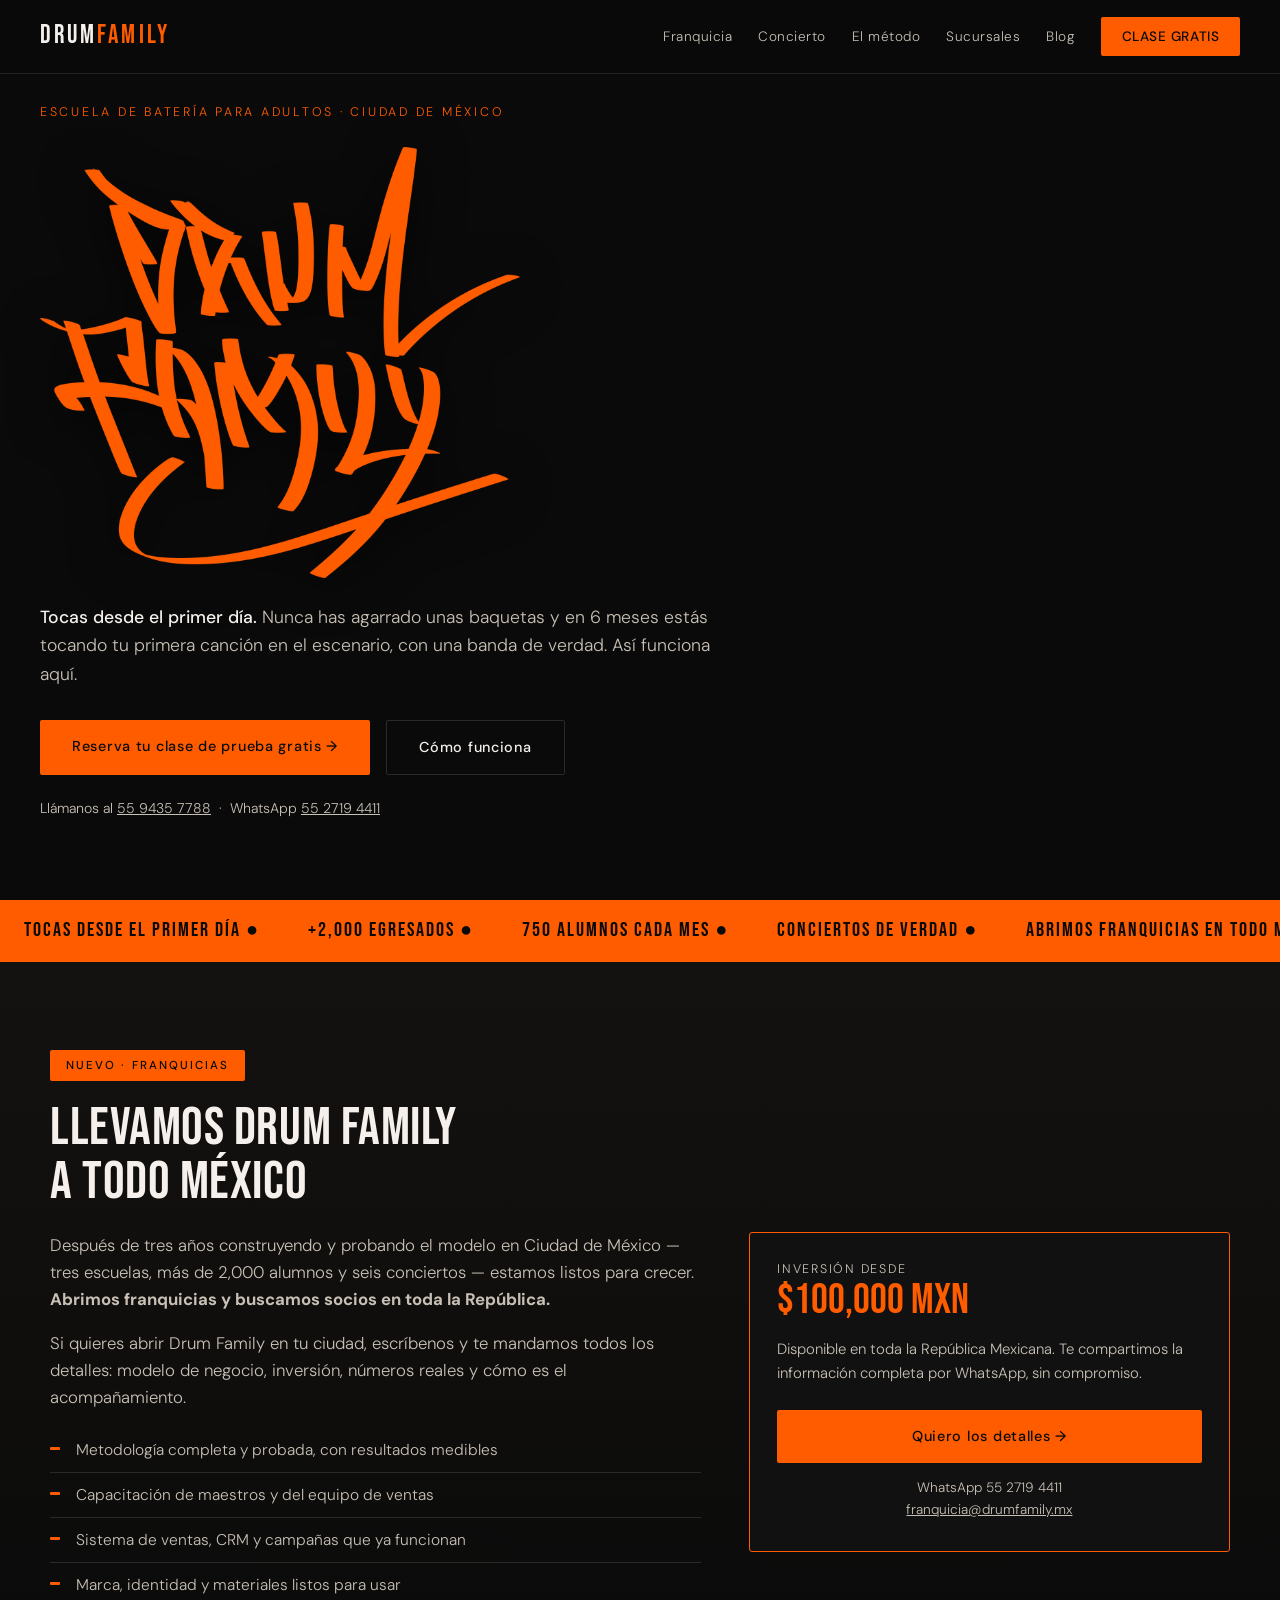
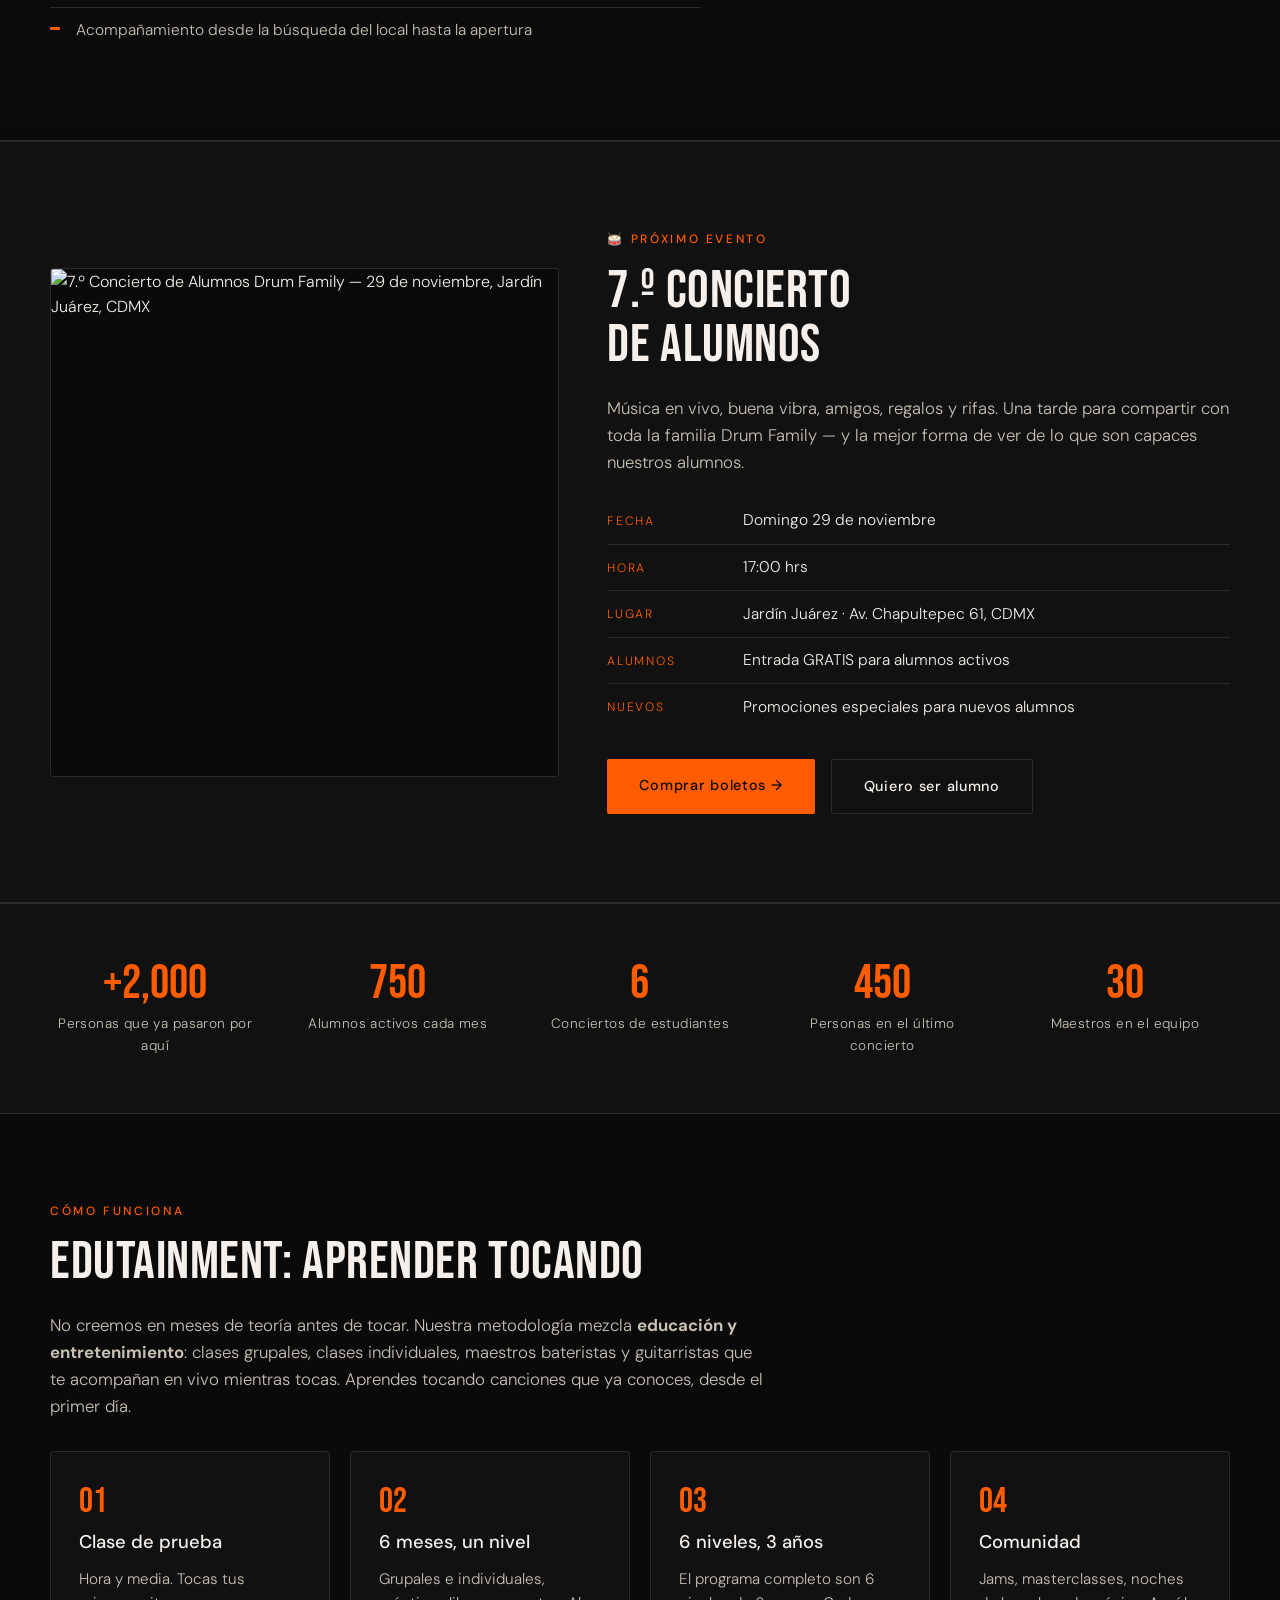
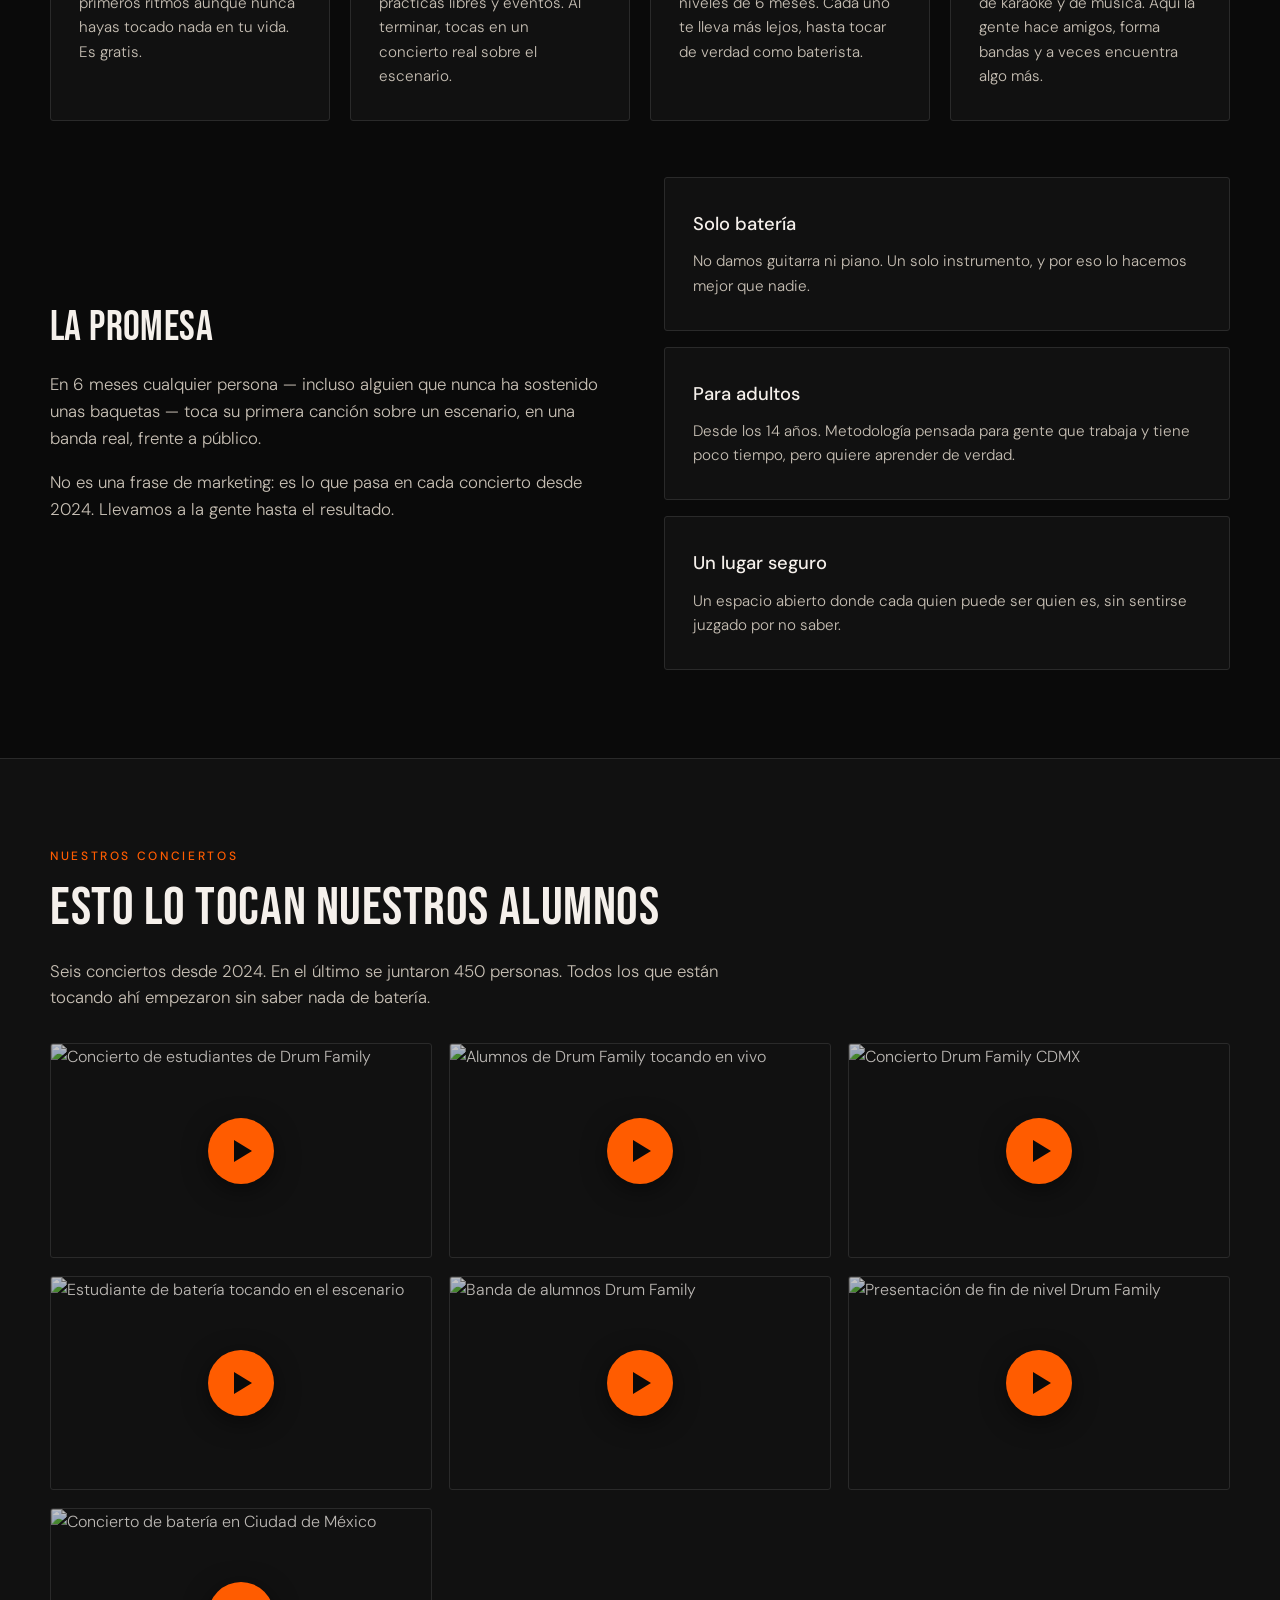
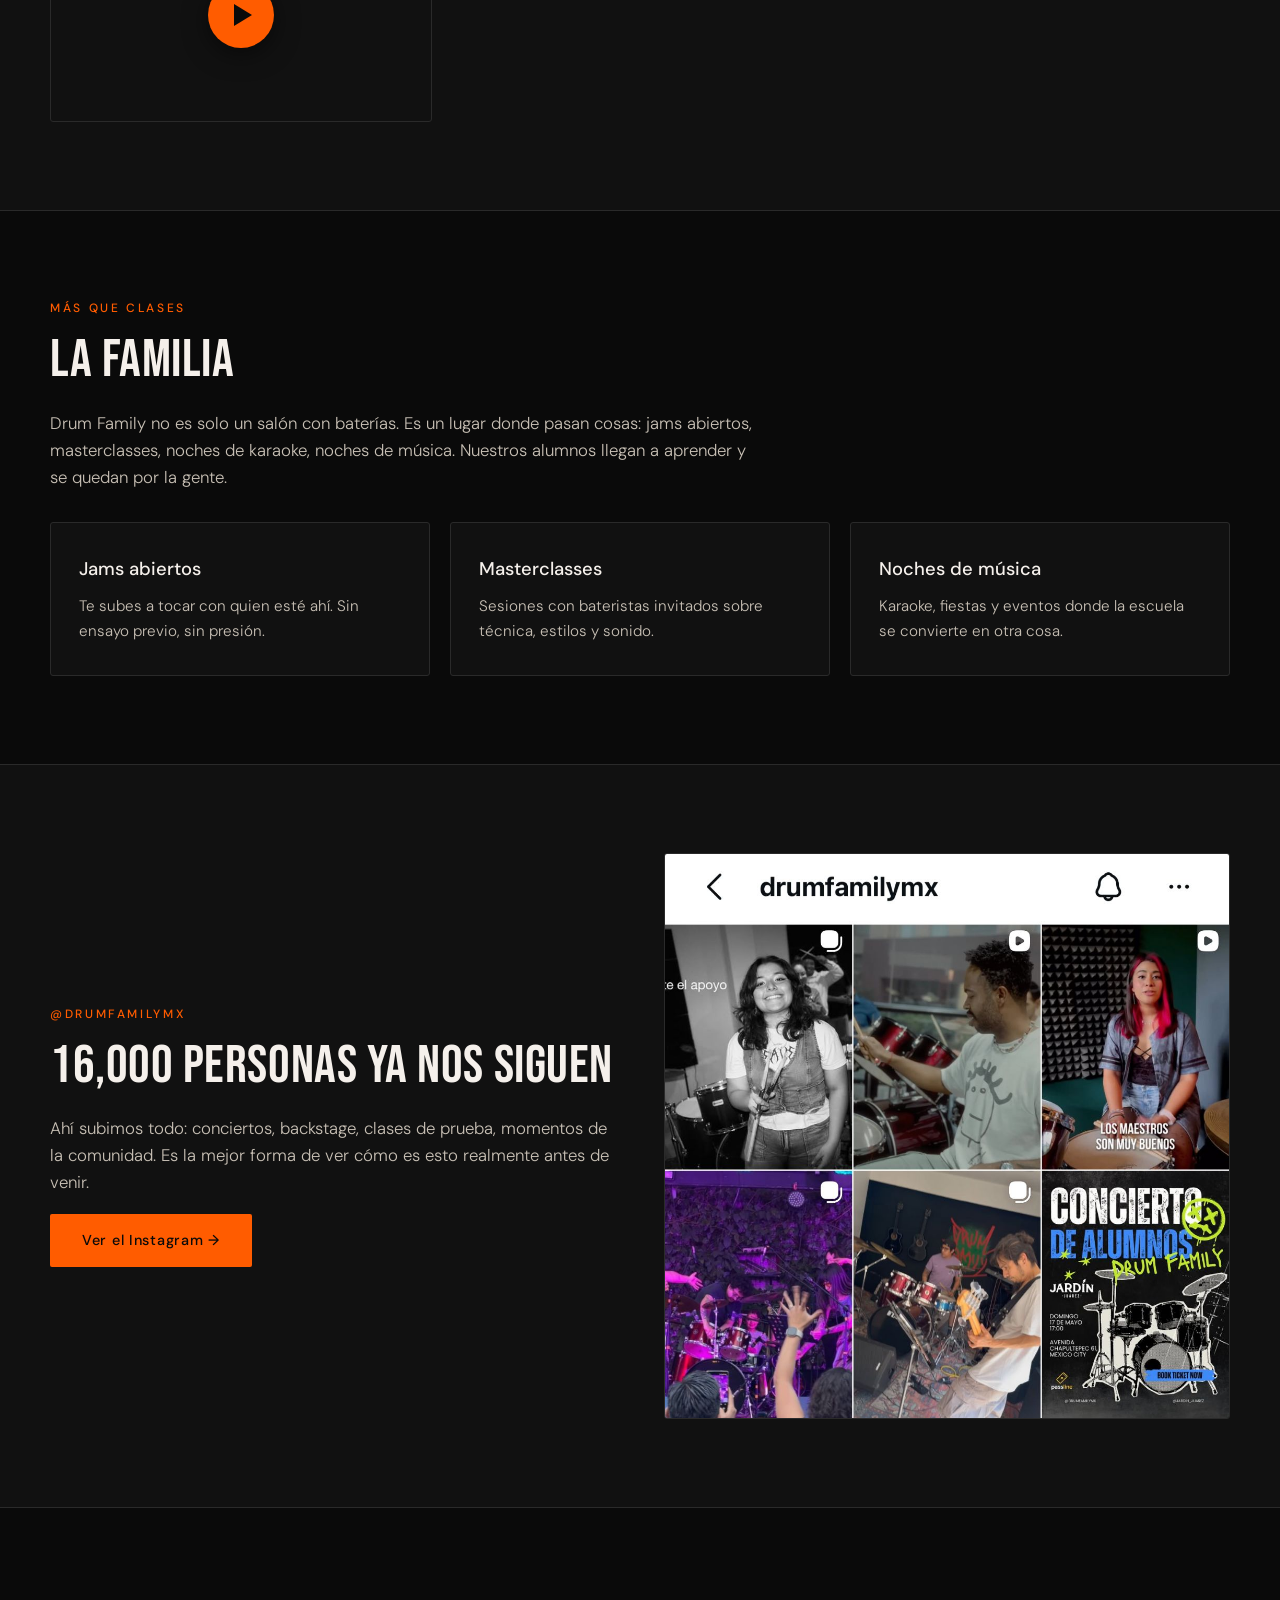
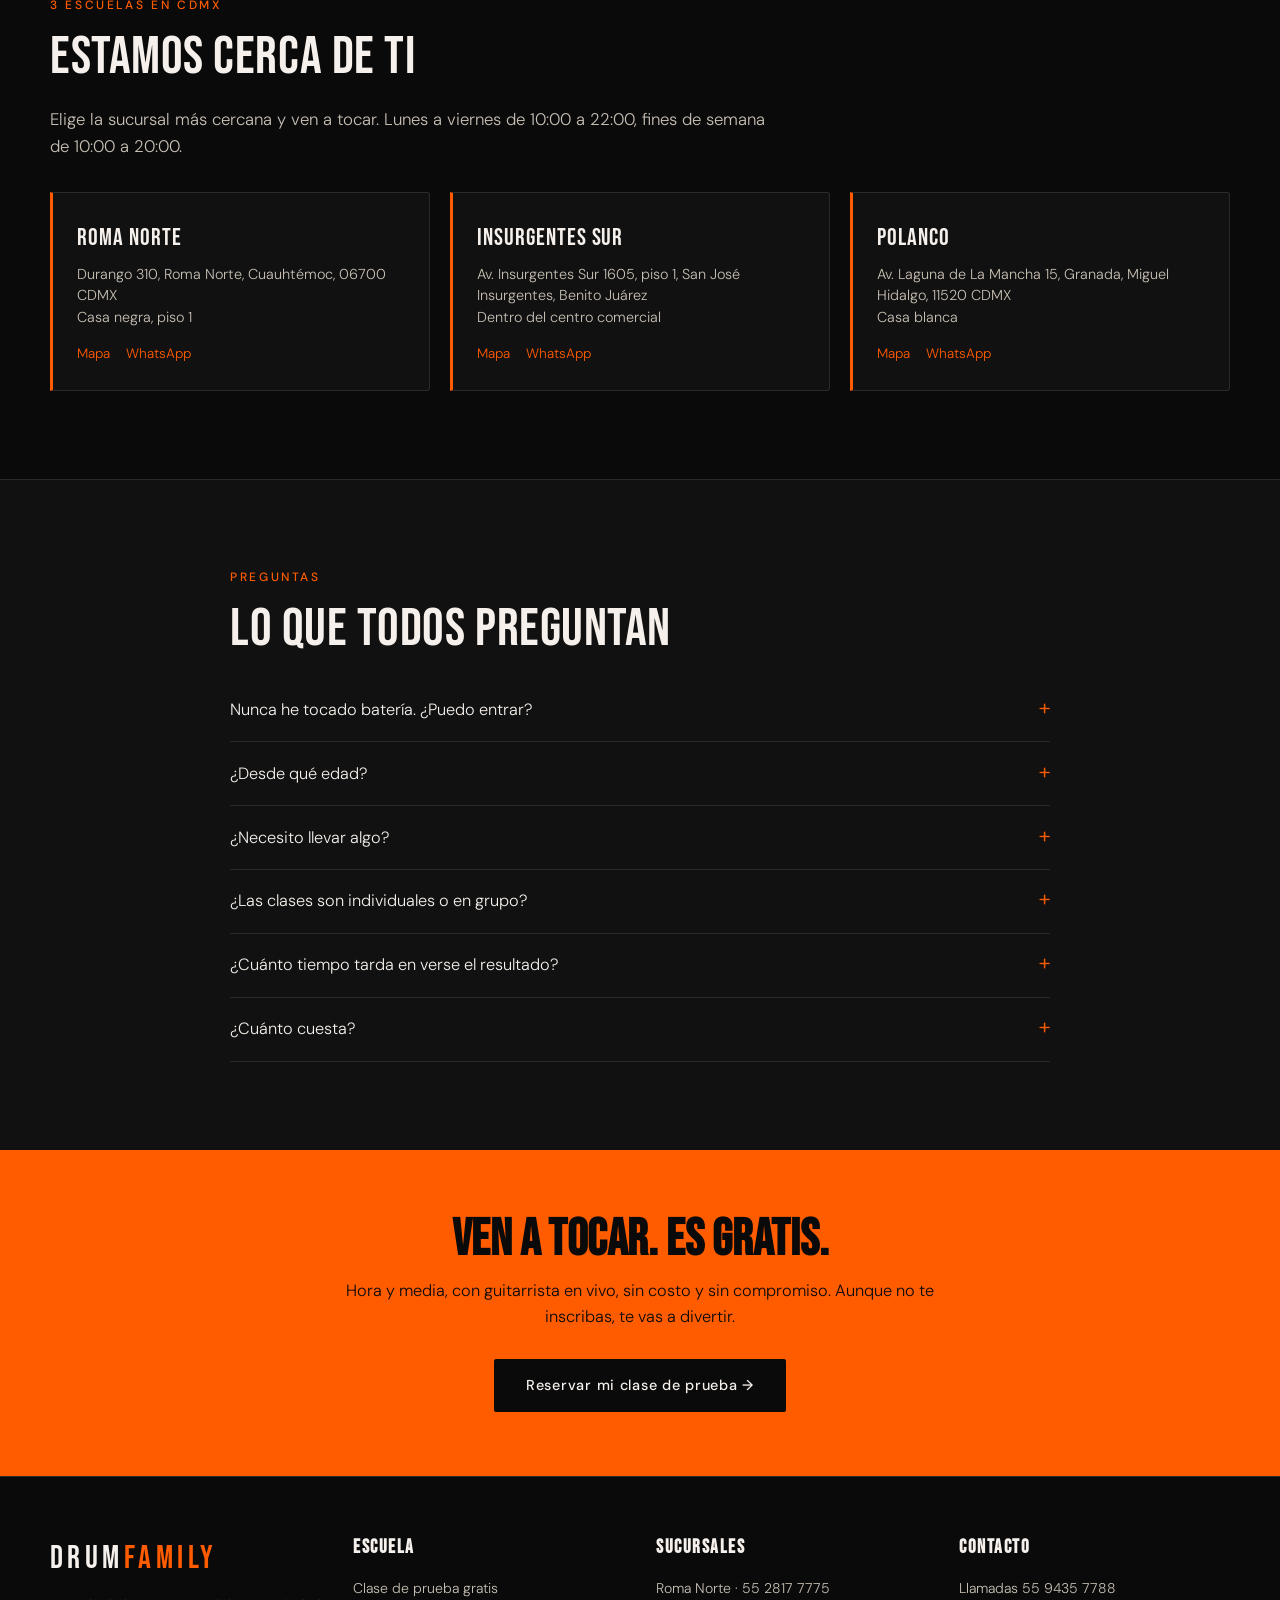
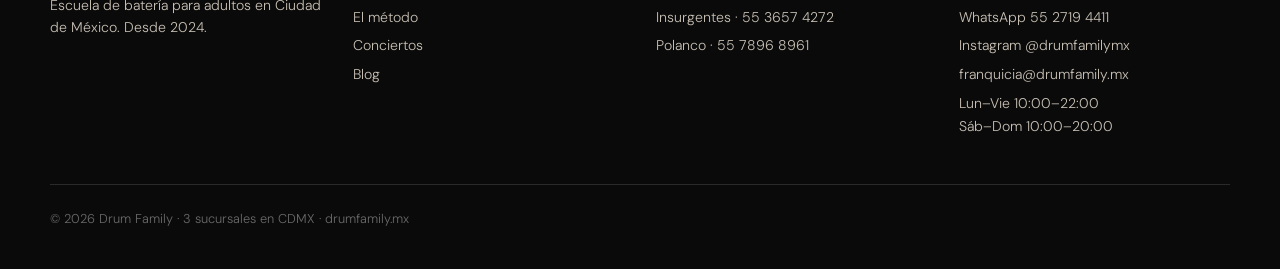
==== commit d28a4f7e: "Add files via upload" ====
--- a/index.html
+++ b/index.html
@@ -4,7 +4,7 @@
 <meta charset="UTF-8">
 <meta name="viewport" content="width=device-width, initial-scale=1.0">
 <title>Clases de Batería para Adultos en CDMX | Drum Family</title>
-<meta name="description" content="Escuela de batería para adultos en Ciudad de México. Tocas desde la primera clase con guitarrista en vivo. En 6 meses subes al escenario. 3 sucursales: Roma Norte, Insurgentes Sur y Polanco. Clase de prueba gratis.">
+<meta name="description" content="Escuela de batería para adultos en Ciudad de México. Ahora también franquicias en toda la República. Tocas desde la primera clase con guitarrista en vivo. En 6 meses subes al escenario. 3 sucursales: Roma Norte, Insurgentes Sur y Polanco. Clase de prueba gratis.">
 <link rel="canonical" href="https://drumfamily.mx/">
 <meta name="robots" content="index, follow">
 
@@ -37,6 +37,33 @@
   .split{display:grid;grid-template-columns:1fr 1fr;gap:3rem;align-items:center}
   @media(max-width:860px){.split{grid-template-columns:1fr;gap:2rem}}
   .ig-embed{border:1px solid var(--gray-light);border-radius:3px;overflow:hidden}
+
+  /* Franquicia */
+  .franq{background:linear-gradient(180deg,#141210 0%,var(--black) 100%);border-top:3px solid var(--orange);border-bottom:1px solid var(--gray-light)}
+  .franq .badge{display:inline-block;background:var(--orange);color:var(--black);font-size:.72rem;font-weight:500;
+    letter-spacing:.18em;text-transform:uppercase;padding:.4rem 1rem;border-radius:2px;margin-bottom:1.2rem}
+  .franq-grid{display:grid;grid-template-columns:1.15fr .85fr;gap:3rem;align-items:start}
+  @media(max-width:860px){.franq-grid{grid-template-columns:1fr;gap:2rem}}
+  .franq-list{list-style:none}
+  .franq-list li{position:relative;padding:.6rem 0 .6rem 1.6rem;color:var(--white-dim);font-size:.97rem;border-bottom:1px solid var(--gray-light)}
+  .franq-list li:last-child{border-bottom:none}
+  .franq-list li::before{content:'';position:absolute;left:0;top:1.15rem;width:10px;height:3px;background:var(--orange);border-radius:1px}
+  .franq-box{background:var(--gray);border:1px solid var(--orange);border-radius:3px;padding:1.9rem 1.7rem}
+  .franq-box .amount{font-family:'Bebas Neue',sans-serif;font-size:2.6rem;color:var(--orange);line-height:1}
+  .franq-box .amount small{display:block;font-family:'DM Sans',sans-serif;font-size:.78rem;letter-spacing:.14em;
+    text-transform:uppercase;color:var(--white-dim);margin-bottom:.3rem}
+
+  /* Concierto */
+  .conc{background:var(--gray);border-top:1px solid var(--gray-light);border-bottom:1px solid var(--gray-light)}
+  .conc-grid{display:grid;grid-template-columns:.9fr 1.1fr;gap:3rem;align-items:center}
+  @media(max-width:860px){.conc-grid{grid-template-columns:1fr;gap:2rem}}
+  .poster{aspect-ratio:1/1;background:var(--black);border:1px solid var(--gray-light);border-radius:3px;overflow:hidden;
+    display:flex;align-items:center;justify-content:center}
+  .poster img{width:100%;height:100%;object-fit:cover}
+  .conc-data{list-style:none;margin:1.4rem 0 1.8rem}
+  .conc-data li{display:flex;gap:1rem;padding:.65rem 0;border-bottom:1px solid var(--gray-light);font-size:.97rem;color:var(--white)}
+  .conc-data li:last-child{border-bottom:none}
+  .conc-data .k{min-width:7.5rem;color:var(--orange);font-size:.76rem;letter-spacing:.14em;text-transform:uppercase;padding-top:.22rem}
 </style>
 </head>
 <body>
@@ -44,8 +71,9 @@
 <nav>
   <a href="/" class="nav-logo">DRUM<span>FAMILY</span></a>
   <div class="nav-links">
+    <a href="#franquicia">Franquicia</a>
+    <a href="#concierto">Concierto</a>
     <a href="#metodo">El método</a>
-    <a href="#conciertos">Conciertos</a>
     <a href="#sucursales">Sucursales</a>
     <a href="blog.html">Blog</a>
     <a href="clase-de-prueba.html" class="nav-cta">Clase gratis</a>
@@ -65,7 +93,7 @@
     <a href="#metodo" class="btn-ghost">Cómo funciona</a>
   </div>
   <p style="margin-top:1.4rem;font-size:.88rem;color:var(--white-dim)">
-    Llámanos al <a href="tel:+525599907775" style="color:var(--white-dim);text-decoration:underline">55 9990 7775</a> &nbsp;·&nbsp; WhatsApp <a href="https://wa.me/525552747413" target="_blank" rel="noopener" style="color:var(--white-dim);text-decoration:underline">55 5274 7413</a>
+    Llámanos al <a href="tel:+525594357788" style="color:var(--white-dim);text-decoration:underline">55 9435 7788</a> &nbsp;·&nbsp; WhatsApp <a href="https://wa.me/525527194411" target="_blank" rel="noopener" style="color:var(--white-dim);text-decoration:underline">55 2719 4411</a>
   </p>
 </header>
 
@@ -75,14 +103,79 @@
     <span class="ticker-text">+2,000 EGRESADOS ●</span>
     <span class="ticker-text">750 ALUMNOS CADA MES ●</span>
     <span class="ticker-text">CONCIERTOS DE VERDAD ●</span>
-    <span class="ticker-text">SOLO BATERÍA ●</span>
+    <span class="ticker-text">ABRIMOS FRANQUICIAS EN TODO MÉXICO ●</span>
     <span class="ticker-text">TOCAS DESDE EL PRIMER DÍA ●</span>
     <span class="ticker-text">+2,000 EGRESADOS ●</span>
     <span class="ticker-text">750 ALUMNOS CADA MES ●</span>
     <span class="ticker-text">CONCIERTOS DE VERDAD ●</span>
-    <span class="ticker-text">SOLO BATERÍA ●</span>
+    <span class="ticker-text">ABRIMOS FRANQUICIAS EN TODO MÉXICO ●</span>
   </div>
 </div>
+
+<!-- FRANQUICIA -->
+<section class="franq" id="franquicia">
+  <div class="inner">
+    <span class="badge">Nuevo · Franquicias</span>
+    <h2 class="section-title">Llevamos Drum Family<br>a todo México</h2>
+    <div class="franq-grid">
+      <div>
+        <p class="lead">
+          Después de tres años construyendo y probando el modelo en Ciudad de México — tres escuelas, más de 2,000 alumnos y seis conciertos — estamos listos para crecer. <strong>Abrimos franquicias y buscamos socios en toda la República.</strong>
+        </p>
+        <p class="lead">
+          Si quieres abrir Drum Family en tu ciudad, escríbenos y te mandamos todos los detalles: modelo de negocio, inversión, números reales y cómo es el acompañamiento.
+        </p>
+        <ul class="franq-list">
+          <li>Metodología completa y probada, con resultados medibles</li>
+          <li>Capacitación de maestros y del equipo de ventas</li>
+          <li>Sistema de ventas, CRM y campañas que ya funcionan</li>
+          <li>Marca, identidad y materiales listos para usar</li>
+          <li>Acompañamiento desde la búsqueda del local hasta la apertura</li>
+        </ul>
+      </div>
+      <div class="franq-box">
+        <div class="amount"><small>Inversión desde</small>$100,000 MXN</div>
+        <p style="color:var(--white-dim);font-size:.93rem;margin:1rem 0 1.5rem">
+          Disponible en toda la República Mexicana. Te compartimos la información completa por WhatsApp, sin compromiso.
+        </p>
+        <a class="btn-primary" style="display:block;text-align:center"
+           href="https://wa.me/525527194411?text=Hola%2C%20me%20interesa%20la%20franquicia%20de%20Drum%20Family"
+           target="_blank" rel="noopener">Quiero los detalles →</a>
+        <p style="text-align:center;font-size:.85rem;color:var(--white-dim);margin-top:.9rem">
+          WhatsApp 55 2719 4411<br>
+          <a href="mailto:franquicia@drumfamily.mx" style="color:var(--white-dim)">franquicia@drumfamily.mx</a>
+        </p>
+      </div>
+    </div>
+  </div>
+</section>
+
+<!-- CONCIERTO 29 NOV -->
+<section class="conc" id="concierto">
+  <div class="inner conc-grid">
+    <div class="poster">
+      <img src="assets/concierto-7.jpg" alt="7.º Concierto de Alumnos Drum Family — 29 de noviembre, Jardín Juárez, CDMX" loading="lazy">
+    </div>
+    <div>
+      <p class="section-label">🥁 Próximo evento</p>
+      <h2 class="section-title">7.º Concierto<br>de Alumnos</h2>
+      <p class="lead">
+        Música en vivo, buena vibra, amigos, regalos y rifas. Una tarde para compartir con toda la familia Drum Family — y la mejor forma de ver de lo que son capaces nuestros alumnos.
+      </p>
+      <ul class="conc-data">
+        <li><span class="k">Fecha</span><span>Domingo 29 de noviembre</span></li>
+        <li><span class="k">Hora</span><span>17:00 hrs</span></li>
+        <li><span class="k">Lugar</span><span>Jardín Juárez · Av. Chapultepec 61, CDMX</span></li>
+        <li><span class="k">Alumnos</span><span>Entrada GRATIS para alumnos activos</span></li>
+        <li><span class="k">Nuevos</span><span>Promociones especiales para nuevos alumnos</span></li>
+      </ul>
+      <div class="actions" style="margin-top:0">
+        <a class="btn-primary" href="https://www.passline.com/eventos/concierto-de-los-alumnos" target="_blank" rel="noopener">Comprar boletos →</a>
+        <a class="btn-ghost" href="clase-de-prueba.html">Quiero ser alumno</a>
+      </div>
+    </div>
+  </div>
+</section>
 
 <!-- STATS -->
 <div class="stats">
@@ -276,8 +369,8 @@
     </div>
     <div>
       <h4>Contacto</h4>
-      <a href="tel:+525599907775">Llamadas 55 9990 7775</a>
-      <a href="https://wa.me/525552747413" target="_blank" rel="noopener">WhatsApp 55 5274 7413</a>
+      <a href="tel:+525594357788">Llamadas 55 9435 7788</a>
+      <a href="https://wa.me/525527194411" target="_blank" rel="noopener">WhatsApp 55 2719 4411</a>
       <a href="https://www.instagram.com/drumfamilymx" target="_blank" rel="noopener">Instagram @drumfamilymx</a>
       <a href="mailto:franquicia@drumfamily.mx">franquicia@drumfamily.mx</a>
       <p>Lun–Vie 10:00–22:00<br>Sáb–Dom 10:00–20:00</p>
@@ -313,7 +406,7 @@
       "name":"Drum Family Roma Norte",
       "parentOrganization":{"@id":"https://drumfamily.mx/#org"},
       "url":"https://drumfamily.mx/",
-      "telephone":"+525599907775",
+      "telephone":"+525594357788",
       "address":{"@type":"PostalAddress","streetAddress":"Durango 310, Roma Norte","addressLocality":"Cuauhtémoc","addressRegion":"CDMX","postalCode":"06700","addressCountry":"MX"},
       "openingHours":["Mo-Fr 10:00-22:00","Sa-Su 10:00-20:00"]
     },
@@ -322,7 +415,7 @@
       "name":"Drum Family Insurgentes Sur",
       "parentOrganization":{"@id":"https://drumfamily.mx/#org"},
       "url":"https://drumfamily.mx/",
-      "telephone":"+525599907775",
+      "telephone":"+525594357788",
       "address":{"@type":"PostalAddress","streetAddress":"Av. Insurgentes Sur 1605, piso 1, San José Insurgentes","addressLocality":"Benito Juárez","addressRegion":"CDMX","addressCountry":"MX"},
       "openingHours":["Mo-Fr 10:00-22:00","Sa-Su 10:00-20:00"]
     },
@@ -331,7 +424,7 @@
       "name":"Drum Family Polanco",
       "parentOrganization":{"@id":"https://drumfamily.mx/#org"},
       "url":"https://drumfamily.mx/",
-      "telephone":"+525599907775",
+      "telephone":"+525594357788",
       "address":{"@type":"PostalAddress","streetAddress":"Av. Laguna de La Mancha 15, Granada","addressLocality":"Miguel Hidalgo","addressRegion":"CDMX","postalCode":"11520","addressCountry":"MX"},
       "openingHours":["Mo-Fr 10:00-22:00","Sa-Su 10:00-20:00"]
     }
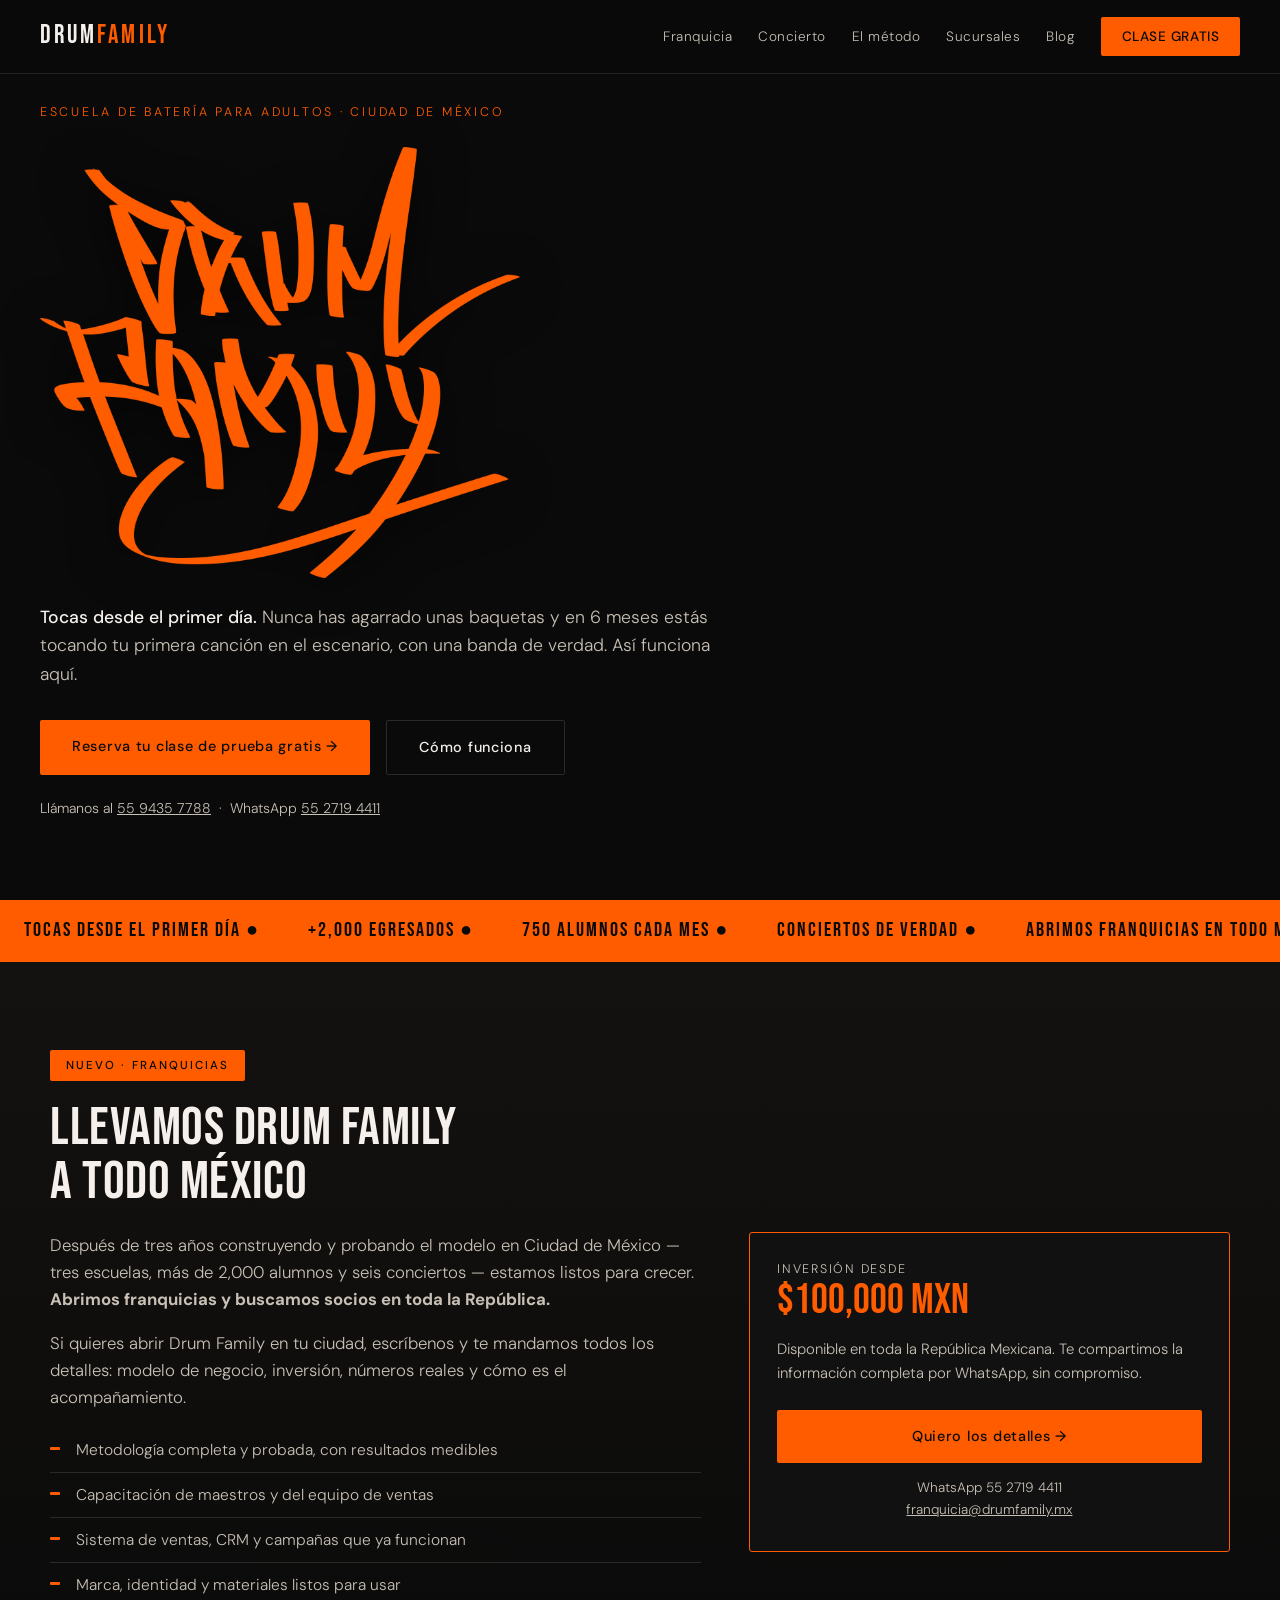
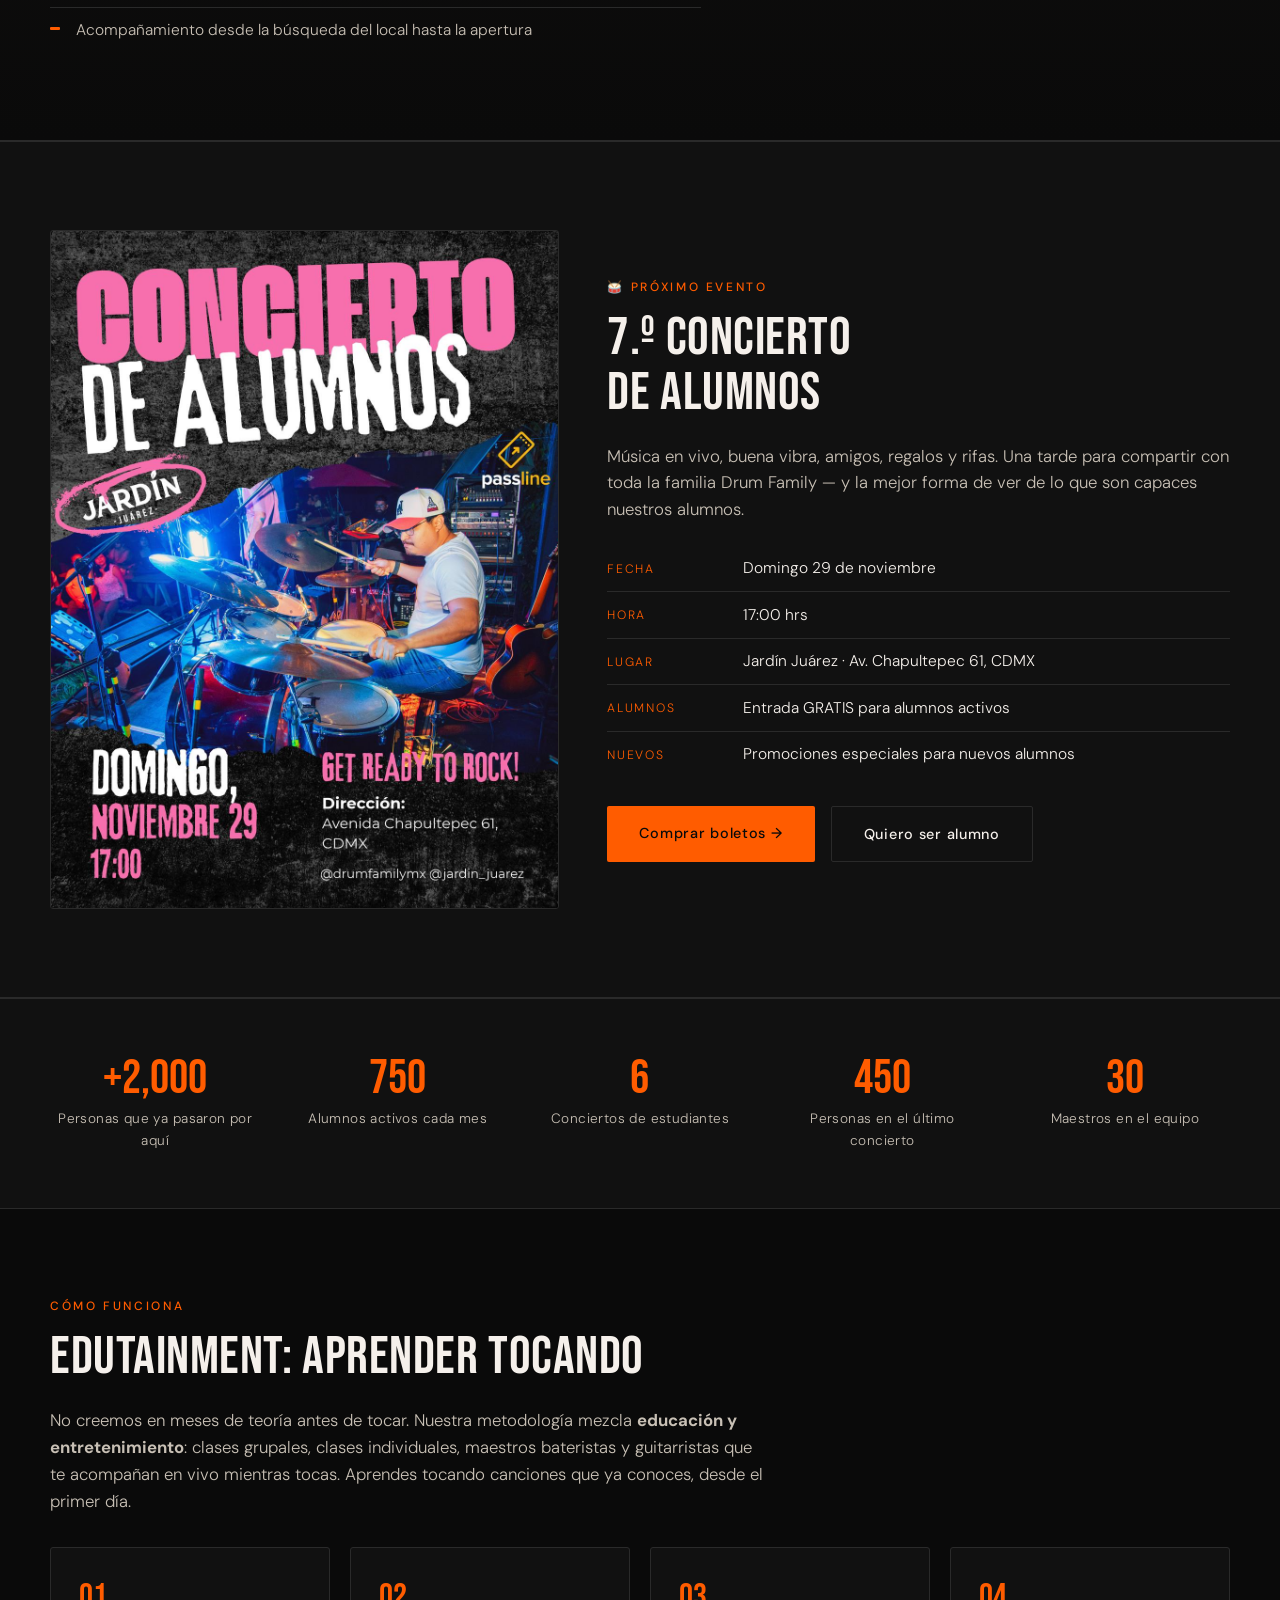
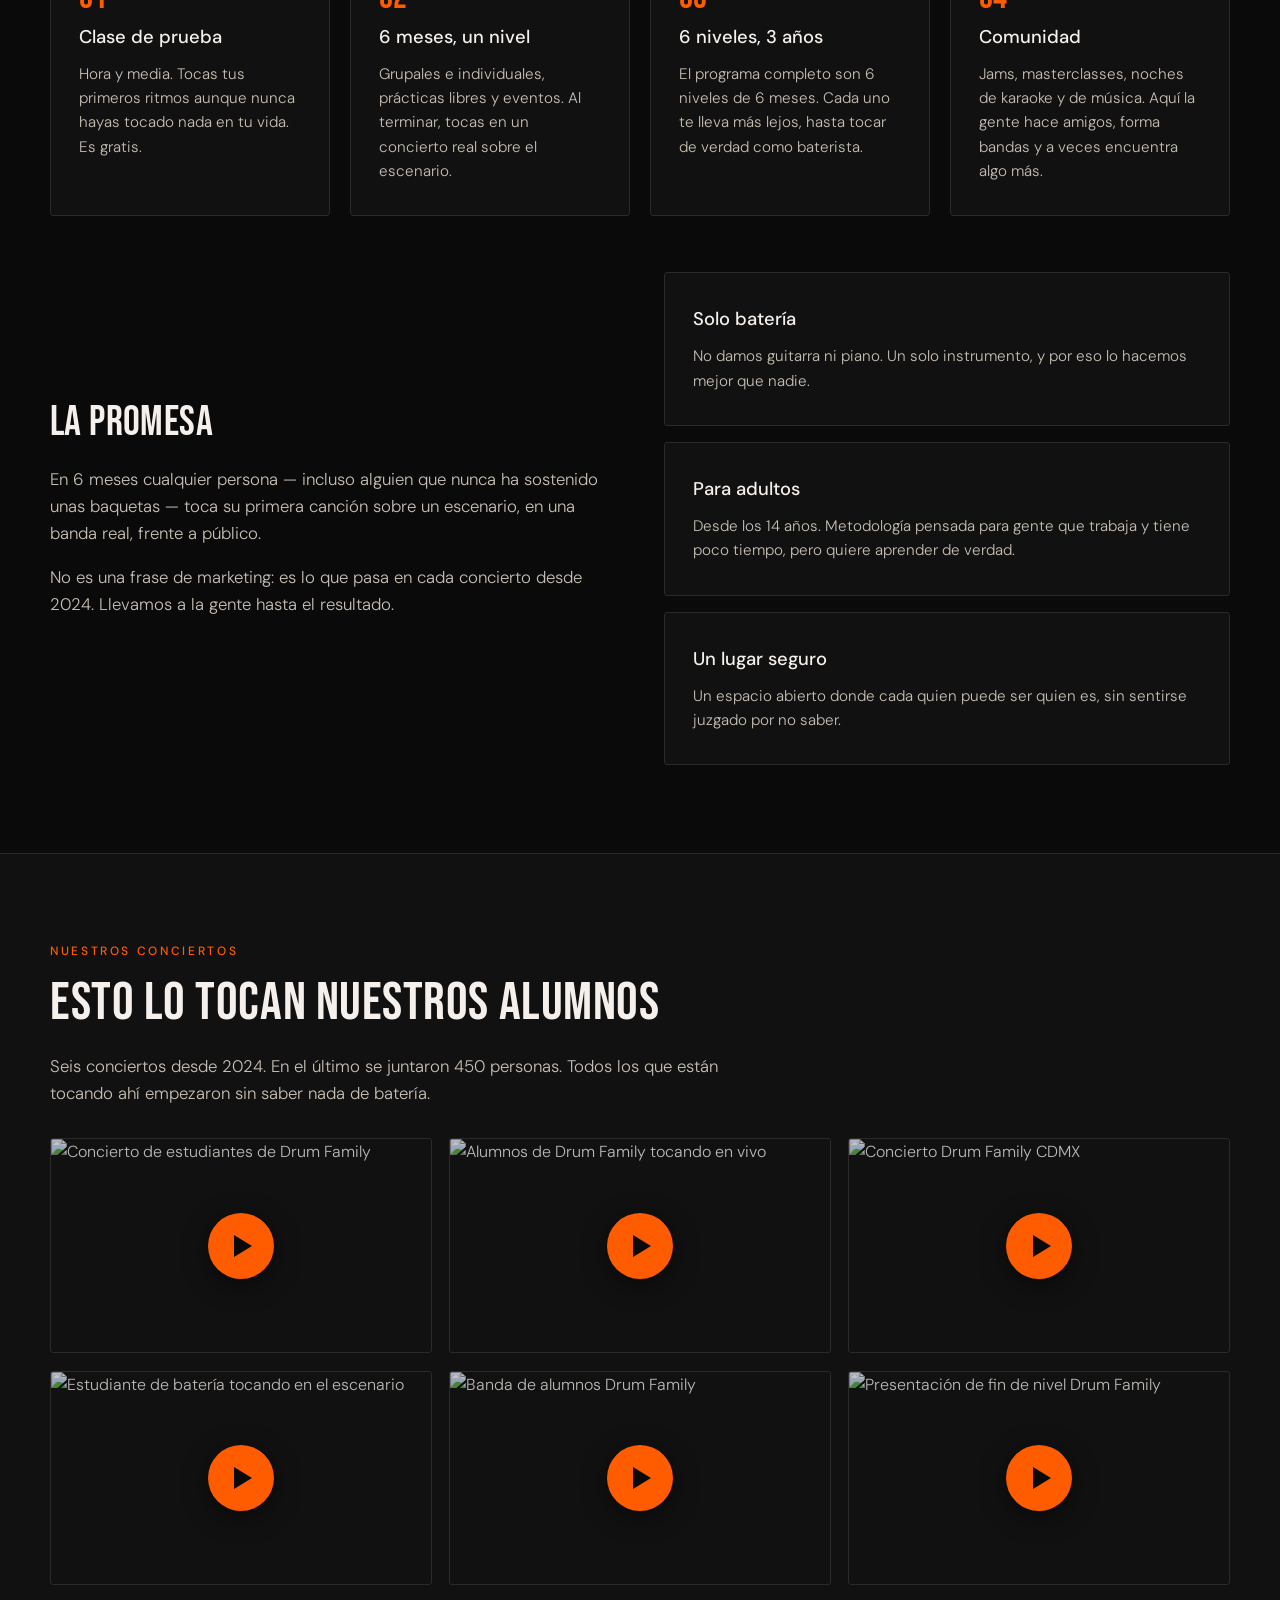
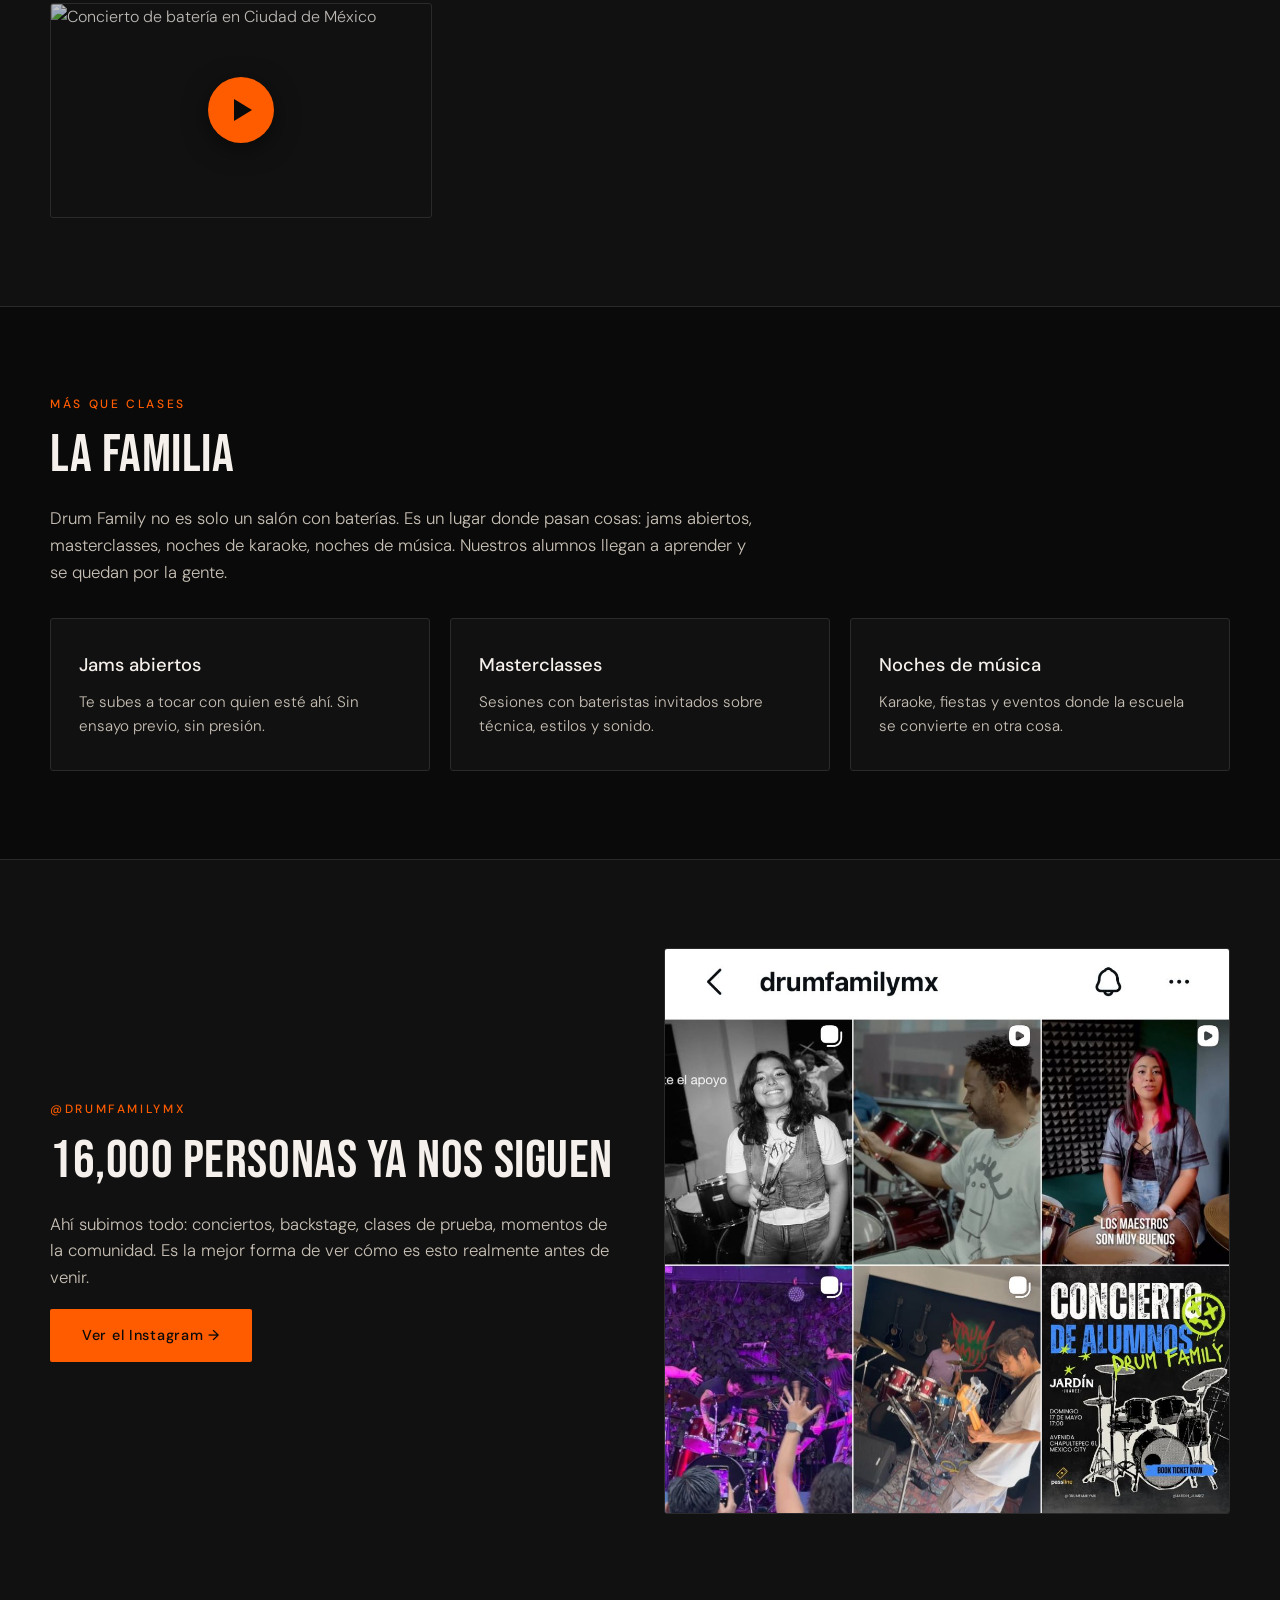
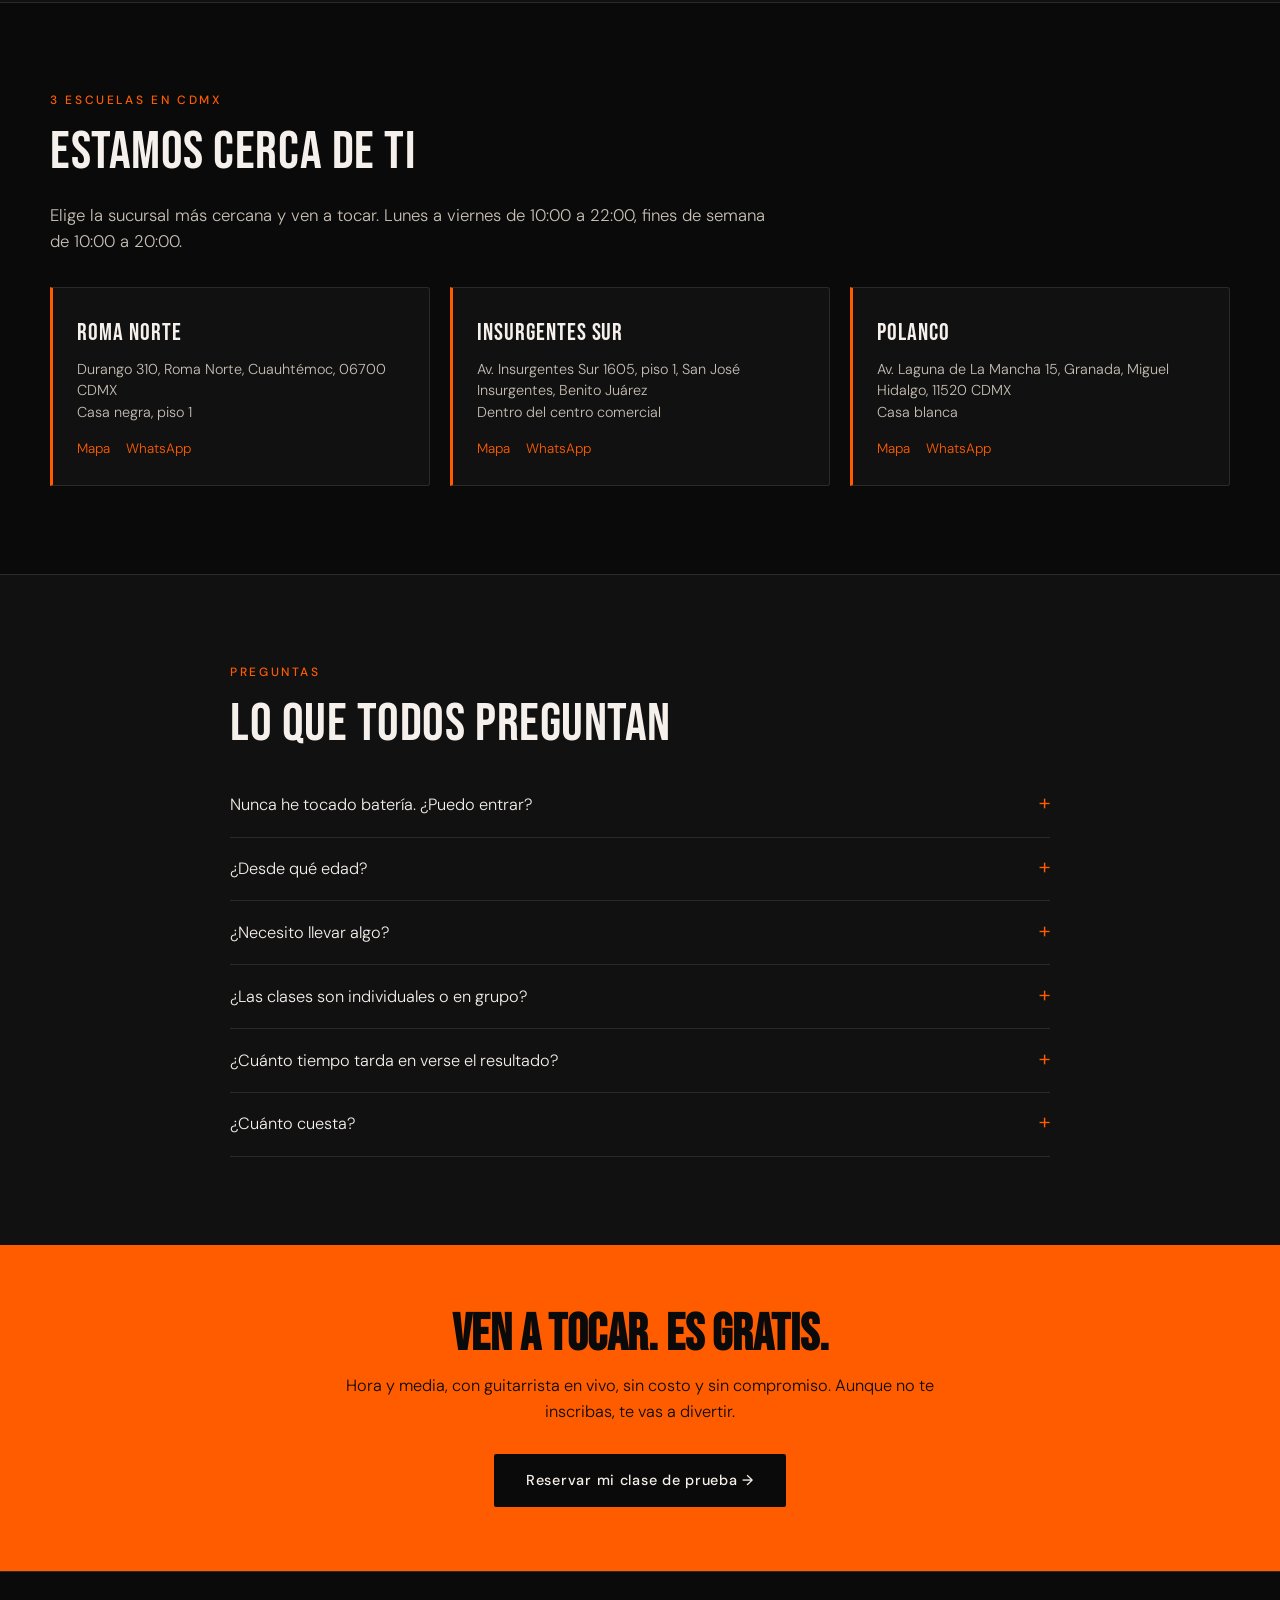
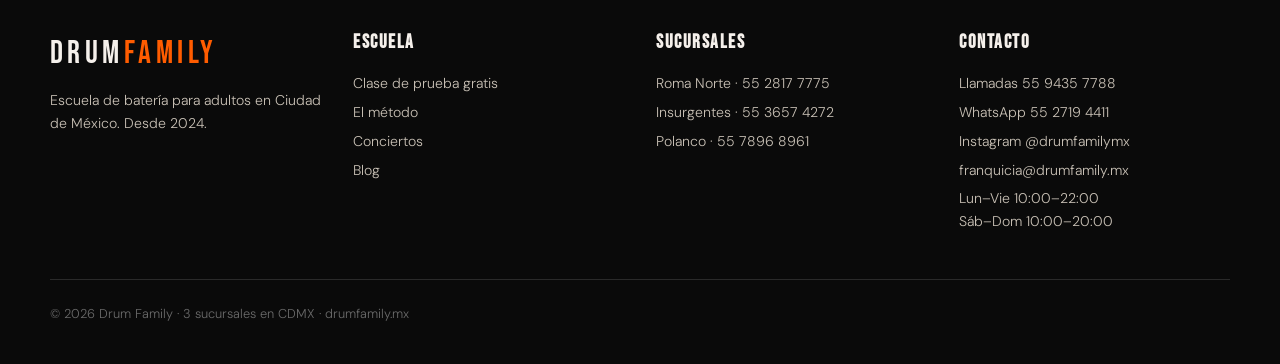
==== commit 231446d6: "Add files via upload" ====
--- a/index.html
+++ b/index.html
@@ -57,7 +57,7 @@
   .conc{background:var(--gray);border-top:1px solid var(--gray-light);border-bottom:1px solid var(--gray-light)}
   .conc-grid{display:grid;grid-template-columns:.9fr 1.1fr;gap:3rem;align-items:center}
   @media(max-width:860px){.conc-grid{grid-template-columns:1fr;gap:2rem}}
-  .poster{aspect-ratio:1/1;background:var(--black);border:1px solid var(--gray-light);border-radius:3px;overflow:hidden;
+  .poster{aspect-ratio:3/4;background:var(--black);border:1px solid var(--gray-light);border-radius:3px;overflow:hidden;
     display:flex;align-items:center;justify-content:center}
   .poster img{width:100%;height:100%;object-fit:cover}
   .conc-data{list-style:none;margin:1.4rem 0 1.8rem}
